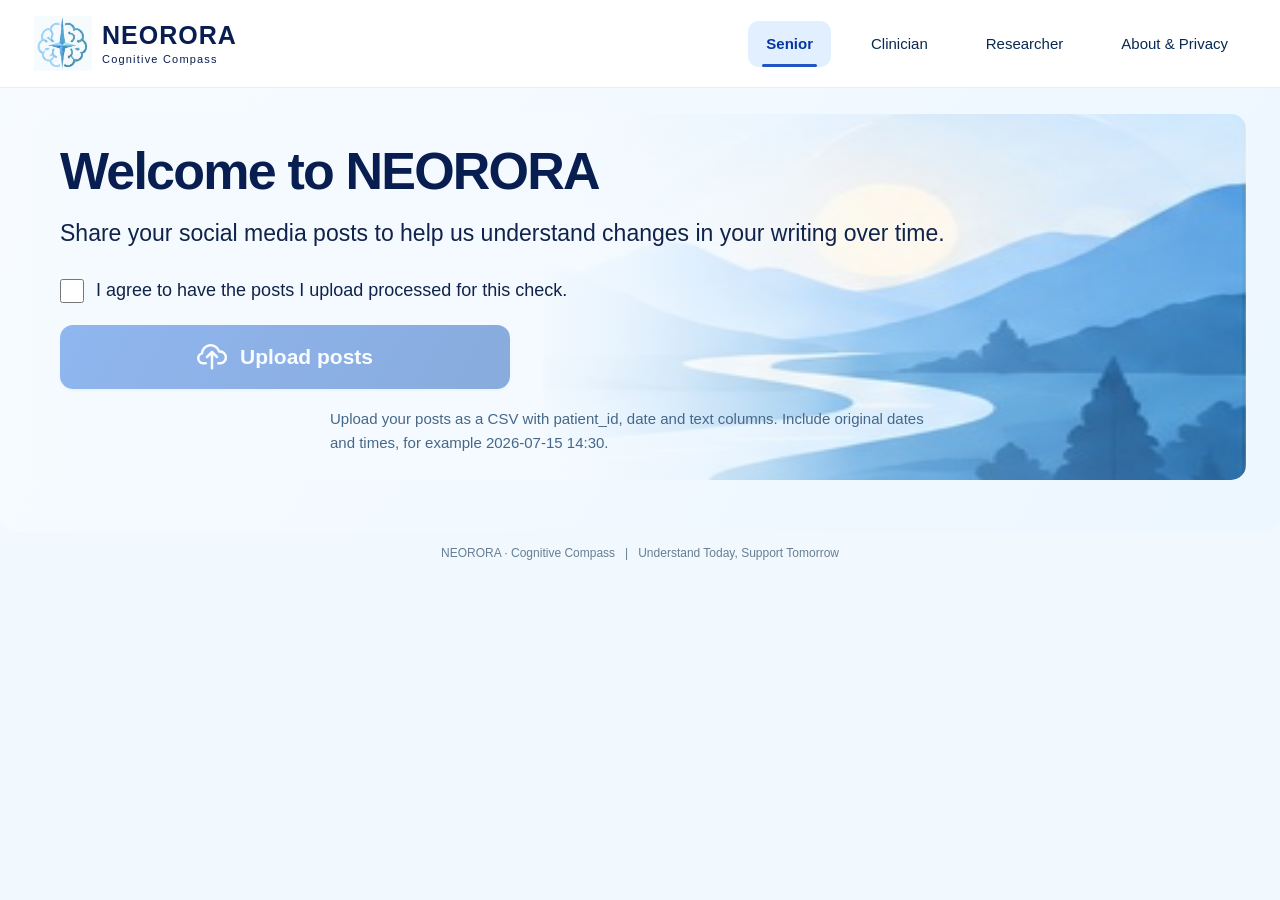
==== phase3_app/component/index.html @ 604cb985 "Add NEORORA interface and model integration" ====
<!DOCTYPE html>
<html lang="en"><head><meta charset="UTF-8"><meta name="viewport" content="width=device-width, initial-scale=1.0"><title>NEORORA · Cognitive Compass</title><style>/* Edit the colours here. No React, no build step, no external fonts. */
:root{--navy:#081e51;--blue:#1460d5;--blue-dark:#1556b1;--pale:#e9f3ff;--border:#e2ecf6;--ink:#10234a;--green:#70cdbf;--yellow:#ffd363;--red:#ff585c;--landscape:none}
*{box-sizing:border-box}html{min-height:100%;background:#e6f1f8}body{margin:0;font-family:Arial,Helvetica,sans-serif;color:var(--ink);background:radial-gradient(ellipse at 50% 0%,#f7fcff 0%,#e9f3fa 75%);padding:18px;min-height:100vh}button,input,select{font:inherit}button,a,select,input{touch-action:manipulation}button{cursor:pointer}button:disabled{cursor:not-allowed;opacity:.48}button:focus-visible,a:focus-visible,select:focus-visible,input:focus-visible,summary:focus-visible{outline:3px solid #0d60cf;outline-offset:4px}button,a{-webkit-tap-highlight-color:transparent}a{color:var(--blue)}[hidden]{display:none!important}
.app-window{max-width:1180px;margin:0 auto;border:1px solid #cbdce8;border-radius:18px;overflow:hidden;box-shadow:0 5px 20px #315c7c16;background:linear-gradient(120deg,#f7fbff,#edf7ff)}
.windowbar{height:29px;background:linear-gradient(#e9eff3,#e4ebf0);display:flex;align-items:center;gap:8px;padding:0 19px;border-bottom:1px solid #dce5ed}.windowbar span{width:12px;height:12px;border-radius:100%;background:#ff6059}.windowbar span:nth-child(2){background:#ffc13d}.windowbar span:nth-child(3){background:#34ba57}
.topbar{display:flex;align-items:center;justify-content:space-between;min-height:88px;background:#ffffffdd;padding:12px 34px;gap:26px}.brand{display:flex;align-items:center;gap:10px;flex-shrink:0;text-decoration:none;color:var(--navy)}.brand img{width:58px;height:60px;object-fit:contain}.brand-word{font-size:25px;font-weight:700;letter-spacing:1px;line-height:1.1}.brand-sub{font-size:11px;letter-spacing:1.2px;white-space:nowrap;margin-top:3px}.navigation{display:flex;align-items:center;gap:22px}.nav-button{border:0;background:transparent;border-radius:11px;color:#072952;padding:14px 18px;font-size:15px;position:relative;white-space:nowrap;min-height:46px}.nav-button.active{background:#e2efff;font-weight:700;color:#0636a1}.nav-button.active:after{content:"";height:3px;position:absolute;bottom:0;left:14px;right:14px;background:#2254c8;border-radius:3px}
.page{padding:26px 34px 32px}.panel{background:#ffffffdd;border:1px solid var(--border);border-radius:15px;box-shadow:0 2px 9px #234c7210}.panel h2{font-size:20px;margin:0 0 18px;letter-spacing:-.4px}h1{color:var(--navy);font-size:clamp(36px,4.3vw,52px);line-height:1.12;letter-spacing:-1.8px;margin:0 0 16px;font-weight:750}p{line-height:1.5;margin:0}.icon{width:24px;height:24px;display:inline-block;fill:none;stroke:currentColor;stroke-width:2;stroke-linecap:round;stroke-linejoin:round;flex:none}.icon.fill{fill:currentColor;stroke:0}.primary{border:0;border-radius:13px;background:linear-gradient(120deg,#246ee0,#1557b8);color:white;font-size:21px;font-weight:600;min-height:64px;padding:16px 26px;display:inline-flex;align-items:center;justify-content:center;gap:13px;box-shadow:0 2px 3px #0b52ab12}.primary:hover:not(:disabled){filter:brightness(1.07)}.primary .icon{width:30px;height:30px}.soft-button{border:1px solid #cbdff5;background:#edf5ff;color:#174576;border-radius:9px;min-height:40px;padding:10px 14px;cursor:pointer}.helper{color:#5b7294;font-size:13px;line-height:1.5}.pill{background:#deedff;color:#073b87;display:inline-flex;align-items:center;gap:12px;font-weight:700;border-radius:14px;font-size:16px;padding:10px 18px}.pill .icon{width:26px;height:26px}.demo-note{margin-top:19px;font-size:12px;color:#5b7294;line-height:1.5}.footer{max-width:1180px;margin:14px auto 0;color:#677e94;font-size:12px;text-align:center}
/* Senior: same composition as the reference, with three example cards. */
.senior-hero{position:relative;background-color:#f2f9ff;border-radius:15px;overflow:hidden;padding:28px 26px 25px;min-height:330px;background-image:linear-gradient(90deg,#f5faff 0%,#f5faffee 24%,#f5faff6b 48%,#f5faff00 70%),var(--landscape);background-size:cover;background-position:center,right center}.senior-hero h1{position:relative;z-index:1;max-width:920px}.senior-sub{font-size:23px;position:relative;z-index:1;margin-bottom:28px}.consent{display:flex;align-items:center;gap:12px;font-size:18px;position:relative;z-index:1;margin-bottom:22px;max-width:650px;cursor:pointer}.consent input{height:24px;width:24px;accent-color:#1263dc;margin:0;flex-shrink:0}.upload-primary{min-width:450px;position:relative;z-index:1}.result-examples{display:grid;grid-template-columns:repeat(3,1fr);gap:16px;margin-top:26px}.example-card{padding:20px 24px 26px;min-height:180px}.example-label{font-size:14px;color:#34649b;margin-bottom:25px}.example-body{display:flex;align-items:center;gap:17px;font-size:18px;line-height:1.45}.status-dot{width:42px;height:42px;border-radius:50%;background:var(--green);flex:none;box-shadow:inset 0 0 7px #ffffff30}.status-dot.yellow{background:var(--yellow)}.status-dot.red{background:var(--red)}
.practice-controls{margin-top:24px;border:1px solid #dae8f6;border-radius:12px;background:#ffffff95;padding:13px 18px}.practice-controls summary{cursor:pointer;color:#2e5c8b;font-size:14px;min-height:24px}.control-row{display:flex;gap:16px;align-items:end;flex-wrap:wrap;margin-top:17px}.control-row label{display:flex;flex-direction:column;gap:8px;font-size:14px;flex:1;min-width:150px}select{height:45px;border:1px solid #cfdded;border-radius:10px;padding:0 34px 0 14px;color:var(--ink);background:#fff;min-width:180px}.result-message{margin-top:18px;border-radius:13px;padding:20px;font-size:21px;display:flex;align-items:center;gap:15px;border:1px solid #c7e9dd;background:#edf9f4}.result-message.moderate{background:#fff8df;border-color:#efd477}.result-message.high{background:#fff0f0;border-color:#fac4c4}.upload-feedback{margin-top:18px}.upload-feedback .panel{padding:20px}.message-box{padding:13px 16px;border-radius:10px;background:#e6f1ff;color:#174b84;margin-bottom:12px;font-size:15px}.message-box.error{color:#9f233b;background:#fff0f1}.post-preview{width:100%;border-collapse:collapse;font-size:14px}.post-preview th,.post-preview td{padding:10px;border:1px solid var(--border);text-align:left;vertical-align:top}.post-preview th{background:#e8f3ff}
/* Clinician: risk and chart above reasons, alert and report. */
.clinician-toolbar{display:flex;justify-content:space-between;align-items:center;gap:20px;margin-bottom:19px}.patient-picker{display:flex;align-items:center;gap:14px;font-size:15px}.patient-picker select{min-width:230px}.clinical-grid{display:grid;grid-template-columns:.82fr 1.28fr;gap:20px}.risk-panel{padding:22px}.risk-box{padding:22px 24px;border-radius:14px;background:linear-gradient(120deg,#ffecec,#fff2f2);margin-top:20px;min-height:180px;display:flex;flex-direction:column;justify-content:center}.risk-name{display:flex;align-items:center;gap:18px;color:#ac1335;font-size:51px;font-weight:700;letter-spacing:-1px}.risk-name .status-dot{width:55px;height:55px}.risk-score{font-size:23px;margin-top:13px;color:#271d37}.risk-score strong{font-size:29px;color:#101a42}.risk-box.low{background:#eaf8f1}.risk-box.low .risk-name{color:#176f51}.risk-box.low .status-dot{background:var(--green)}.risk-box.moderate{background:#fff7db}.risk-box.moderate .risk-name{color:#886400}.risk-box.moderate .status-dot{background:var(--yellow)}.chart-panel{padding:20px 22px 10px}.chart-panel h2{margin-bottom:5px}.trend-chart{display:block;width:100%;height:auto;min-height:220px;max-height:290px}.clinical-bottom{display:grid;grid-template-columns:.82fr 1.28fr;gap:20px;margin-top:20px}.reasons-panel{padding:22px}.reasons-panel h2{margin-bottom:18px}.reason-list{list-style:none;margin:0;padding:0;display:grid;gap:10px;font-size:18px}.reason-list li{display:flex;align-items:center;gap:13px}.reason-number{background:#e0efff;border-radius:50%;color:#174882;width:28px;height:28px;display:inline-flex;align-items:center;justify-content:center;flex:none}.clinical-actions{display:flex;flex-direction:column;gap:10px;padding:8px;background:white;border-radius:15px;border:1px solid var(--border);align-self:stretch;justify-content:center}.alert-banner{display:flex;align-items:center;gap:15px;background:linear-gradient(90deg,#ffe7e9,#fff0f2);color:#ab1233;border-radius:12px;font-size:21px;font-weight:700;padding:18px 22px;min-height:78px}.alert-banner .icon{width:37px;height:37px}.alert-banner.low{background:#e9f8f0;color:#176c4b}.alert-banner.moderate{background:#fff6d7;color:#826000}.clinical-actions .primary{width:100%;font-size:21px}
/* Researcher */
.research-top{margin-bottom:18px}.metric-grid{display:grid;grid-template-columns:repeat(4,1fr);gap:13px;margin-bottom:18px}.metric{padding:14px 24px 15px;min-height:90px}.metric-label{font-size:16px;color:#214c7e}.metric-value{font-size:28px;font-weight:700;color:#06225b;margin-top:4px}.research-panels{display:grid;grid-template-columns:1fr 1fr;gap:18px}.matrix-panel,.importance-panel{padding:18px 22px}.matrix-panel h2,.importance-panel h2{font-size:17px;margin-bottom:18px}.matrix{border-collapse:collapse;width:100%;font-size:15px;table-layout:fixed}.matrix th{font-size:12px;font-weight:400;text-align:center;line-height:1.4;padding:8px 5px}.matrix td{height:44px;text-align:center;border:1px solid #dce8f4;background:#e1efff}.matrix td.dark{background:#2a68bf;color:#fff}.importance-list{display:grid;gap:15px;margin-top:27px}.importance-row{display:grid;grid-template-columns:110px 1fr 35px;align-items:center;gap:12px;font-size:14px}.bar-track{height:24px}.bar{height:100%;border-radius:3px;background:linear-gradient(90deg,#3185ef,#6baeff)}.importance-row:nth-child(2) .bar{background:linear-gradient(90deg,#62a4ee,#8dbef2)}.importance-row:nth-child(3) .bar{background:#add3f7}.research-table-panel{padding:18px 22px;margin-top:18px;overflow-x:auto}.research-table-panel h2{font-size:17px;margin-bottom:12px}.results-table{border-collapse:collapse;width:100%;font-size:14px;min-width:560px}.results-table th,.results-table td{padding:11px 13px;border:1px solid #d9e7f5;text-align:left}.results-table th{background:#e7f1fc;font-size:13px;font-weight:500}.results-table tbody tr:nth-child(even){background:#f6faff}.sparkline{width:150px;height:24px;display:block}
/* About */
.about-hero{position:relative;min-height:228px;padding:18px 0 20px;background-image:linear-gradient(90deg,#f3faff 0%,#f3faffee 40%,#f3faff22 75%),var(--landscape);background-size:cover;background-position:center,right center;border-radius:12px}.about-hero h1{margin:0 0 14px}.about-hero p{font-size:21px;max-width:920px;position:relative}.screening-banner{position:relative;display:inline-block;margin-top:22px;background:#dfeeffb8;border-radius:13px;padding:18px 28px;color:#06358c;font-size:26px;font-weight:700}.privacy-panel{padding:28px 35px 32px;position:relative;margin-top:16px}.privacy-title{display:flex;align-items:center;gap:20px;font-size:24px;font-weight:700;color:#073572;margin-bottom:26px}.privacy-title .icon{color:#3e96ed;width:34px;height:38px}.privacy-list{list-style:none;margin:0;padding:0;display:grid;gap:24px}.privacy-list li{display:flex;gap:24px;align-items:center;font-size:18px}.privacy-list .icon{color:#3d94ed;width:31px;height:31px}.brand-assets{margin-top:20px}.brand-assets .brand-preview{display:flex;align-items:center;justify-content:center;gap:30px;flex-wrap:wrap;padding:20px}.brand-assets img{width:260px;max-width:100%;height:auto;border-radius:10px}.asset-links{display:flex;flex-direction:column;gap:12px}.asset-links button{width:100%}.about-footnote{margin-top:17px;font-size:13px;color:#5b7294;line-height:1.6}
@media(min-width:1500px){body{padding-top:34px}.app-window{max-width:1250px}.page{padding:30px 40px 36px}}
@media(max-width:900px){body{padding:10px}.topbar{padding:14px 22px;gap:12px;flex-wrap:wrap}.navigation{gap:8px;justify-content:space-between;flex:1}.nav-button{padding:12px 10px;font-size:14px}.brand-word{font-size:22px}.brand img{width:48px;height:50px}.brand-sub{font-size:9px}.page{padding:22px}.senior-hero{padding:22px;min-height:290px}.senior-sub{font-size:19px}.upload-primary{min-width:360px}.example-card{padding:18px 16px;min-height:166px}.example-body{font-size:16px;gap:12px}.status-dot{width:35px;height:35px}.risk-name{font-size:40px}.risk-name .status-dot{width:42px;height:42px}.risk-score{font-size:18px}.risk-score strong{font-size:23px}.risk-box{padding:20px 17px}.clinical-grid,.clinical-bottom{gap:14px}.risk-panel,.reasons-panel{padding:18px}.alert-banner{font-size:18px;padding:14px}.clinical-actions .primary{font-size:18px}.reason-list{font-size:16px}.pill{font-size:14px;padding:10px 13px}.importance-row{grid-template-columns:90px 1fr 26px;gap:7px;font-size:12px}}
@media(max-width:650px){body{padding:8px}.app-window{border-radius:14px}.windowbar{height:24px;padding-left:14px}.windowbar span{height:10px;width:10px}.topbar{padding:15px 15px 12px;display:block}.brand{margin-bottom:15px}.brand img{width:46px;height:49px}.brand-word{font-size:23px}.navigation{gap:3px;display:flex;width:100%}.nav-button{font-size:12px;padding:11px 7px;flex:1}.nav-button:last-child{flex:1.35}.page{padding:18px 15px 22px}h1{font-size:34px;letter-spacing:-1px}.senior-hero{padding:20px 15px;min-height:340px;background-position:65% center;background-image:linear-gradient(90deg,#f5fafff8,#f5faff99),var(--landscape)}.senior-sub{font-size:18px;margin-bottom:25px}.consent{font-size:16px;align-items:flex-start;line-height:1.5}.consent input{margin-top:2px}.upload-primary{width:100%;min-width:0;font-size:19px}.result-examples{grid-template-columns:1fr;gap:12px;margin-top:17px}.example-card{min-height:115px;padding:17px 20px}.example-label{margin-bottom:14px}.example-body{font-size:17px}.status-dot{height:36px;width:36px}.clinician-toolbar{align-items:stretch;flex-direction:column;gap:13px}.patient-picker{justify-content:space-between}.patient-picker select{min-width:0;flex:1;max-width:240px}.clinical-grid,.clinical-bottom{grid-template-columns:1fr;gap:14px}.risk-box{min-height:140px;margin-top:10px}.risk-name{font-size:43px}.chart-panel{padding:18px 15px}.risk-panel h2{margin-bottom:0}.trend-chart{min-height:190px}.clinical-bottom{margin-top:14px}.clinical-actions .primary{font-size:19px}.alert-banner{font-size:18px}.metric-grid{grid-template-columns:repeat(2,1fr);gap:10px}.metric{padding:13px 17px;min-height:83px}.metric-label{font-size:14px}.metric-value{font-size:27px}.research-panels{grid-template-columns:1fr;gap:14px}.matrix-panel,.importance-panel{padding:18px}.research-top .pill{font-size:12px;gap:8px}.research-table-panel{padding:16px}.about-hero{padding:10px 0 18px;min-height:270px;background-position:65% center;background-image:linear-gradient(90deg,#f3faffed,#f3faff70),var(--landscape)}.about-hero p{font-size:18px}.screening-banner{font-size:21px;padding:17px 18px}.privacy-panel{padding:22px 18px}.privacy-title{font-size:22px;gap:14px}.privacy-list{gap:22px}.privacy-list li{font-size:16px;align-items:flex-start;gap:16px}.privacy-list .icon{width:26px;height:28px}.control-row{display:grid;grid-template-columns:1fr}.control-row label{min-width:0}.brand-assets img{width:240px}.demo-note{font-size:11px}}

/* Revision: four pages flush with the top, plus real dataset connection. */
body{padding:0;background:#f1f8fe}.app-window{max-width:1280px;border:0;border-radius:0 0 16px 16px;box-shadow:none}.windowbar{display:none}.topbar{position:sticky;top:0;z-index:10;background:#fff;border-bottom:1px solid #e6eff8}.data-connection{padding:22px;margin-bottom:22px}.data-connection h2{margin-bottom:10px}.connection-grid{display:grid;grid-template-columns:1fr 1fr;gap:18px;margin:20px 0 14px}.connection-grid label{display:flex;flex-direction:column;gap:10px;font-size:16px;font-weight:600}.connection-grid input{font-size:14px;max-width:100%;padding:13px;border:1px solid #d7e6f5;background:#f4f9ff;border-radius:10px;min-width:0}.connection-status{margin:15px 0;padding:13px;background:#e6f1ff;border-radius:10px;font-size:14px;line-height:1.5}.connection-actions{display:flex;flex-wrap:wrap;gap:12px;margin-top:16px}#dataset-preview{overflow-x:auto}.dataset-info{font-size:14px;margin-bottom:10px;color:#315b86}#senior-result{margin-top:20px}.footer{padding:0 12px 12px}@media(min-width:1500px){body{padding:0}}@media(max-width:650px){body{padding:0}.app-window{border-radius:0}.connection-grid{grid-template-columns:1fr}.data-connection{padding:18px}.topbar{padding-top:14px}}

.phase1-panel{padding:24px;margin:20px 0}.phase1-panel h2{margin-bottom:12px}.phase1-cards{display:grid;grid-template-columns:repeat(3,1fr);gap:14px;margin-top:18px}.phase1-cards .metric{min-height:95px;background:#f4f9ff;border-radius:12px}.phase1-cards .metric-value{font-size:26px}.phase1-figures{display:grid;grid-template-columns:1fr 1fr;gap:18px;padding-top:16px}.phase1-figures img{width:100%;height:auto;border:1px solid #e2ecf6;border-radius:12px}.phase1-target{margin-top:16px;padding:13px;background:#fff7df;color:#715718;border-radius:10px;font-size:14px}.phase1-meta{margin:18px 0;color:#476886;font-size:14px;line-height:1.6}.phase1-table{margin:16px 0;overflow-x:auto}.phase1-empty{margin:18px 0;padding:17px;border:1px dashed #bcd5ed;border-radius:12px;color:#527495}.research-top{margin-top:22px}.pending-box{color:#526e8a!important;background:#eaf2fa!important}.pending-box .risk-name{font-size:28px!important;color:#526e8a!important}.pending-box .status-dot{background:#97adc3!important}.phase1-note{margin-top:12px;font-size:13px;color:#627c94;line-height:1.6}@media(max-width:650px){.phase1-panel{padding:18px}.phase1-cards{grid-template-columns:repeat(2,1fr)}.phase1-figures{grid-template-columns:1fr}}

/* Patient-centred review and upload receipt */
[hidden]{display:none!important}.review-heading{margin:0 0 25px}.review-heading h1{font-size:30px;margin:0 0 8px}.review-heading p,.upload-help{color:#466788;line-height:1.6}.upload-help{font-size:15px;max-width:620px;margin:18px auto 0}.upload-receipt{padding:28px;margin:24px 0}.example-details{margin:30px 0}.example-details>summary,.measurement-details>summary{cursor:pointer;font-size:18px;font-weight:600;padding:15px 0;color:#163c68}.patient-summary{display:grid;grid-template-columns:repeat(4,1fr);gap:20px;background:#edf5fd;border-radius:14px;padding:22px;margin:20px 0 12px}.patient-summary h3{font-size:24px;margin:4px 0}.patient-summary strong{display:block;font-size:21px;margin-top:7px}.eyebrow{font-size:14px;color:#47698a}.review-section{padding:24px 0;border-top:1px solid #e0eaf3;margin-top:24px}.change-grid{display:grid;grid-template-columns:repeat(2,1fr);gap:14px;margin-top:18px}.change-card{background:#f1f7fc;border:1px solid #dfebf6;border-radius:12px;padding:20px}.change-card strong{display:block;font-size:22px;margin:10px 0;color:#173d68}.change-card small{color:#516b84;line-height:1.5}.assessment-status{background:#f2f6fa;border-left:4px solid #89a6c1;border-radius:8px;padding:18px 22px;margin:20px 0}.assessment-status h3{margin:0 0 8px;font-size:18px}.assessment-status p{margin:0;line-height:1.6;color:#466078}.measurement-details{margin-top:22px}.phase1-panel{padding:28px!important}@media(max-width:700px){.patient-summary,.change-grid{grid-template-columns:1fr 1fr}.patient-summary{padding:16px}.phase1-panel{padding:18px!important}}@media(max-width:430px){.change-grid{grid-template-columns:1fr}}

.about-logo{max-width:250px;width:60%;height:auto;mix-blend-mode:multiply}

.evaluation-image{width:100%;max-width:1050px;height:auto;display:block;margin:18px auto}.phase1-panel+.phase1-panel{margin-top:24px}.medium{background:#fff7df;color:#755000}.score-meter{height:16px;border-radius:8px;background:#e1eaf3;overflow:hidden;margin:16px 0}.score-meter>span{display:block;height:100%;background:#347bd5}

.senior-assessment{padding:28px;margin:24px 0}.senior-assessment h2{margin-bottom:20px}.senior-assessment .helper{margin-top:18px}

.privacy-statement{font-size:18px;line-height:1.8;color:#294d70;margin:24px 0 28px;max-width:950px}
</style></head>
<body>
<div class="app-window">
 <div class="windowbar" aria-hidden="true"><span></span><span></span><span></span></div>
 <header class="topbar">
  <a href="#senior" class="brand" aria-label="NEORORA home"><img id="brand-mark" alt="NEORORA brain and compass logo"><div><div class="brand-word">NEORORA</div><div class="brand-sub">Cognitive Compass</div></div></a>
  <nav class="navigation" aria-label="Main navigation">
   <button class="nav-button active" data-page="senior" aria-current="page">Senior</button>
   <button class="nav-button" data-page="clinician">Clinician</button>
   <button class="nav-button" data-page="researcher">Researcher</button>
   <button class="nav-button" data-page="about">About &amp; Privacy</button>
  </nav>
 </header>
 <main>
  <section class="page" id="page-senior" aria-label="Senior page">
   <div class="senior-hero">
    <h1>Welcome to NEORORA</h1>
    <p class="senior-sub">Share your social media posts to help us understand changes in your writing over time.</p>
    <label class="consent"><input type="checkbox" id="consent"><span>I agree to have the posts I upload processed for this check.</span></label>
    <button class="primary upload-primary" id="upload-button" disabled><span data-icon="upload"></span>Upload posts</button>
    <input type="file" id="posts-file" accept=".csv,text/csv" hidden aria-label="Choose posts CSV file">
    <p class="upload-help">Upload your posts as a CSV with patient_id, date and text columns. Include original dates and times, for example 2026-07-15 14:30.</p>
   </div>
   <article id="upload-receipt" class="panel upload-receipt" hidden aria-live="polite"></article>
   <div id="upload-feedback" class="upload-feedback" aria-live="polite"></div>
   <div id="senior-result" aria-live="polite"></div>
  </section>
  <section class="page" id="page-clinician" aria-label="Clinician page" hidden>
   <div class="review-heading"><h1>Patient review</h1><p>Review one patient’s writing history and changes over time.</p></div>
   <div class="clinician-toolbar"><div class="pill"><span data-icon="flask"></span><span id="results-source">Patient records</span></div><label class="patient-picker">Patient:<select id="patient-select"><option value="">Select a patient</option></select></label></div>

   <div id="assessment-section" hidden><div class="clinical-grid">
    <article class="panel risk-panel"><h2>Screening assessment</h2><div class="risk-box" id="risk-box"><div class="risk-name"><span class="status-dot red" aria-hidden="true"></span><span id="risk-level">Unavailable</span></div><div class="risk-score"><span id="score-label">Model score:</span> <strong id="risk-score">—</strong></div></div></article>
    <article class="panel chart-panel"><h2 id="trend-title">Assessment summary</h2><div id="trend-chart"></div></article>
   </div>
   <div class="clinical-bottom">
    <article class="panel reasons-panel"><h2>Assessment explanation</h2><ol class="reason-list" id="reasons"></ol></article>
    <div class="clinical-actions"><div class="alert-banner" id="alert-banner" role="status"><span data-icon="alert"></span><span id="alert-text">Review screening result</span></div><button class="primary" id="download-pdf" hidden><span data-icon="download"></span>Download PDF report</button></div>
   </div>
   </div>
   <article class="panel phase1-panel" id="phase1-clinical"><h2>Patient summary</h2><div id="phase1-patient-details"></div></article>
   <p class="demo-note"><span id="clinical-note">Screening support, not a diagnosis.</span></p>
  </section>
  <section class="page" id="page-researcher" aria-label="Researcher page" hidden>
   <div class="review-heading"><h1>Research overview</h1><p>Final model evaluation across 42 held-out patients.</p></div>
   <div class="metric-grid" id="metric-grid"></div>
   <article class="panel phase1-panel"><h2>Test performance</h2><p class="helper">Linear SVM · 15 selected features · Classification threshold 0.67. Target: Normal versus MCI/Dementia.</p><img class="evaluation-image" id="test-evaluation" alt="Final test confusion matrix and ROC curve"><p class="helper">19 true positives, 11 false negatives, 7 true negatives and 5 false positives.</p></article>
   <article class="panel phase1-panel"><h2>Features used by the model</h2><img class="evaluation-image" id="feature-evaluation" alt="Permutation importance of the final model’s features"><p class="helper">Permutation importance was measured on the training patients. It describes the model overall, not one patient's explanation.</p></article>
   <article class="panel phase1-panel"><h2>Available patient assessments</h2><p id="table-source" class="helper"></p><table class="results-table"><thead><tr><th>Patient</th><th>Predicted class</th><th>Model score / band</th><th>Record</th></tr></thead><tbody id="prediction-table"></tbody></table></article>
   <p class="demo-note">Results are based on 42 held-out patients. The small test set limits confidence in these estimates. Score bands do not describe disease severity.</p>
  </section>
  <section class="page" id="page-about" aria-label="About and Privacy page" hidden>
   <div class="about-hero"><img id="full-logo" class="about-logo" alt="NEORORA logo"><h1>About &amp; Privacy</h1><p>NEORORA helps reviewers notice changes in posts over time.</p><div class="screening-banner">Screening tool, not a diagnosis.</div></div>
   <article class="panel privacy-panel"><div class="privacy-title"><span data-icon="shield"></span>Protecting patient identity</div><p class="privacy-statement">Before analysis, personal names in the research dataset were removed and replaced with coded patient IDs on a local machine. Identifiable data was not uploaded to Google Drive or other cloud storage during this preparation, helping protect patient privacy.</p><ul class="privacy-list"><li><span data-icon="people"></span><span>Use only posts you have permission to share.</span></li><li><span data-icon="person"></span><span>Patient records use coded identifiers instead of names.</span></li><li><span data-icon="document"></span><span>Automated masking may miss identifying information. Review files before sharing.</span></li></ul></article>
   <p class="about-footnote">Uploads are processed in the current session and are not saved to a database. Account-based access controls are not available in this prototype. Results support review by a clinician and do not provide a diagnosis.</p>
  </section>
 </main>
</div><footer class="footer">NEORORA · Cognitive Compass &nbsp; | &nbsp; Understand Today, Support Tomorrow</footer>
<script id="app-data" type="application/json">{"results": [{"patient_id": "P002", "date": "", "risk_score": 74.7, "risk_level": "High", "predicted_label": 1, "reason_1": "shorter posting history", "reason_2": "less shared content", "reason_3": "fewer repeated phrases"}, {"patient_id": "P009", "date": "", "risk_score": 68.4, "risk_level": "High", "predicted_label": 1, "reason_1": "less varied vocabulary", "reason_2": "pronoun use increasing over time", "reason_3": "more pronouns"}, {"patient_id": "P014", "date": "", "risk_score": 50.0, "risk_level": "Medium", "predicted_label": 0, "reason_1": "longer words", "reason_2": "vague words decreasing over time", "reason_3": "less varied vocabulary"}, {"patient_id": "P019", "date": "", "risk_score": 58.2, "risk_level": "Medium", "predicted_label": 0, "reason_1": "repetition increasing over time", "reason_2": "less shared content", "reason_3": "more pronouns"}, {"patient_id": "P023", "date": "", "risk_score": 53.0, "risk_level": "Medium", "predicted_label": 0, "reason_1": "less varied vocabulary", "reason_2": "fewer repeated phrases", "reason_3": "more pronouns"}, {"patient_id": "P027", "date": "", "risk_score": 78.1, "risk_level": "High", "predicted_label": 1, "reason_1": "shorter posting history", "reason_2": "more posting at night", "reason_3": "fewer repeated phrases"}, {"patient_id": "P028", "date": "", "risk_score": 77.1, "risk_level": "High", "predicted_label": 1, "reason_1": "more posting at night", "reason_2": "pronoun use increasing over time", "reason_3": "shorter posting history"}, {"patient_id": "P030", "date": "", "risk_score": 80.2, "risk_level": "High", "predicted_label": 1, "reason_1": "less varied vocabulary", "reason_2": "less varied vocabulary", "reason_3": "less shared content"}, {"patient_id": "P036", "date": "", "risk_score": 65.4, "risk_level": "Medium", "predicted_label": 0, "reason_1": "fewer repeated phrases", "reason_2": "pronoun use increasing over time", "reason_3": "repetition increasing over time"}, {"patient_id": "P038", "date": "", "risk_score": 18.9, "risk_level": "Low", "predicted_label": 0, "reason_1": "less varied vocabulary", "reason_2": "less varied vocabulary", "reason_3": "repetition increasing over time"}, {"patient_id": "P046", "date": "", "risk_score": 60.4, "risk_level": "Medium", "predicted_label": 0, "reason_1": "more posting at night", "reason_2": "less varied vocabulary", "reason_3": "less varied vocabulary"}, {"patient_id": "P048", "date": "", "risk_score": 35.3, "risk_level": "Low", "predicted_label": 0, "reason_1": "less varied vocabulary", "reason_2": "less varied vocabulary", "reason_3": "fewer repeated phrases"}, {"patient_id": "P049", "date": "", "risk_score": 42.7, "risk_level": "Low", "predicted_label": 0, "reason_1": "less varied vocabulary", "reason_2": "less varied vocabulary", "reason_3": "longer, run-on sentences"}, {"patient_id": "P054", "date": "", "risk_score": 36.7, "risk_level": "Low", "predicted_label": 0, "reason_1": "vague words decreasing over time", "reason_2": "fewer posts", "reason_3": "fewer own posts"}, {"patient_id": "P062", "date": "", "risk_score": 76.0, "risk_level": "High", "predicted_label": 1, "reason_1": "less varied vocabulary", "reason_2": "less varied vocabulary", "reason_3": "fewer repeated phrases"}, {"patient_id": "P068", "date": "", "risk_score": 78.8, "risk_level": "High", "predicted_label": 1, "reason_1": "shorter posting history", "reason_2": "less varied vocabulary", "reason_3": "fewer posts"}, {"patient_id": "P069", "date": "", "risk_score": 62.4, "risk_level": "Medium", "predicted_label": 0, "reason_1": "shorter posting history", "reason_2": "fewer posts", "reason_3": "more posting at night"}, {"patient_id": "P070", "date": "", "risk_score": 88.1, "risk_level": "High", "predicted_label": 1, "reason_1": "longer, run-on sentences", "reason_2": "less varied vocabulary", "reason_3": "fewer repeated phrases"}, {"patient_id": "P073", "date": "", "risk_score": 67.5, "risk_level": "High", "predicted_label": 1, "reason_1": "less varied vocabulary", "reason_2": "repetition increasing over time", "reason_3": "shorter posting history"}, {"patient_id": "P078", "date": "", "risk_score": 73.7, "risk_level": "High", "predicted_label": 1, "reason_1": "fewer repeated phrases", "reason_2": "more posting at night", "reason_3": "less shared content"}, {"patient_id": "P080", "date": "", "risk_score": 57.0, "risk_level": "Medium", "predicted_label": 0, "reason_1": "fewer repeated phrases", "reason_2": "more posting at night", "reason_3": "repetition increasing over time"}, {"patient_id": "P086", "date": "", "risk_score": 80.3, "risk_level": "High", "predicted_label": 1, "reason_1": "shorter posting history", "reason_2": "fewer repeated phrases", "reason_3": "more posting at night"}, {"patient_id": "P087", "date": "", "risk_score": 83.1, "risk_level": "High", "predicted_label": 1, "reason_1": "less varied vocabulary", "reason_2": "less varied vocabulary", "reason_3": "fewer repeated phrases"}, {"patient_id": "P093", "date": "", "risk_score": 79.8, "risk_level": "High", "predicted_label": 1, "reason_1": "longer, run-on sentences", "reason_2": "fewer repeated phrases", "reason_3": "more posting at night"}, {"patient_id": "P113", "date": "", "risk_score": 78.1, "risk_level": "High", "predicted_label": 1, "reason_1": "less varied vocabulary", "reason_2": "less varied vocabulary", "reason_3": "shorter posting history"}, {"patient_id": "P123", "date": "", "risk_score": 67.2, "risk_level": "High", "predicted_label": 1, "reason_1": "longer, run-on sentences", "reason_2": "less shared content", "reason_3": "longer words"}, {"patient_id": "P127", "date": "", "risk_score": 77.6, "risk_level": "High", "predicted_label": 1, "reason_1": "more posting at night", "reason_2": "fewer repeated phrases", "reason_3": "shorter posting history"}, {"patient_id": "P128", "date": "", "risk_score": 21.9, "risk_level": "Low", "predicted_label": 0, "reason_1": "less varied vocabulary", "reason_2": "less varied vocabulary", "reason_3": "less shared content"}, {"patient_id": "P139", "date": "", "risk_score": 65.0, "risk_level": "Medium", "predicted_label": 0, "reason_1": "fewer repeated phrases", "reason_2": "more posting at night", "reason_3": "pronoun use increasing over time"}, {"patient_id": "P154", "date": "", "risk_score": 65.8, "risk_level": "Medium", "predicted_label": 0, "reason_1": "shorter posting history", "reason_2": "less varied vocabulary", "reason_3": "less varied vocabulary"}, {"patient_id": "P155", "date": "", "risk_score": 53.9, "risk_level": "Medium", "predicted_label": 0, "reason_1": "fewer repeated phrases", "reason_2": "vague words decreasing over time", "reason_3": "pronoun use increasing over time"}, {"patient_id": "P156", "date": "", "risk_score": 55.0, "risk_level": "Medium", "predicted_label": 0, "reason_1": "longer words", "reason_2": "fewer repeated phrases", "reason_3": "longer, run-on sentences"}, {"patient_id": "P166", "date": "", "risk_score": 64.9, "risk_level": "Medium", "predicted_label": 0, "reason_1": "fewer repeated phrases", "reason_2": "more posting at night", "reason_3": "less shared content"}, {"patient_id": "P170", "date": "", "risk_score": 83.6, "risk_level": "High", "predicted_label": 1, "reason_1": "fewer repeated phrases", "reason_2": "less shared content", "reason_3": "less varied vocabulary"}, {"patient_id": "P174", "date": "", "risk_score": 85.4, "risk_level": "High", "predicted_label": 1, "reason_1": "fewer repeated phrases", "reason_2": "less shared content", "reason_3": "less varied vocabulary"}, {"patient_id": "P176", "date": "", "risk_score": 78.3, "risk_level": "High", "predicted_label": 1, "reason_1": "shorter posting history", "reason_2": "fewer repeated phrases", "reason_3": "fewer posts"}, {"patient_id": "P195", "date": "", "risk_score": 86.4, "risk_level": "High", "predicted_label": 1, "reason_1": "shorter posting history", "reason_2": "fewer repeated phrases", "reason_3": "pronoun use increasing over time"}, {"patient_id": "P203", "date": "", "risk_score": 78.7, "risk_level": "High", "predicted_label": 1, "reason_1": "shorter posting history", "reason_2": "fewer repeated phrases", "reason_3": "pronoun use increasing over time"}, {"patient_id": "P206", "date": "", "risk_score": 92.7, "risk_level": "High", "predicted_label": 1, "reason_1": "shorter posting history", "reason_2": "fewer repeated phrases", "reason_3": "less varied vocabulary"}, {"patient_id": "P210", "date": "", "risk_score": 81.8, "risk_level": "High", "predicted_label": 1, "reason_1": "fewer repeated phrases", "reason_2": "shorter posting history", "reason_3": "longer, run-on sentences"}, {"patient_id": "P213", "date": "", "risk_score": 92.3, "risk_level": "High", "predicted_label": 1, "reason_1": "shorter posting history", "reason_2": "fewer repeated phrases", "reason_3": "less varied vocabulary"}, {"patient_id": "P217", "date": "", "risk_score": 58.8, "risk_level": "Medium", "predicted_label": 0, "reason_1": "shorter posting history", "reason_2": "less varied vocabulary", "reason_3": "less varied vocabulary"}], "isPlaceholder": false, "activePage": "senior", "selectedId": "P002", "dataset": null, "notice": "", "connected": false, "phase1": {"patient_ids": ["P001", "P002", "P003", "P004", "P005", "P006", "P007", "P008", "P009", "P010", "P011", "P012", "P013", "P014", "P015", "P016", "P017", "P018", "P019", "P020", "P021", "P022", "P023", "P024", "P025", "P026", "P027", "P028", "P029", "P030", "P031", "P032", "P033", "P034", "P035", "P036", "P037", "P038", "P039", "P040", "P041", "P042", "P043", "P044", "P045", "P046", "P047", "P048", "P049", "P050", "P051", "P052", "P053", "P054", "P055", "P056", "P057", "P058", "P059", "P060", "P061", "P062", "P063", "P064", "P065", "P066", "P067", "P068", "P069", "P070", "P071", "P072", "P073", "P074", "P075", "P076", "P077", "P078", "P079", "P080", "P081", "P082", "P083", "P084", "P085", "P086", "P087", "P088", "P089", "P090", "P091", "P092", "P093", "P094", "P095", "P096", "P097", "P099", "P100", "P101", "P102", "P104", "P105", "P106", "P107", "P108", "P109", "P110", "P111", "P112", "P113", "P114", "P115", "P116", "P117", "P118", "P119", "P120", "P121", "P122", "P123", "P124", "P125", "P126", "P127", "P128", "P130", "P131", "P132", "P133", "P134", "P135", "P136", "P137", "P138", "P139", "P140", "P141", "P143", "P144", "P150", "P151", "P152", "P153", "P154", "P155", "P156", "P157", "P158", "P159", "P160", "P161", "P162", "P163", "P164", "P165", "P166", "P167", "P168", "P169", "P170", "P171", "P172", "P174", "P175", "P176", "P177", "P178", "P179", "P180", "P181", "P182", "P183", "P184", "P185", "P186", "P187", "P188", "P189", "P190", "P191", "P192", "P194", "P195", "P196", "P197", "P198", "P199", "P200", "P201", "P202", "P203", "P204", "P206", "P207", "P208", "P209", "P210", "P211", "P212", "P213", "P215", "P216", "P217", "P218", "P219", "P220", "P221", "P222"], "patients": [{"patient": "P001", "features": {"own_posts": 251.0, "avg_words_per_post": 31.44223107569721, "avg_word_length": 4.48903983907084, "avg_sentence_length": 10.289439374185138, "mattr": 0.8568863955119214, "hapax_ratio": 0.7129487179487181, "pronoun_ratio": 0.024455144450076, "filler_ratio": 0.0079827673593512, "repetition_rate": 0.0723727260829734, "n_posts": 351.0, "night_post_ratio": 0.1965811965811965, "emoji_per_post": 0.6068376068376068, "elongation_per_post": 0.8603988603988604, "english_share": 0.0, "copied_share": 0.282051282051282, "active_months": 61.46517739816032, "posts_per_month": 5.710550507749867, "mattr_change": -0.0196614307228766, "avg_words_per_post_change": -2.354158730158733, "avg_sentence_length_change": 0.4667757997408088, "pronoun_ratio_change": 0.003413895734797, "filler_ratio_change": -0.0007338544938975, "repetition_rate_change": 0.0105292912985716}, "metadata": {"group": "MCI", "moca": 16.0, "split": "train", "label": 1.0}, "monthly": [], "post_count": null, "change_supported": true}, {"patient": "P002", "features": {"own_posts": 456.0, "avg_words_per_post": 8.605263157894736, "avg_word_length": 4.7584623935072345, "avg_sentence_length": 4.844444444444444, "mattr": 0.8951432258064517, "hapax_ratio": 0.7761538461538462, "pronoun_ratio": 0.018348623853211, "filler_ratio": 0.0068807339449541, "repetition_rate": 0.0256632064590542, "n_posts": 482.0, "night_post_ratio": 0.1493775933609958, "emoji_per_post": 0.1867219917012448, "elongation_per_post": 0.2365145228215767, "english_share": 0.0082987551867219, "copied_share": 0.0539419087136929, "active_months": 1.6754270696452036, "posts_per_month": 287.6878431372549, "mattr_change": 0.0247231314369592, "avg_words_per_post_change": 0.9122807017543852, "avg_sentence_length_change": 0.0591700068432885, "pronoun_ratio_change": -0.0060396579194441, "filler_ratio_change": -0.0083983131473015, "repetition_rate_change": 0.0032771016776036}, "metadata": {"group": "MCI", "moca": 13.0, "split": "test", "label": 1.0}, "monthly": [], "post_count": null, "change_supported": true}, {"patient": "P003", "features": {"own_posts": 88.0, "avg_words_per_post": 28.522727272727277, "avg_word_length": 4.204015741260883, "avg_sentence_length": 8.807017543859649, "mattr": 0.8793010971149939, "hapax_ratio": 0.7140000000000001, "pronoun_ratio": 0.0354581673306772, "filler_ratio": 0.0051792828685258, "repetition_rate": 0.0578034682080924, "n_posts": 115.0, "night_post_ratio": 0.1565217391304348, "emoji_per_post": 0.5739130434782609, "elongation_per_post": 0.5478260869565217, "english_share": 0.0347826086956521, "copied_share": 0.2347826086956521, "active_months": 2.135348226018397, "posts_per_month": 53.855384615384615, "mattr_change": 0.0207029409149512, "avg_words_per_post_change": -5.545454545454547, "avg_sentence_length_change": -0.0439773404889685, "pronoun_ratio_change": -0.0018889318337252, "filler_ratio_change": 0.0018209892567402, "repetition_rate_change": 0.0050921821364432}, "metadata": {"group": "Normal", "moca": 20.0, "split": "train", "label": 0.0}, "monthly": [], "post_count": null, "change_supported": true}, {"patient": "P004", "features": {"own_posts": 290.0, "avg_words_per_post": 23.424137931034483, "avg_word_length": 4.564350179506049, "avg_sentence_length": 12.328493647912886, "mattr": 0.8686417556346383, "hapax_ratio": 0.7208955223880599, "pronoun_ratio": 0.0220815545414397, "filler_ratio": 0.0067716767260415, "repetition_rate": 0.0625864985391357, "n_posts": 354.0, "night_post_ratio": 0.2005649717514124, "emoji_per_post": 0.2344632768361582, "elongation_per_post": 0.7203389830508474, "english_share": 0.0169491525423728, "copied_share": 0.1807909604519774, "active_months": 145.56504599211564, "posts_per_month": 2.4319025050778604, "mattr_change": -0.0243131234048388, "avg_words_per_post_change": -0.5448275862068961, "avg_sentence_length_change": -2.042213983050848, "pronoun_ratio_change": 0.0016915118028701, "filler_ratio_change": -0.0045538434969689, "repetition_rate_change": 0.0442766660877074}, "metadata": {"group": "Normal", "moca": 20.0, "split": "train", "label": 0.0}, "monthly": [], "post_count": null, "change_supported": true}, {"patient": "P005", "features": {"own_posts": 213.0, "avg_words_per_post": 16.624413145539908, "avg_word_length": 4.796615520579259, "avg_sentence_length": 7.301030927835051, "mattr": 0.8788087056128294, "hapax_ratio": 0.7257142857142858, "pronoun_ratio": 0.0220276757977972, "filler_ratio": 0.002259248799774, "repetition_rate": 0.0300480769230769, "n_posts": 231.0, "night_post_ratio": 0.1125541125541125, "emoji_per_post": 0.0519480519480519, "elongation_per_post": 0.4545454545454545, "english_share": 0.0779220779220779, "copied_share": 0.0779220779220779, "active_months": 126.01839684625492, "posts_per_month": 1.833065693430657, "mattr_change": 0.0358309423324502, "avg_words_per_post_change": 2.1444189737259745, "avg_sentence_length_change": -0.5310372102620535, "pronoun_ratio_change": 0.0105578677703752, "filler_ratio_change": 0.0042260961436872, "repetition_rate_change": -0.0068467385036811}, "metadata": {"group": "Normal", "moca": 22.0, "split": "train", "label": 0.0}, "monthly": [], "post_count": null, "change_supported": true}, {"patient": "P006", "features": {"own_posts": 200.0, "avg_words_per_post": 19.175, "avg_word_length": 4.348372555167904, "avg_sentence_length": 9.986979166666666, "mattr": 0.8967142102482831, "hapax_ratio": 0.7581578947368423, "pronoun_ratio": 0.0315514993481095, "filler_ratio": 0.0065189048239895, "repetition_rate": 0.0349381017881705, "n_posts": 285.0, "night_post_ratio": 0.231578947368421, "emoji_per_post": 0.4175438596491228, "elongation_per_post": 0.4421052631578947, "english_share": 0.0140350877192982, "copied_share": 0.2982456140350877, "active_months": 2.890932982917214, "posts_per_month": 98.58409090909092, "mattr_change": 0.0268605490668344, "avg_words_per_post_change": 6.43, "avg_sentence_length_change": 3.348958333333334, "pronoun_ratio_change": -0.0006909300943291, "filler_ratio_change": 0.002580143973153, "repetition_rate_change": -0.0121917758560774}, "metadata": {"group": "Normal", "moca": 19.0, "split": "train", "label": 0.0}, "monthly": [], "post_count": null, "change_supported": true}, {"patient": "P007", "features": {"own_posts": 171.0, "avg_words_per_post": 15.12280701754386, "avg_word_length": 4.569195770580411, "avg_sentence_length": 11.292576419213974, "mattr": 0.8895151754040206, "hapax_ratio": 0.762, "pronoun_ratio": 0.0286156225831399, "filler_ratio": 0.0042536736272235, "repetition_rate": 0.0385093167701863, "n_posts": 203.0, "night_post_ratio": 0.0492610837438423, "emoji_per_post": 0.3251231527093596, "elongation_per_post": 0.5467980295566502, "english_share": 0.0246305418719211, "copied_share": 0.1576354679802955, "active_months": 5.650459921156373, "posts_per_month": 35.926279069767446, "mattr_change": -0.0283507752508644, "avg_words_per_post_change": 3.0746922024623817, "avg_sentence_length_change": 1.9357448107448096, "pronoun_ratio_change": -0.0062244028542935, "filler_ratio_change": 0.0045518139480843, "repetition_rate_change": 0.0556664447338682}, "metadata": {"group": "Normal", "moca": 20.0, "split": "train", "label": 0.0}, "monthly": [], "post_count": null, "change_supported": true}, {"patient": "P008", "features": {"own_posts": 134.0, "avg_words_per_post": 36.88805970149254, "avg_word_length": 4.276924706347188, "avg_sentence_length": 10.676025917926566, "mattr": 0.8528442991418063, "hapax_ratio": 0.6946938775510204, "pronoun_ratio": 0.0198260165891159, "filler_ratio": 0.0036415132510621, "repetition_rate": 0.0688292784362653, "n_posts": 202.0, "night_post_ratio": 0.3910891089108911, "emoji_per_post": 1.1732673267326732, "elongation_per_post": 1.5148514851485149, "english_share": 0.0049504950495049, "copied_share": 0.3366336633663366, "active_months": 3.4822601839684624, "posts_per_month": 58.00830188679245, "mattr_change": 0.0671498905908095, "avg_words_per_post_change": 4.104477611940297, "avg_sentence_length_change": -1.749847908745247, "pronoun_ratio_change": 0.0002223533789666, "filler_ratio_change": -0.0004064435841525, "repetition_rate_change": -0.0900962636702081}, "metadata": {"group": "MCI", "moca": 14.0, "split": "train", "label": 1.0}, "monthly": [], "post_count": null, "change_supported": true}, {"patient": "P009", "features": {"own_posts": 290.0, "avg_words_per_post": 17.46896551724138, "avg_word_length": 4.498773964311923, "avg_sentence_length": 8.903339191564148, "mattr": 0.8667729718955551, "hapax_ratio": 0.6576000000000001, "pronoun_ratio": 0.0442163442558231, "filler_ratio": 0.0059218318199763, "repetition_rate": 0.0538107202680067, "n_posts": 340.0, "night_post_ratio": 0.1823529411764705, "emoji_per_post": 0.4323529411764706, "elongation_per_post": 0.6470588235294118, "english_share": 0.1029411764705882, "copied_share": 0.1470588235294117, "active_months": 97.17477003942182, "posts_per_month": 3.498850574712644, "mattr_change": -0.0260776176049787, "avg_words_per_post_change": -1.5862068965517224, "avg_sentence_length_change": -0.5269154720711811, "pronoun_ratio_change": 0.0103528670919763, "filler_ratio_change": 0.0021212382458849, "repetition_rate_change": 0.014848701575707}, "metadata": {"group": "Dementia", "moca": 12.0, "split": "test", "label": 1.0}, "monthly": [], "post_count": null, "change_supported": true}, {"patient": "P010", "features": {"own_posts": 283.0, "avg_words_per_post": 27.848056537102472, "avg_word_length": 4.660458591533128, "avg_sentence_length": 10.678861788617889, "mattr": 0.8750434116445353, "hapax_ratio": 0.7033333333333334, "pronoun_ratio": 0.0213170917396269, "filler_ratio": 0.0021570866641289, "repetition_rate": 0.0440905501447749, "n_posts": 373.0, "night_post_ratio": 0.3860589812332439, "emoji_per_post": 0.2493297587131367, "elongation_per_post": 0.774798927613941, "english_share": 0.0107238605898123, "copied_share": 0.2386058981233244, "active_months": 166.26149802890933, "posts_per_month": 2.24345386287295, "mattr_change": -0.0074058824092025, "avg_words_per_post_change": -10.253471181700132, "avg_sentence_length_change": -0.1567637148373908, "pronoun_ratio_change": 8.767545409494107e-05, "filler_ratio_change": -0.0015557233764196, "repetition_rate_change": 0.0223117273637769}, "metadata": {"group": "MCI", "moca": 18.0, "split": "train", "label": 1.0}, "monthly": [], "post_count": null, "change_supported": true}, {"patient": "P011", "features": {"own_posts": 146.0, "avg_words_per_post": 26.45205479452055, "avg_word_length": 4.415594694134076, "avg_sentence_length": 8.757369614512472, "mattr": 0.8736690270128509, "hapax_ratio": 0.7097368421052631, "pronoun_ratio": 0.0233039875712066, "filler_ratio": 0.0033661315380631, "repetition_rate": 0.053821313240043, "n_posts": 185.0, "night_post_ratio": 0.1297297297297297, "emoji_per_post": 0.0054054054054054, "elongation_per_post": 0.6810810810810811, "english_share": 0.0702702702702702, "copied_share": 0.1945945945945946, "active_months": 191.29434954007883, "posts_per_month": 0.9670959986261378, "mattr_change": -0.0369888414448481, "avg_words_per_post_change": 2.931506849315067, "avg_sentence_length_change": 0.8514130568925093, "pronoun_ratio_change": 0.0015651094123926, "filler_ratio_change": 0.00326203450235, "repetition_rate_change": 0.0305006372222052}, "metadata": {"group": "Normal", "moca": 20.0, "split": "train", "label": 0.0}, "monthly": [], "post_count": null, "change_supported": true}, {"patient": "P012", "features": {"own_posts": 305.0, "avg_words_per_post": 15.6327868852459, "avg_word_length": 4.470871765639027, "avg_sentence_length": 6.870317002881844, "mattr": 0.9268743377834288, "hapax_ratio": 0.8068085106382981, "pronoun_ratio": 0.042994966442953, "filler_ratio": 0.0155201342281879, "repetition_rate": 0.0143401299574277, "n_posts": 414.0, "night_post_ratio": 0.3381642512077294, "emoji_per_post": 0.3067632850241545, "elongation_per_post": 0.2536231884057971, "english_share": 0.0410628019323671, "copied_share": 0.2632850241545894, "active_months": 11.957950065703022, "posts_per_month": 34.621318681318684, "mattr_change": -0.0154392015923249, "avg_words_per_post_change": 5.445089439284484, "avg_sentence_length_change": 0.7070809382728553, "pronoun_ratio_change": -0.008390730030028, "filler_ratio_change": -0.003954199879481, "repetition_rate_change": 0.0083116611533307}, "metadata": {"group": "MCI", "moca": 18.0, "split": "train", "label": 1.0}, "monthly": [], "post_count": null, "change_supported": true}, {"patient": "P013", "features": {"own_posts": 415.0, "avg_words_per_post": 24.09638554216868, "avg_word_length": 4.425621508203828, "avg_sentence_length": 11.918951132300355, "mattr": 0.7996382273138378, "hapax_ratio": 0.5666, "pronoun_ratio": 0.0221, "filler_ratio": 0.0031, "repetition_rate": 0.1654668753260302, "n_posts": 445.0, "night_post_ratio": 0.0516853932584269, "emoji_per_post": 2.060674157303371, "elongation_per_post": 1.2247191011235956, "english_share": 0.0022471910112359, "copied_share": 0.0674157303370786, "active_months": 60.08541392904073, "posts_per_month": 7.406123564789503, "mattr_change": 0.0134984383363142, "avg_words_per_post_change": -0.0293803418803406, "avg_sentence_length_change": 3.4942646717698924, "pronoun_ratio_change": -0.0002795609057773, "filler_ratio_change": 0.0001888406118435, "repetition_rate_change": -0.0202009893423819}, "metadata": {"group": "MCI", "moca": 15.0, "split": "train", "label": 1.0}, "monthly": [], "post_count": null, "change_supported": true}, {"patient": "P014", "features": {"own_posts": 604.0, "avg_words_per_post": 19.600993377483444, "avg_word_length": 4.70923934929736, "avg_sentence_length": 8.164827586206897, "mattr": 0.8624800678541138, "hapax_ratio": 0.6965254237288137, "pronoun_ratio": 0.0221302474871188, "filler_ratio": 0.0080243263789171, "repetition_rate": 0.0607921673342234, "n_posts": 722.0, "night_post_ratio": 0.0346260387811634, "emoji_per_post": 0.3795013850415512, "elongation_per_post": 0.4390581717451524, "english_share": 0.0110803324099723, "copied_share": 0.1620498614958448, "active_months": 77.8580814717477, "posts_per_month": 9.27328270042194, "mattr_change": 0.0449611826148849, "avg_words_per_post_change": -1.016556291390728, "avg_sentence_length_change": -2.1589711627799604, "pronoun_ratio_change": -0.0079800283965596, "filler_ratio_change": -0.0065144796580898, "repetition_rate_change": -0.0559985201414758}, "metadata": {"group": "MCI", "moca": 12.0, "split": "test", "label": 1.0}, "monthly": [], "post_count": null, "change_supported": true}, {"patient": "P015", "features": {"own_posts": 282.0, "avg_words_per_post": 16.921985815602838, "avg_word_length": 4.673880043419648, "avg_sentence_length": 9.738775510204082, "mattr": 0.9096887571458816, "hapax_ratio": 0.7821276595744681, "pronoun_ratio": 0.0243084660519698, "filler_ratio": 0.0037720033528918, "repetition_rate": 0.0247216035634743, "n_posts": 315.0, "night_post_ratio": 0.1777777777777777, "emoji_per_post": 0.365079365079365, "elongation_per_post": 0.3968253968253968, "english_share": 0.0031746031746031, "copied_share": 0.1047619047619047, "active_months": 59.92115637319316, "posts_per_month": 5.256907894736843, "mattr_change": 0.0156814516425978, "avg_words_per_post_change": -2.453900709219859, "avg_sentence_length_change": -1.4122448979591835, "pronoun_ratio_change": -0.0006696018253006, "filler_ratio_change": 0.0030778375039532, "repetition_rate_change": -0.0279818989496408}, "metadata": {"group": "MCI", "moca": 14.0, "split": "train", "label": 1.0}, "monthly": [], "post_count": null, "change_supported": true}, {"patient": "P016", "features": {"own_posts": 282.0, "avg_words_per_post": 24.418439716312054, "avg_word_length": 4.539796532203382, "avg_sentence_length": 10.008720930232558, "mattr": 0.8582448442299255, "hapax_ratio": 0.6835294117647058, "pronoun_ratio": 0.0129247749056055, "filler_ratio": 0.0024687772291606, "repetition_rate": 0.0392186553603876, "n_posts": 517.0, "night_post_ratio": 0.1470019342359768, "emoji_per_post": 2.061895551257253, "elongation_per_post": 0.97678916827853, "english_share": 0.0038684719535783, "copied_share": 0.4545454545454545, "active_months": 11.892247043363994, "posts_per_month": 43.47370165745856, "mattr_change": 0.0069237124876923, "avg_words_per_post_change": 7.858156028368793, "avg_sentence_length_change": 0.4952336665891668, "pronoun_ratio_change": 0.0007988857686878, "filler_ratio_change": 0.0018678771972714, "repetition_rate_change": -0.0113598271394661}, "metadata": {"group": "MCI", "moca": 16.0, "split": "train", "label": 1.0}, "monthly": [], "post_count": null, "change_supported": true}, {"patient": "P017", "features": {"own_posts": 611.0, "avg_words_per_post": 34.49754500818331, "avg_word_length": 4.636992550095517, "avg_sentence_length": 15.54424778761062, "mattr": 0.8997137286604214, "hapax_ratio": 0.7658571428571428, "pronoun_ratio": 0.025429357624063, "filler_ratio": 0.0064522250687921, "repetition_rate": 0.0222797674304978, "n_posts": 735.0, "night_post_ratio": 0.0585034013605442, "emoji_per_post": 0.3047619047619048, "elongation_per_post": 0.5414965986394558, "english_share": 0.0272108843537414, "copied_share": 0.1687074829931972, "active_months": 87.45072273324573, "posts_per_month": 8.40473328324568, "mattr_change": 0.0003973700821744, "avg_words_per_post_change": 5.202967963141543, "avg_sentence_length_change": 2.9924724981774258, "pronoun_ratio_change": 0.0019761223992748, "filler_ratio_change": 0.0018633801902138, "repetition_rate_change": -0.0047358988272729}, "metadata": {"group": "Normal", "moca": 19.0, "split": "train", "label": 0.0}, "monthly": [], "post_count": null, "change_supported": true}, {"patient": "P018", "features": {"own_posts": 148.0, "avg_words_per_post": 10.18918918918919, "avg_word_length": 4.433216923202192, "avg_sentence_length": 7.895287958115183, "mattr": 0.8586154900616859, "hapax_ratio": 0.6426666666666668, "pronoun_ratio": 0.0145888594164456, "filler_ratio": 0.0013262599469496, "repetition_rate": 0.0117647058823529, "n_posts": 170.0, "night_post_ratio": 0.1705882352941176, "emoji_per_post": 0.5529411764705883, "elongation_per_post": 0.3352941176470588, "english_share": 0.0, "copied_share": 0.1294117647058823, "active_months": 77.66097240473061, "posts_per_month": 2.1890016920473774, "mattr_change": 0.0279806215389943, "avg_words_per_post_change": -4.162162162162161, "avg_sentence_length_change": -1.9973521624007056, "pronoun_ratio_change": -0.0048531571218795, "filler_ratio_change": 0.0005653450807635, "repetition_rate_change": -0.0191846522781774}, "metadata": {"group": "Dementia", "moca": 12.0, "split": "train", "label": 1.0}, "monthly": [], "post_count": null, "change_supported": true}, {"patient": "P019", "features": {"own_posts": 458.0, "avg_words_per_post": 18.624454148471617, "avg_word_length": 4.516163866996126, "avg_sentence_length": 9.3224043715847, "mattr": 0.8852140077821011, "hapax_ratio": 0.708235294117647, "pronoun_ratio": 0.0418522860492379, "filler_ratio": 0.014654161781946, "repetition_rate": 0.0875867195242814, "n_posts": 515.0, "night_post_ratio": 0.1514563106796116, "emoji_per_post": 0.4271844660194174, "elongation_per_post": 0.3087378640776699, "english_share": 0.062135922330097, "copied_share": 0.1106796116504854, "active_months": 71.6819973718791, "posts_per_month": 7.184509624197983, "mattr_change": -0.034599168178237, "avg_words_per_post_change": -1.668122270742355, "avg_sentence_length_change": -1.100093661594924, "pronoun_ratio_change": -0.0054064880500683, "filler_ratio_change": 0.0053090976715326, "repetition_rate_change": 0.0552421842000908}, "metadata": {"group": "Normal", "moca": 21.0, "split": "test", "label": 0.0}, "monthly": [], "post_count": null, "change_supported": true}, {"patient": "P020", "features": {"own_posts": 496.0, "avg_words_per_post": 17.620967741935484, "avg_word_length": 4.536729823246803, "avg_sentence_length": 10.33096926713948, "mattr": 0.9079369462662524, "hapax_ratio": 0.7804597701149426, "pronoun_ratio": 0.0406178489702517, "filler_ratio": 0.0113272311212814, "repetition_rate": 0.0215914604560892, "n_posts": 664.0, "night_post_ratio": 0.1174698795180722, "emoji_per_post": 0.3358433734939759, "elongation_per_post": 0.3253012048192771, "english_share": 0.0376506024096385, "copied_share": 0.2515060240963855, "active_months": 150.98554533508542, "posts_per_month": 4.397771975630984, "mattr_change": -0.0039159107898948, "avg_words_per_post_change": -5.693548387096776, "avg_sentence_length_change": -3.191683433936955, "pronoun_ratio_change": -0.0285830055643304, "filler_ratio_change": -0.0072853328102793, "repetition_rate_change": 0.0036208087483434}, "metadata": {"group": "MCI", "moca": 17.0, "split": "train", "label": 1.0}, "monthly": [], "post_count": null, "change_supported": true}, {"patient": "P021", "features": {"own_posts": 104.0, "avg_words_per_post": 12.259615384615383, "avg_word_length": 4.255149940573952, "avg_sentence_length": 10.991379310344827, "mattr": 0.8884176182707992, "hapax_ratio": 0.7266666666666666, "pronoun_ratio": 0.0352941176470588, "filler_ratio": 0.0078431372549019, "repetition_rate": 0.0196413321947053, "n_posts": 114.0, "night_post_ratio": 0.2017543859649122, "emoji_per_post": 0.5, "elongation_per_post": 0.2807017543859649, "english_share": 0.0087719298245614, "copied_share": 0.087719298245614, "active_months": 112.97634691195796, "posts_per_month": 1.009060773480663, "mattr_change": 0.0003646568745202, "avg_words_per_post_change": -2.7115384615384617, "avg_sentence_length_change": -2.810883140053523, "pronoun_ratio_change": -0.0063895614743072, "filler_ratio_change": 0.0017561952590201, "repetition_rate_change": -0.0003995974425763}, "metadata": {"group": "Normal", "moca": 20.0, "split": "train", "label": 0.0}, "monthly": [], "post_count": null, "change_supported": true}, {"patient": "P022", "features": {"own_posts": 295.0, "avg_words_per_post": 21.233898305084747, "avg_word_length": 4.629293521364653, "avg_sentence_length": 12.553106212424847, "mattr": 0.8845792437650845, "hapax_ratio": 0.7396774193548388, "pronoun_ratio": 0.0239463601532567, "filler_ratio": 0.0047892720306513, "repetition_rate": 0.0380298207404925, "n_posts": 413.0, "night_post_ratio": 0.2300242130750605, "emoji_per_post": 0.5181598062953995, "elongation_per_post": 0.5399515738498789, "english_share": 0.072639225181598, "copied_share": 0.2857142857142857, "active_months": 80.32194480946123, "posts_per_month": 5.141807770961146, "mattr_change": 0.0342803649736507, "avg_words_per_post_change": 1.1713090641662092, "avg_sentence_length_change": 2.142279435457885, "pronoun_ratio_change": 0.0074638661267355, "filler_ratio_change": 0.0016206097643728, "repetition_rate_change": -0.0148722264329403}, "metadata": {"group": "Normal", "moca": 20.0, "split": "train", "label": 0.0}, "monthly": [], "post_count": null, "change_supported": true}, {"patient": "P023", "features": {"own_posts": 559.0, "avg_words_per_post": 27.81932021466905, "avg_word_length": 4.368375596086218, "avg_sentence_length": 8.736516853932585, "mattr": 0.8777589988388595, "hapax_ratio": 0.6718709677419354, "pronoun_ratio": 0.0486142370265577, "filler_ratio": 0.008616809208411, "repetition_rate": 0.0325506937033084, "n_posts": 715.0, "night_post_ratio": 0.2013986013986014, "emoji_per_post": 0.6, "elongation_per_post": 0.8825174825174825, "english_share": 0.1384615384615384, "copied_share": 0.2167832167832167, "active_months": 129.2706964520368, "posts_per_month": 5.531029224904701, "mattr_change": 0.0204790573182687, "avg_words_per_post_change": 1.2707757296466973, "avg_sentence_length_change": -1.209691407787206, "pronoun_ratio_change": -0.0119189077147876, "filler_ratio_change": -0.0035131898246935, "repetition_rate_change": -0.0048636653062002}, "metadata": {"group": "Normal", "moca": 21.0, "split": "test", "label": 0.0}, "monthly": [], "post_count": null, "change_supported": true}, {"patient": "P024", "features": {"own_posts": 37.0, "avg_words_per_post": 13.891891891891891, "avg_word_length": 4.597968467309313, "avg_sentence_length": 11.422222222222222, "mattr": 0.7270967741935485, "hapax_ratio": 0.562, "pronoun_ratio": 0.0155642023346303, "filler_ratio": 0.0038910505836575, "repetition_rate": 0.0461215932914046, "n_posts": 39.0, "night_post_ratio": 0.0256410256410256, "emoji_per_post": 0.6153846153846154, "elongation_per_post": 0.2307692307692307, "english_share": 0.0, "copied_share": 0.0512820512820512, "active_months": 96.78055190538764, "posts_per_month": 0.4029735234215886, "mattr_change": 0.1083318023882742, "avg_words_per_post_change": 13.853801169590644, "avg_sentence_length_change": 8.655870445344128, "pronoun_ratio_change": 0.0096604215456674, "filler_ratio_change": 0.0051020408163265, "repetition_rate_change": 0.0589812332439678}, "metadata": {"group": "Dementia", "moca": 7.0, "split": "train", "label": 1.0}, "monthly": [], "post_count": null, "change_supported": true}, {"patient": "P025", "features": {"own_posts": 129.0, "avg_words_per_post": 28.96124031007752, "avg_word_length": 4.533187244221381, "avg_sentence_length": 16.678571428571427, "mattr": 0.8897260645511256, "hapax_ratio": 0.7178378378378377, "pronoun_ratio": 0.017933618843683, "filler_ratio": 0.0016059957173447, "repetition_rate": 0.041031327973385, "n_posts": 160.0, "night_post_ratio": 0.1, "emoji_per_post": 0.1125, "elongation_per_post": 0.69375, "english_share": 0.025, "copied_share": 0.19375, "active_months": 135.61103810775296, "posts_per_month": 1.17984496124031, "mattr_change": 0.0090110065278318, "avg_words_per_post_change": 17.16442307692308, "avg_sentence_length_change": 8.089635854341735, "pronoun_ratio_change": -0.0102475685234305, "filler_ratio_change": -0.0022559050145257, "repetition_rate_change": 0.0279578346225084}, "metadata": {"group": "Normal", "moca": 22.0, "split": "train", "label": 0.0}, "monthly": [], "post_count": null, "change_supported": true}, {"patient": "P026", "features": {"own_posts": 430.0, "avg_words_per_post": 24.29069767441861, "avg_word_length": 4.290320536916407, "avg_sentence_length": 7.877073906485672, "mattr": 0.7581916121585225, "hapax_ratio": 0.4802884615384615, "pronoun_ratio": 0.023743417903303, "filler_ratio": 0.0066060315940641, "repetition_rate": 0.21927109335996, "n_posts": 535.0, "night_post_ratio": 0.3738317757009345, "emoji_per_post": 1.2710280373831775, "elongation_per_post": 0.7588785046728972, "english_share": 0.0074766355140186, "copied_share": 0.1962616822429906, "active_months": 63.63337713534823, "posts_per_month": 8.407537429013939, "mattr_change": -0.031075936564462, "avg_words_per_post_change": 0.1906976744186046, "avg_sentence_length_change": -1.6686971235194583, "pronoun_ratio_change": -0.0040160465872256, "filler_ratio_change": 0.0012885124729752, "repetition_rate_change": 0.04972821938472}, "metadata": {"group": "Normal", "moca": 21.0, "split": "train", "label": 0.0}, "monthly": [], "post_count": null, "change_supported": true}, {"patient": "P027", "features": {"own_posts": 46.0, "avg_words_per_post": 35.15217391304348, "avg_word_length": 4.495319452179002, "avg_sentence_length": 12.936, "mattr": 0.8760204081632652, "hapax_ratio": 0.73875, "pronoun_ratio": 0.0185528756957328, "filler_ratio": 0.0018552875695732, "repetition_rate": 0.0330999363462762, "n_posts": 74.0, "night_post_ratio": 0.3108108108108108, "emoji_per_post": 1.662162162162162, "elongation_per_post": 2.0405405405405403, "english_share": 0.0135135135135135, "copied_share": 0.3783783783783784, "active_months": 11.957950065703022, "posts_per_month": 6.188351648351649, "mattr_change": -0.0038121262689472, "avg_words_per_post_change": 3.434782608695656, "avg_sentence_length_change": 1.8860143442622943, "pronoun_ratio_change": 0.0031420982898643, "filler_ratio_change": 0.0010581004490026, "repetition_rate_change": -0.0237582256885205}, "metadata": {"group": "MCI", "moca": 18.0, "split": "test", "label": 1.0}, "monthly": [], "post_count": null, "change_supported": true}, {"patient": "P028", "features": {"own_posts": 94.0, "avg_words_per_post": 18.074468085106385, "avg_word_length": 4.354065154772437, "avg_sentence_length": 10.359756097560975, "mattr": 0.8909090909090909, "hapax_ratio": 0.761875, "pronoun_ratio": 0.0476751030017657, "filler_ratio": 0.0070629782224838, "repetition_rate": 0.0348909657320872, "n_posts": 121.0, "night_post_ratio": 0.4710743801652892, "emoji_per_post": 0.6033057851239669, "elongation_per_post": 0.5619834710743802, "english_share": 0.0743801652892562, "copied_share": 0.2231404958677686, "active_months": 63.89618922470434, "posts_per_month": 1.8936966580976864, "mattr_change": -0.0570264022691208, "avg_words_per_post_change": 1.0, "avg_sentence_length_change": 2.359101123595506, "pronoun_ratio_change": 0.0150312440195368, "filler_ratio_change": 0.0043211879661294, "repetition_rate_change": 0.0278869973611167}, "metadata": {"group": "MCI", "moca": 18.0, "split": "test", "label": 1.0}, "monthly": [], "post_count": null, "change_supported": true}, {"patient": "P029", "features": {"own_posts": 391.0, "avg_words_per_post": 26.168797953964194, "avg_word_length": 4.464176513092209, "avg_sentence_length": 11.432402234636871, "mattr": 0.9024000785623096, "hapax_ratio": 0.7672549019607844, "pronoun_ratio": 0.0296129788897576, "filler_ratio": 0.0050820953870211, "repetition_rate": 0.0236764556447515, "n_posts": 663.0, "night_post_ratio": 0.0965309200603318, "emoji_per_post": 0.6772247360482655, "elongation_per_post": 1.107088989441931, "english_share": 0.0316742081447963, "copied_share": 0.4072398190045249, "active_months": 140.7358738501971, "posts_per_month": 4.710952380952381, "mattr_change": 0.0172477263393304, "avg_words_per_post_change": -1.504709576138147, "avg_sentence_length_change": 1.6915511710948383, "pronoun_ratio_change": -0.0037288524402133, "filler_ratio_change": 0.0033959970178356, "repetition_rate_change": -0.0094839754757839}, "metadata": {"group": "Normal", "moca": 22.0, "split": "train", "label": 0.0}, "monthly": [], "post_count": null, "change_supported": true}, {"patient": "P030", "features": {"own_posts": 840.0, "avg_words_per_post": 3.667857142857143, "avg_word_length": 4.859922612056828, "avg_sentence_length": 2.1002044989775053, "mattr": 0.6860554089709762, "hapax_ratio": 0.4863333333333333, "pronoun_ratio": 0.0051931191171697, "filler_ratio": 0.0035702693930542, "repetition_rate": 0.0187416331994645, "n_posts": 844.0, "night_post_ratio": 0.3151658767772511, "emoji_per_post": 0.4146919431279621, "elongation_per_post": 0.0687203791469194, "english_share": 0.0011848341232227, "copied_share": 0.0047393364928909, "active_months": 169.34954007884363, "posts_per_month": 4.983774975751698, "mattr_change": -0.0287699206654573, "avg_words_per_post_change": 0.9690476190476196, "avg_sentence_length_change": 0.2897547866980181, "pronoun_ratio_change": 0.0038889613196736, "filler_ratio_change": -0.0016206864608564, "repetition_rate_change": -0.0015023375185733}, "metadata": {"group": "Normal", "moca": 19.0, "split": "test", "label": 0.0}, "monthly": [], "post_count": null, "change_supported": true}, {"patient": "P031", "features": {"own_posts": 269.0, "avg_words_per_post": 12.137546468401489, "avg_word_length": 4.434677856681135, "avg_sentence_length": 8.081683168316832, "mattr": 0.8594029850746269, "hapax_ratio": 0.6893750000000001, "pronoun_ratio": 0.0202143950995405, "filler_ratio": 0.0085758039816232, "repetition_rate": 0.041388518024032, "n_posts": 322.0, "night_post_ratio": 0.1118012422360248, "emoji_per_post": 0.3478260869565217, "elongation_per_post": 0.3229813664596273, "english_share": 0.0, "copied_share": 0.1614906832298136, "active_months": 100.9855453350854, "posts_per_month": 3.18857514638907, "mattr_change": 0.0189626052611234, "avg_words_per_post_change": 4.006467661691541, "avg_sentence_length_change": 0.1714932126696826, "pronoun_ratio_change": 0.0055875350886543, "filler_ratio_change": 0.0058478515778887, "repetition_rate_change": 0.0036174487946987}, "metadata": {"group": "Normal", "moca": 20.0, "split": "train", "label": 0.0}, "monthly": [], "post_count": null, "change_supported": true}, {"patient": "P032", "features": {"own_posts": 96.0, "avg_words_per_post": 22.77083333333333, "avg_word_length": 4.277370484537381, "avg_sentence_length": 6.984025559105431, "mattr": 0.8826953673373888, "hapax_ratio": 0.7538095238095238, "pronoun_ratio": 0.0224153705397987, "filler_ratio": 0.0054894784995425, "repetition_rate": 0.0425837320574162, "n_posts": 105.0, "night_post_ratio": 0.0761904761904762, "emoji_per_post": 0.1238095238095238, "elongation_per_post": 1.2952380952380953, "english_share": 0.019047619047619, "copied_share": 0.0857142857142857, "active_months": 113.3377135348226, "posts_per_month": 0.9264347826086956, "mattr_change": -0.0138300561681721, "avg_words_per_post_change": 0.958333333333332, "avg_sentence_length_change": -0.197203826342899, "pronoun_ratio_change": -2.8472850299800928e-05, "filler_ratio_change": -0.0057230429102602, "repetition_rate_change": 0.0048264033949735}, "metadata": {"group": "Normal", "moca": 19.0, "split": "train", "label": 0.0}, "monthly": [], "post_count": null, "change_supported": true}, {"patient": "P033", "features": {"own_posts": 302.0, "avg_words_per_post": 16.334437086092716, "avg_word_length": 4.4851117966402025, "avg_sentence_length": 8.40374787052811, "mattr": 0.8813390663390661, "hapax_ratio": 0.7408163265306124, "pronoun_ratio": 0.0300020271639975, "filler_ratio": 0.0077032231907561, "repetition_rate": 0.0371410062621464, "n_posts": 379.0, "night_post_ratio": 0.0844327176781002, "emoji_per_post": 0.5857519788918206, "elongation_per_post": 0.7229551451187335, "english_share": 0.0052770448548812, "copied_share": 0.2031662269129287, "active_months": 109.85545335085412, "posts_per_month": 3.449988038277512, "mattr_change": 0.0186073977063376, "avg_words_per_post_change": 1.7152317880794712, "avg_sentence_length_change": 0.166934152071267, "pronoun_ratio_change": 0.0017195079095385, "filler_ratio_change": 0.0016281920178702, "repetition_rate_change": -0.0128319834155632}, "metadata": {"group": "MCI", "moca": 18.0, "split": "train", "label": 1.0}, "monthly": [], "post_count": null, "change_supported": true}, {"patient": "P034", "features": {"own_posts": 336.0, "avg_words_per_post": 34.776785714285715, "avg_word_length": 4.454754250135201, "avg_sentence_length": 9.288553259141494, "mattr": 0.8419233413544173, "hapax_ratio": 0.6245689655172413, "pronoun_ratio": 0.031578947368421, "filler_ratio": 0.0116388532306375, "repetition_rate": 0.1527887919640497, "n_posts": 391.0, "night_post_ratio": 0.1662404092071611, "emoji_per_post": 0.1355498721227621, "elongation_per_post": 1.9411764705882355, "english_share": 0.0051150895140664, "copied_share": 0.1406649616368286, "active_months": 72.53613666228647, "posts_per_month": 5.390416666666667, "mattr_change": -0.0165476592632158, "avg_words_per_post_change": 6.68452380952381, "avg_sentence_length_change": -1.5409266409266404, "pronoun_ratio_change": 0.0009565184891425, "filler_ratio_change": -0.0015669646917561, "repetition_rate_change": 0.0726860006822087}, "metadata": {"group": "MCI", "moca": 17.0, "split": "train", "label": 1.0}, "monthly": [], "post_count": null, "change_supported": true}, {"patient": "P035", "features": {"own_posts": 168.0, "avg_words_per_post": 16.55952380952381, "avg_word_length": 4.546011336252832, "avg_sentence_length": 11.448559670781894, "mattr": 0.8669959751189169, "hapax_ratio": 0.6925925925925925, "pronoun_ratio": 0.026959022286125, "filler_ratio": 0.0061107117181883, "repetition_rate": 0.053557765876052, "n_posts": 206.0, "night_post_ratio": 0.1116504854368932, "emoji_per_post": 0.8592233009708737, "elongation_per_post": 0.4223300970873786, "english_share": 0.0097087378640776, "copied_share": 0.1844660194174757, "active_months": 87.81208935611038, "posts_per_month": 2.3459184436962217, "mattr_change": 0.0652733758214185, "avg_words_per_post_change": -1.5476190476190457, "avg_sentence_length_change": -1.3528455284552834, "pronoun_ratio_change": -0.027014652014652, "filler_ratio_change": 0.0084976298211592, "repetition_rate_change": -0.0713604972699915}, "metadata": {"group": "Normal", "moca": 21.0, "split": "train", "label": 0.0}, "monthly": [], "post_count": null, "change_supported": true}, {"patient": "P036", "features": {"own_posts": 89.0, "avg_words_per_post": 17.179775280898877, "avg_word_length": 4.45721994344087, "avg_sentence_length": 8.401098901098901, "mattr": 0.8962972972972972, "hapax_ratio": 0.7633333333333333, "pronoun_ratio": 0.0202746893394375, "filler_ratio": 0.0065402223675604, "repetition_rate": 0.0201388888888888, "n_posts": 115.0, "night_post_ratio": 0.1913043478260869, "emoji_per_post": 0.7565217391304347, "elongation_per_post": 0.4608695652173913, "english_share": 0.0347826086956521, "copied_share": 0.2260869565217391, "active_months": 89.61892247043363, "posts_per_month": 1.2832111436950149, "mattr_change": -0.0184398011473739, "avg_words_per_post_change": 13.390909090909092, "avg_sentence_length_change": 3.902679127725857, "pronoun_ratio_change": 0.0133593466498681, "filler_ratio_change": 0.0031028423014038, "repetition_rate_change": 0.0248749894058818}, "metadata": {"group": "Normal", "moca": 20.0, "split": "test", "label": 0.0}, "monthly": [], "post_count": null, "change_supported": true}, {"patient": "P037", "features": {"own_posts": 53.0, "avg_words_per_post": 30.452830188679247, "avg_word_length": 4.518109242406271, "avg_sentence_length": 10.832214765100671, "mattr": 0.8822619808306711, "hapax_ratio": 0.74875, "pronoun_ratio": 0.0315985130111524, "filler_ratio": 0.0074349442379182, "repetition_rate": 0.0230621396540679, "n_posts": 70.0, "night_post_ratio": 0.0857142857142857, "emoji_per_post": 0.5857142857142857, "elongation_per_post": 0.6714285714285714, "english_share": 0.0571428571428571, "copied_share": 0.2428571428571428, "active_months": 65.01314060446781, "posts_per_month": 1.0767054067710964, "mattr_change": 0.0176577722508437, "avg_words_per_post_change": -9.303418803418804, "avg_sentence_length_change": -0.4331872946330772, "pronoun_ratio_change": -0.0279790801848073, "filler_ratio_change": -0.0055442200802082, "repetition_rate_change": -0.0169783464566929}, "metadata": {"group": "Normal", "moca": 19.0, "split": "train", "label": 0.0}, "monthly": [], "post_count": null, "change_supported": true}, {"patient": "P038", "features": {"own_posts": 289.0, "avg_words_per_post": 32.622837370242216, "avg_word_length": 4.39262471196414, "avg_sentence_length": 5.532863849765258, "mattr": 0.807224650815652, "hapax_ratio": 0.5493617021276596, "pronoun_ratio": 0.0142129826050063, "filler_ratio": 0.0043487484089944, "repetition_rate": 0.1954261954261954, "n_posts": 394.0, "night_post_ratio": 0.1395939086294416, "emoji_per_post": 0.0532994923857868, "elongation_per_post": 0.5710659898477157, "english_share": 0.0025380710659898, "copied_share": 0.266497461928934, "active_months": 181.5703022339028, "posts_per_month": 2.169958386104577, "mattr_change": 0.0042644962239822, "avg_words_per_post_change": 2.750047892720304, "avg_sentence_length_change": 0.1022038974098649, "pronoun_ratio_change": 0.0025271953538422, "filler_ratio_change": -0.0006100857560781, "repetition_rate_change": 0.0131951030799181}, "metadata": {"group": "Normal", "moca": 21.0, "split": "test", "label": 0.0}, "monthly": [], "post_count": null, "change_supported": true}, {"patient": "P039", "features": {"own_posts": 130.0, "avg_words_per_post": 26.253846153846155, "avg_word_length": 4.568575267898357, "avg_sentence_length": 14.711206896551724, "mattr": 0.8916290130796671, "hapax_ratio": 0.7373529411764705, "pronoun_ratio": 0.0213888075007324, "filler_ratio": 0.0084969235276882, "repetition_rate": 0.0560462991166615, "n_posts": 162.0, "night_post_ratio": 0.0617283950617283, "emoji_per_post": 0.4691358024691358, "elongation_per_post": 0.808641975308642, "english_share": 0.0123456790123456, "copied_share": 0.1975308641975308, "active_months": 122.24047306176084, "posts_per_month": 1.3252566514377857, "mattr_change": 0.0221448313985626, "avg_words_per_post_change": 4.661538461538463, "avg_sentence_length_change": 4.924485981308413, "pronoun_ratio_change": -0.0008746396048719, "filler_ratio_change": 0.0049764812975262, "repetition_rate_change": -0.0042899867867957}, "metadata": {"group": "Normal", "moca": 22.0, "split": "train", "label": 0.0}, "monthly": [], "post_count": null, "change_supported": true}, {"patient": "P040", "features": {"own_posts": 441.0, "avg_words_per_post": 17.798185941043084, "avg_word_length": 4.059276455532173, "avg_sentence_length": 11.054929577464788, "mattr": 0.8298820512820513, "hapax_ratio": 0.5912820512820514, "pronoun_ratio": 0.0308319531150465, "filler_ratio": 0.0068798573066632, "repetition_rate": 0.0391468682505399, "n_posts": 458.0, "night_post_ratio": 0.4126637554585153, "emoji_per_post": 0.1222707423580786, "elongation_per_post": 0.0655021834061135, "english_share": 0.0021834061135371, "copied_share": 0.037117903930131, "active_months": 11.957950065703022, "posts_per_month": 38.30087912087912, "mattr_change": -0.0183814474646279, "avg_words_per_post_change": 1.9827848621966275, "avg_sentence_length_change": -2.660912907898936, "pronoun_ratio_change": 0.0061287520006587, "filler_ratio_change": 0.0022676955694431, "repetition_rate_change": 0.0076494976948859}, "metadata": {"group": "Dementia", "moca": 12.0, "split": "train", "label": 1.0}, "monthly": [], "post_count": null, "change_supported": true}, {"patient": "P041", "features": {"own_posts": 127.0, "avg_words_per_post": 39.4251968503937, "avg_word_length": 4.970102261668607, "avg_sentence_length": 23.84285714285714, "mattr": 0.8738039532069383, "hapax_ratio": 0.6706, "pronoun_ratio": 0.0223686838426203, "filler_ratio": 0.0013980427401637, "repetition_rate": 0.042827868852459, "n_posts": 152.0, "night_post_ratio": 0.0657894736842105, "emoji_per_post": 0.0723684210526315, "elongation_per_post": 0.5789473684210527, "english_share": 0.0986842105263157, "copied_share": 0.1578947368421052, "active_months": 114.98028909329828, "posts_per_month": 1.3219657142857144, "mattr_change": 0.0259545701573832, "avg_words_per_post_change": 6.5448908730158735, "avg_sentence_length_change": 10.396647015475311, "pronoun_ratio_change": -0.0161822632677344, "filler_ratio_change": -0.0022700376269596, "repetition_rate_change": -0.0051444653918937}, "metadata": {"group": "MCI", "moca": 15.0, "split": "train", "label": 1.0}, "monthly": [], "post_count": null, "change_supported": true}, {"patient": "P042", "features": {"own_posts": 233.0, "avg_words_per_post": 18.394849785407725, "avg_word_length": 4.3294174354473975, "avg_sentence_length": 14.145214521452145, "mattr": 0.7998725513334908, "hapax_ratio": 0.5676190476190476, "pronoun_ratio": 0.0209986000933271, "filler_ratio": 0.0060662622491833, "repetition_rate": 0.1411300271403898, "n_posts": 253.0, "night_post_ratio": 0.3280632411067193, "emoji_per_post": 0.217391304347826, "elongation_per_post": 0.300395256916996, "english_share": 0.0079051383399209, "copied_share": 0.0790513833992094, "active_months": 90.60446780551904, "posts_per_month": 2.7923567802755622, "mattr_change": -0.0085122611454936, "avg_words_per_post_change": 5.249926318891836, "avg_sentence_length_change": 1.6505928853754934, "pronoun_ratio_change": -0.0063095007059518, "filler_ratio_change": -0.0008688638714651, "repetition_rate_change": -0.006457420944001}, "metadata": {"group": "Dementia", "moca": 10.0, "split": "train", "label": 1.0}, "monthly": [], "post_count": null, "change_supported": true}, {"patient": "P043", "features": {"own_posts": 37.0, "avg_words_per_post": 11.243243243243244, "avg_word_length": 4.408351442693549, "avg_sentence_length": 9.674418604651162, "mattr": 0.8916621253405995, "hapax_ratio": 0.7424999999999999, "pronoun_ratio": 0.0240384615384615, "filler_ratio": 0.0, "repetition_rate": 0.0026385224274406, "n_posts": 44.0, "night_post_ratio": 0.1136363636363636, "emoji_per_post": 0.3181818181818182, "elongation_per_post": 0.3636363636363636, "english_share": 0.0454545454545454, "copied_share": 0.1590909090909091, "active_months": 122.76609724047306, "posts_per_month": 0.3584051378110784, "mattr_change": 0.0017871135237195, "avg_words_per_post_change": 6.315789473684211, "avg_sentence_length_change": 5.5064935064935066, "pronoun_ratio_change": 0.0155228758169934, "filler_ratio_change": 0.0, "repetition_rate_change": 0.0039525691699604}, "metadata": {"group": "Dementia", "moca": 12.0, "split": "train", "label": 1.0}, "monthly": [], "post_count": null, "change_supported": true}, {"patient": "P044", "features": {"own_posts": 90.0, "avg_words_per_post": 27.83333333333333, "avg_word_length": 4.4231191145531605, "avg_sentence_length": 9.823529411764708, "mattr": 0.888542345276873, "hapax_ratio": 0.7432000000000001, "pronoun_ratio": 0.035129740518962, "filler_ratio": 0.0079840319361277, "repetition_rate": 0.0509316770186335, "n_posts": 122.0, "night_post_ratio": 0.2540983606557377, "emoji_per_post": 0.3934426229508196, "elongation_per_post": 0.5245901639344263, "english_share": 0.040983606557377, "copied_share": 0.2622950819672131, "active_months": 11.957950065703022, "posts_per_month": 10.202417582417583, "mattr_change": -0.0030171774678621, "avg_words_per_post_change": -6.066666666666666, "avg_sentence_length_change": 2.1987096774193557, "pronoun_ratio_change": 0.0190610557607004, "filler_ratio_change": 0.003377149182904, "repetition_rate_change": 0.007469654528478}, "metadata": {"group": "MCI", "moca": 17.0, "split": "train", "label": 1.0}, "monthly": [], "post_count": null, "change_supported": true}, {"patient": "P045", "features": {"own_posts": 35.0, "avg_words_per_post": 46.57142857142857, "avg_word_length": 4.837663988249349, "avg_sentence_length": 4.465753424657534, "mattr": 0.8634282099936749, "hapax_ratio": 0.67875, "pronoun_ratio": 0.0386503067484662, "filler_ratio": 0.0067484662576687, "repetition_rate": 0.0206896551724137, "n_posts": 36.0, "night_post_ratio": 0.0, "emoji_per_post": 0.1111111111111111, "elongation_per_post": 1.3888888888888888, "english_share": 0.0, "copied_share": 0.0277777777777777, "active_months": 68.5939553219448, "posts_per_month": 0.5248275862068966, "mattr_change": 0.0166522582574883, "avg_words_per_post_change": 2.026143790849673, "avg_sentence_length_change": -0.3611430647211966, "pronoun_ratio_change": -0.0346512835373952, "filler_ratio_change": 0.0030096114371271, "repetition_rate_change": 0.0167505824713178}, "metadata": {"group": "MCI", "moca": 18.0, "split": "train", "label": 1.0}, "monthly": [], "post_count": null, "change_supported": true}, {"patient": "P046", "features": {"own_posts": 203.0, "avg_words_per_post": 15.89655172413793, "avg_word_length": 4.341934810843755, "avg_sentence_length": 8.816939890710383, "mattr": 0.8508810572687224, "hapax_ratio": 0.683125, "pronoun_ratio": 0.0223117446544778, "filler_ratio": 0.0099163309575457, "repetition_rate": 0.0694444444444444, "n_posts": 244.0, "night_post_ratio": 0.25, "emoji_per_post": 0.9549180327868853, "elongation_per_post": 0.5286885245901639, "english_share": 0.0040983606557377, "copied_share": 0.1680327868852459, "active_months": 105.58475689881736, "posts_per_month": 2.310939639079029, "mattr_change": -0.0388471312976086, "avg_words_per_post_change": 4.700640652300523, "avg_sentence_length_change": 1.6399544473747296, "pronoun_ratio_change": 0.0107880847314974, "filler_ratio_change": 0.0121276478592947, "repetition_rate_change": 0.0229849732300276}, "metadata": {"group": "MCI", "moca": 14.0, "split": "test", "label": 1.0}, "monthly": [], "post_count": null, "change_supported": true}, {"patient": "P047", "features": {"own_posts": 202.0, "avg_words_per_post": 17.905940594059405, "avg_word_length": 4.554686905781477, "avg_sentence_length": 10.131652661064424, "mattr": 0.868693946188341, "hapax_ratio": 0.7122222222222221, "pronoun_ratio": 0.0317943046723804, "filler_ratio": 0.0135471385125794, "repetition_rate": 0.0456808199121522, "n_posts": 229.0, "night_post_ratio": 0.3231441048034934, "emoji_per_post": 0.2751091703056768, "elongation_per_post": 0.5589519650655022, "english_share": 0.0262008733624454, "copied_share": 0.1135371179039301, "active_months": 183.40998685939556, "posts_per_month": 1.2485688697832706, "mattr_change": 0.0201505671177697, "avg_words_per_post_change": 10.207920792079207, "avg_sentence_length_change": 4.378382640509683, "pronoun_ratio_change": -0.005885990098944, "filler_ratio_change": -0.0041931065328599, "repetition_rate_change": -0.0161720662868667}, "metadata": {"group": "MCI", "moca": 18.0, "split": "train", "label": 1.0}, "monthly": [], "post_count": null, "change_supported": true}, {"patient": "P048", "features": {"own_posts": 211.0, "avg_words_per_post": 37.35545023696682, "avg_word_length": 4.503038027951672, "avg_sentence_length": 9.46218487394958, "mattr": 0.8294012511170689, "hapax_ratio": 0.6783333333333333, "pronoun_ratio": 0.0243592996701344, "filler_ratio": 0.0026642984014209, "repetition_rate": 0.0372832746708382, "n_posts": 389.0, "night_post_ratio": 0.0411311053984575, "emoji_per_post": 1.0282776349614395, "elongation_per_post": 1.3778920308483291, "english_share": 0.0, "copied_share": 0.4575835475578406, "active_months": 183.73850197109067, "posts_per_month": 2.1171392812444125, "mattr_change": 0.0425972775189441, "avg_words_per_post_change": 24.025606469002696, "avg_sentence_length_change": -0.0811109817165469, "pronoun_ratio_change": -0.0098405461717858, "filler_ratio_change": 0.0034496387545905, "repetition_rate_change": 0.0135534190243174}, "metadata": {"group": "MCI", "moca": 14.0, "split": "test", "label": 1.0}, "monthly": [], "post_count": null, "change_supported": true}, {"patient": "P049", "features": {"own_posts": 312.0, "avg_words_per_post": 24.455128205128204, "avg_word_length": 4.413787523396754, "avg_sentence_length": 14.182156133828997, "mattr": 0.8248331354702546, "hapax_ratio": 0.604078947368421, "pronoun_ratio": 0.0167758846657929, "filler_ratio": 0.0035386631716906, "repetition_rate": 0.1427985788466794, "n_posts": 349.0, "night_post_ratio": 0.1805157593123209, "emoji_per_post": 0.1117478510028653, "elongation_per_post": 0.7106017191977078, "english_share": 0.0, "copied_share": 0.1060171919770773, "active_months": 159.46123521681997, "posts_per_month": 2.1886196950968277, "mattr_change": 0.0193165326401862, "avg_words_per_post_change": -0.282051282051281, "avg_sentence_length_change": -0.9022845447505254, "pronoun_ratio_change": -0.0008550378902579, "filler_ratio_change": -0.0038911644779167, "repetition_rate_change": -0.0521245579089674}, "metadata": {"group": "Normal", "moca": 19.0, "split": "test", "label": 0.0}, "monthly": [], "post_count": null, "change_supported": true}, {"patient": "P050", "features": {"own_posts": 351.0, "avg_words_per_post": 14.290598290598291, "avg_word_length": 4.452665545657493, "avg_sentence_length": 11.886255924170616, "mattr": 0.911532111938796, "hapax_ratio": 0.7806000000000001, "pronoun_ratio": 0.0430622009569378, "filler_ratio": 0.0205342902711323, "repetition_rate": 0.0143622722400857, "n_posts": 419.0, "night_post_ratio": 0.0739856801909307, "emoji_per_post": 0.4606205250596659, "elongation_per_post": 0.4033412887828162, "english_share": 0.0071599045346062, "copied_share": 0.1599045346062052, "active_months": 11.925098554533507, "posts_per_month": 35.13597796143251, "mattr_change": 0.004267043032094, "avg_words_per_post_change": -2.8962662337662337, "avg_sentence_length_change": -3.4756984309223125, "pronoun_ratio_change": -0.0027085970504354, "filler_ratio_change": -0.0092025194832924, "repetition_rate_change": 0.0009146171434945}, "metadata": {"group": "Dementia", "moca": 12.0, "split": "train", "label": 1.0}, "monthly": [], "post_count": null, "change_supported": true}, {"patient": "P051", "features": {"own_posts": 131.0, "avg_words_per_post": 51.74045801526717, "avg_word_length": 4.416980279249052, "avg_sentence_length": 32.12322274881517, "mattr": 0.8916837568732353, "hapax_ratio": 0.756268656716418, "pronoun_ratio": 0.0140159339038064, "filler_ratio": 0.0004426084390675, "repetition_rate": 0.0454340303896494, "n_posts": 139.0, "night_post_ratio": 0.0503597122302158, "emoji_per_post": 0.0215827338129496, "elongation_per_post": 0.6906474820143885, "english_share": 0.0071942446043165, "copied_share": 0.0575539568345323, "active_months": 57.58869908015768, "posts_per_month": 2.4136679977181976, "mattr_change": -0.0145571924910449, "avg_words_per_post_change": -4.759673659673666, "avg_sentence_length_change": -5.214311431143113, "pronoun_ratio_change": -0.0021737081329679, "filler_ratio_change": -0.000852514919011, "repetition_rate_change": 0.02165465458876}, "metadata": {"group": "MCI", "moca": 14.0, "split": "train", "label": 1.0}, "monthly": [], "post_count": null, "change_supported": true}, {"patient": "P052", "features": {"own_posts": 392.0, "avg_words_per_post": 29.068877551020407, "avg_word_length": 4.458593771705674, "avg_sentence_length": 17.639318885448915, "mattr": 0.8956601445443327, "hapax_ratio": 0.7601769911504423, "pronoun_ratio": 0.028872312417727, "filler_ratio": 0.011671785870996, "repetition_rate": 0.0252658365900209, "n_posts": 441.0, "night_post_ratio": 0.0861678004535147, "emoji_per_post": 0.3378684807256236, "elongation_per_post": 0.4149659863945578, "english_share": 0.0294784580498866, "copied_share": 0.1111111111111111, "active_months": 164.5860709592641, "posts_per_month": 2.679449101796408, "mattr_change": 0.0106629976773936, "avg_words_per_post_change": -8.045918367346939, "avg_sentence_length_change": -4.555080521472394, "pronoun_ratio_change": -0.0038416101822833, "filler_ratio_change": 0.0009674377713861, "repetition_rate_change": -0.0078233023902698}, "metadata": {"group": "Normal", "moca": 21.0, "split": "train", "label": 0.0}, "monthly": [], "post_count": null, "change_supported": true}, {"patient": "P053", "features": {"own_posts": 308.0, "avg_words_per_post": 22.448051948051948, "avg_word_length": 4.493353687269586, "avg_sentence_length": 13.19465648854962, "mattr": 0.8952308812818646, "hapax_ratio": 0.7346376811594204, "pronoun_ratio": 0.0350014463407578, "filler_ratio": 0.0047729245010124, "repetition_rate": 0.0213442325158946, "n_posts": 404.0, "night_post_ratio": 0.0717821782178217, "emoji_per_post": 0.5420792079207921, "elongation_per_post": 0.698019801980198, "english_share": 0.0792079207920792, "copied_share": 0.2376237623762376, "active_months": 97.70039421813404, "posts_per_month": 4.135090786819099, "mattr_change": -0.000472800080008, "avg_words_per_post_change": 4.220779220779221, "avg_sentence_length_change": 1.2749197080291967, "pronoun_ratio_change": 0.0237123417843343, "filler_ratio_change": -0.0070342274658545, "repetition_rate_change": -0.0051585570923264}, "metadata": {"group": "Normal", "moca": 19.0, "split": "train", "label": 0.0}, "monthly": [], "post_count": null, "change_supported": true}, {"patient": "P054", "features": {"own_posts": 119.0, "avg_words_per_post": 28.310924369747895, "avg_word_length": 4.542774676552408, "avg_sentence_length": 10.973941368078176, "mattr": 0.8828614457831326, "hapax_ratio": 0.7136363636363636, "pronoun_ratio": 0.0249332146037399, "filler_ratio": 0.0053428317008014, "repetition_rate": 0.0504615384615384, "n_posts": 191.0, "night_post_ratio": 0.0366492146596858, "emoji_per_post": 0.2460732984293193, "elongation_per_post": 0.6649214659685864, "english_share": 0.0680628272251308, "copied_share": 0.3769633507853403, "active_months": 162.35216819973718, "posts_per_month": 1.176454876568191, "mattr_change": -0.0055517841702628, "avg_words_per_post_change": -10.879943502824856, "avg_sentence_length_change": 0.1925348140313758, "pronoun_ratio_change": -0.0114069481170785, "filler_ratio_change": -0.001654417798851, "repetition_rate_change": -0.0004558807636002}, "metadata": {"group": "MCI", "moca": 18.0, "split": "test", "label": 1.0}, "monthly": [], "post_count": null, "change_supported": true}, {"patient": "P055", "features": {"own_posts": 330.0, "avg_words_per_post": 39.1030303030303, "avg_word_length": 4.952256744957234, "avg_sentence_length": 4.333109469442579, "mattr": 0.8507304550758459, "hapax_ratio": 0.6092248062015504, "pronoun_ratio": 0.0332455052696838, "filler_ratio": 0.0037972721636701, "repetition_rate": 0.0202004135517735, "n_posts": 334.0, "night_post_ratio": 0.0419161676646706, "emoji_per_post": 0.0329341317365269, "elongation_per_post": 1.2964071856287425, "english_share": 0.0, "copied_share": 0.0119760479041916, "active_months": 80.55190538764784, "posts_per_month": 4.146394779771615, "mattr_change": -0.0224209786937449, "avg_words_per_post_change": 7.454545454545453, "avg_sentence_length_change": 1.4264076453845234, "pronoun_ratio_change": 0.0050220752304498, "filler_ratio_change": 0.0019284569127734, "repetition_rate_change": 0.0059666685603281}, "metadata": {"group": "MCI", "moca": 14.0, "split": "train", "label": 1.0}, "monthly": [], "post_count": null, "change_supported": true}, {"patient": "P056", "features": {"own_posts": 289.0, "avg_words_per_post": 14.176470588235292, "avg_word_length": 4.5014020004994215, "avg_sentence_length": 12.121301775147929, "mattr": 0.8719664031620554, "hapax_ratio": 0.7072499999999999, "pronoun_ratio": 0.0283134000488162, "filler_ratio": 0.0051257017329753, "repetition_rate": 0.0517331932773109, "n_posts": 314.0, "night_post_ratio": 0.054140127388535, "emoji_per_post": 0.3152866242038216, "elongation_per_post": 0.1273885350318471, "english_share": 0.0254777070063694, "copied_share": 0.0796178343949044, "active_months": 122.70039421813402, "posts_per_month": 2.5590789825970552, "mattr_change": -0.0287309895874223, "avg_words_per_post_change": 2.9815134099616856, "avg_sentence_length_change": 2.203488372093023, "pronoun_ratio_change": 0.0006918511080469, "filler_ratio_change": -0.0045846891830562, "repetition_rate_change": 0.0447419022509376}, "metadata": {"group": "Normal", "moca": 21.0, "split": "train", "label": 0.0}, "monthly": [], "post_count": null, "change_supported": true}, {"patient": "P057", "features": {"own_posts": 84.0, "avg_words_per_post": 28.48809523809524, "avg_word_length": 4.809828728455937, "avg_sentence_length": 20.10924369747899, "mattr": 0.8698805460750855, "hapax_ratio": 0.6678260869565217, "pronoun_ratio": 0.0221479314667781, "filler_ratio": 0.0004178854993731, "repetition_rate": 0.0389779125162408, "n_posts": 88.0, "night_post_ratio": 0.3863636363636363, "emoji_per_post": 0.0681818181818181, "elongation_per_post": 0.3409090909090909, "english_share": 0.0454545454545454, "copied_share": 0.0454545454545454, "active_months": 127.365308804205, "posts_per_month": 0.6909259736909983, "mattr_change": -0.027043702971802, "avg_words_per_post_change": -1.5476190476190474, "avg_sentence_length_change": 1.277777777777775, "pronoun_ratio_change": -0.0079961916905035, "filler_ratio_change": -0.000813669650122, "repetition_rate_change": -0.0446143380381945}, "metadata": {"group": "MCI", "moca": 16.0, "split": "train", "label": 1.0}, "monthly": [], "post_count": null, "change_supported": true}, {"patient": "P058", "features": {"own_posts": 228.0, "avg_words_per_post": 31.464912280701757, "avg_word_length": 4.35955431065769, "avg_sentence_length": 9.616621983914207, "mattr": 0.8648421052631579, "hapax_ratio": 0.7056338028169015, "pronoun_ratio": 0.0405631446891552, "filler_ratio": 0.0150543629774184, "repetition_rate": 0.0623380362798733, "n_posts": 296.0, "night_post_ratio": 0.3682432432432432, "emoji_per_post": 1.2702702702702702, "elongation_per_post": 1.1587837837837838, "english_share": 0.0202702702702702, "copied_share": 0.2297297297297297, "active_months": 11.957950065703022, "posts_per_month": 24.753406593406595, "mattr_change": -0.0223658434661252, "avg_words_per_post_change": -5.421052631578945, "avg_sentence_length_change": 0.8319970765576468, "pronoun_ratio_change": 0.0101303820003432, "filler_ratio_change": 0.0020513522418763, "repetition_rate_change": 0.0352705375987527}, "metadata": {"group": "MCI", "moca": 17.0, "split": "train", "label": 1.0}, "monthly": [], "post_count": null, "change_supported": true}, {"patient": "P059", "features": {"own_posts": 11.0, "avg_words_per_post": 24.363636363636363, "avg_word_length": 4.420196811444378, "avg_sentence_length": 5.955555555555556, "mattr": 0.8935159817351599, "hapax_ratio": 0.775, "pronoun_ratio": 0.0261194029850746, "filler_ratio": 0.0149253731343283, "repetition_rate": 0.0194552529182879, "n_posts": 13.0, "night_post_ratio": 0.0769230769230769, "emoji_per_post": 0.3076923076923077, "elongation_per_post": 0.3076923076923077, "english_share": 0.0, "copied_share": 0.1538461538461538, "active_months": 59.00131406044678, "posts_per_month": 0.2203340757238307, "mattr_change": 0.0530882352941175, "avg_words_per_post_change": 14.23333333333333, "avg_sentence_length_change": 11.63701923076923, "pronoun_ratio_change": -0.0494301530446108, "filler_ratio_change": 0.0216216216216216, "repetition_rate_change": 0.0095258558945709}, "metadata": {"group": "Normal", "moca": 19.0, "split": "train", "label": 0.0}, "monthly": [], "post_count": null, "change_supported": true}, {"patient": "P060", "features": {"own_posts": 61.0, "avg_words_per_post": 23.524590163934427, "avg_word_length": 4.729520081983269, "avg_sentence_length": 10.551470588235292, "mattr": 0.9234776334776336, "hapax_ratio": 0.8171428571428571, "pronoun_ratio": 0.0202090592334494, "filler_ratio": 0.0041811846689895, "repetition_rate": 0.0109170305676855, "n_posts": 73.0, "night_post_ratio": 0.0136986301369863, "emoji_per_post": 0.3561643835616438, "elongation_per_post": 0.8356164383561644, "english_share": 0.0136986301369863, "copied_share": 0.1643835616438356, "active_months": 75.42706964520367, "posts_per_month": 0.967822299651568, "mattr_change": 0.0127759963353183, "avg_words_per_post_change": 1.8193548387096747, "avg_sentence_length_change": -1.3394736842105264, "pronoun_ratio_change": -0.000833908106444, "filler_ratio_change": -0.0004617668720262, "repetition_rate_change": -0.0085450464238343}, "metadata": {"group": "MCI", "moca": 16.0, "split": "train", "label": 1.0}, "monthly": [], "post_count": null, "change_supported": true}, {"patient": "P061", "features": {"own_posts": 74.0, "avg_words_per_post": 16.66216216216216, "avg_word_length": 4.553214389340673, "avg_sentence_length": 11.108108108108109, "mattr": 0.9070945945945946, "hapax_ratio": 0.7575, "pronoun_ratio": 0.0194647201946472, "filler_ratio": 0.008110300081103, "repetition_rate": 0.0138050043140638, "n_posts": 93.0, "night_post_ratio": 0.0967741935483871, "emoji_per_post": 0.6989247311827957, "elongation_per_post": 0.4301075268817204, "english_share": 0.053763440860215, "copied_share": 0.2043010752688172, "active_months": 62.3850197109067, "posts_per_month": 1.490742496050553, "mattr_change": 0.0615561476402527, "avg_words_per_post_change": 0.2972972972972982, "avg_sentence_length_change": 1.6056062581486312, "pronoun_ratio_change": -0.0100804647907336, "filler_ratio_change": -0.0066334773525031, "repetition_rate_change": -0.0140683165073409}, "metadata": {"group": "MCI", "moca": 17.0, "split": "train", "label": 1.0}, "monthly": [], "post_count": null, "change_supported": true}, {"patient": "P062", "features": {"own_posts": 361.0, "avg_words_per_post": 16.1994459833795, "avg_word_length": 4.640624081749641, "avg_sentence_length": 9.508943089430897, "mattr": 0.8457734092084841, "hapax_ratio": 0.6370689655172413, "pronoun_ratio": 0.036422708618331, "filler_ratio": 0.0041039671682626, "repetition_rate": 0.0342628029888828, "n_posts": 416.0, "night_post_ratio": 0.1947115384615384, "emoji_per_post": 0.1610576923076923, "elongation_per_post": 0.3677884615384615, "english_share": 0.0697115384615384, "copied_share": 0.1322115384615384, "active_months": 79.33639947437582, "posts_per_month": 5.243494824016563, "mattr_change": -0.0303109861415619, "avg_words_per_post_change": -1.2975138121546976, "avg_sentence_length_change": 0.4990761977573896, "pronoun_ratio_change": -0.0099522189017316, "filler_ratio_change": 0.0003063987083467, "repetition_rate_change": -0.0074828318829957}, "metadata": {"group": "MCI", "moca": 15.0, "split": "test", "label": 1.0}, "monthly": [], "post_count": null, "change_supported": true}, {"patient": "P063", "features": {"own_posts": 301.0, "avg_words_per_post": 21.056478405315616, "avg_word_length": 4.433598980343425, "avg_sentence_length": 14.306997742663658, "mattr": 0.899214501510574, "hapax_ratio": 0.7784126984126984, "pronoun_ratio": 0.0239823288103502, "filler_ratio": 0.0118333859261596, "repetition_rate": 0.0258406493291369, "n_posts": 348.0, "night_post_ratio": 0.1752873563218391, "emoji_per_post": 0.8764367816091954, "elongation_per_post": 0.7959770114942529, "english_share": 0.0114942528735632, "copied_share": 0.132183908045977, "active_months": 111.13666228646515, "posts_per_month": 3.13127992905705, "mattr_change": -0.0043260265171523, "avg_words_per_post_change": 3.4215894039735097, "avg_sentence_length_change": 3.262362301101591, "pronoun_ratio_change": -0.0059925359579738, "filler_ratio_change": -0.0048763697207137, "repetition_rate_change": -0.0012771320029036}, "metadata": {"group": "Dementia", "moca": 12.0, "split": "train", "label": 1.0}, "monthly": [], "post_count": null, "change_supported": true}, {"patient": "P064", "features": {"own_posts": 60.0, "avg_words_per_post": 6.133333333333334, "avg_word_length": 4.546715273031063, "avg_sentence_length": 4.433734939759036, "mattr": 0.861755485893417, "hapax_ratio": 0.6966666666666667, "pronoun_ratio": 0.0190217391304347, "filler_ratio": 0.0027173913043478, "repetition_rate": 0.0227272727272727, "n_posts": 66.0, "night_post_ratio": 0.0454545454545454, "emoji_per_post": 0.1969696969696969, "elongation_per_post": 0.1515151515151515, "english_share": 0.0, "copied_share": 0.0909090909090909, "active_months": 110.5124835742444, "posts_per_month": 0.597217598097503, "mattr_change": -0.0646731034482755, "avg_words_per_post_change": 0.666666666666667, "avg_sentence_length_change": 0.3751451800232281, "pronoun_ratio_change": -0.0184263538333925, "filler_ratio_change": 0.0051546391752577, "repetition_rate_change": -0.0355691056910569}, "metadata": {"group": "Dementia", "moca": 10.0, "split": "train", "label": 1.0}, "monthly": [], "post_count": null, "change_supported": true}, {"patient": "P065", "features": {"own_posts": 384.0, "avg_words_per_post": 15.338541666666666, "avg_word_length": 4.578471510719843, "avg_sentence_length": 9.932546374367622, "mattr": 0.826200992980654, "hapax_ratio": 0.6332758620689655, "pronoun_ratio": 0.0290322580645161, "filler_ratio": 0.0035653650254668, "repetition_rate": 0.0308754086451144, "n_posts": 410.0, "night_post_ratio": 0.1536585365853658, "emoji_per_post": 0.2926829268292683, "elongation_per_post": 0.3073170731707317, "english_share": 0.0463414634146341, "copied_share": 0.0634146341463414, "active_months": 83.86990801576871, "posts_per_month": 4.888523305914611, "mattr_change": -0.0242779581188801, "avg_words_per_post_change": 0.5416666666666661, "avg_sentence_length_change": -0.7570629849383845, "pronoun_ratio_change": -0.0067998635805986, "filler_ratio_change": 0.0049690201781456, "repetition_rate_change": 0.0162749519719705}, "metadata": {"group": "MCI", "moca": 17.0, "split": "train", "label": 1.0}, "monthly": [], "post_count": null, "change_supported": true}, {"patient": "P066", "features": {"own_posts": 171.0, "avg_words_per_post": 17.333333333333332, "avg_word_length": 4.512506806010053, "avg_sentence_length": 11.269961977186313, "mattr": 0.8467855917667239, "hapax_ratio": 0.6693103448275863, "pronoun_ratio": 0.0155195681511471, "filler_ratio": 0.0026990553306342, "repetition_rate": 0.0390261367704976, "n_posts": 197.0, "night_post_ratio": 0.2893401015228426, "emoji_per_post": 1.3045685279187818, "elongation_per_post": 0.7969543147208121, "english_share": 0.015228426395939, "copied_share": 0.1319796954314721, "active_months": 76.70827858081472, "posts_per_month": 2.56817130620985, "mattr_change": -0.0491019600626208, "avg_words_per_post_change": 4.943638850889194, "avg_sentence_length_change": 0.1785250737463126, "pronoun_ratio_change": 0.0008082222648473, "filler_ratio_change": 0.0033204154336931, "repetition_rate_change": 0.0278028971121411}, "metadata": {"group": "MCI", "moca": 18.0, "split": "train", "label": 1.0}, "monthly": [], "post_count": null, "change_supported": true}, {"patient": "P067", "features": {"own_posts": 282.0, "avg_words_per_post": 33.8758865248227, "avg_word_length": 4.641101784238443, "avg_sentence_length": 9.71820956256358, "mattr": 0.8866056397306397, "hapax_ratio": 0.7346315789473685, "pronoun_ratio": 0.0255417146446142, "filler_ratio": 0.0090024076206427, "repetition_rate": 0.0491856326178405, "n_posts": 383.0, "night_post_ratio": 0.1357702349869451, "emoji_per_post": 0.6214099216710183, "elongation_per_post": 1.216710182767624, "english_share": 0.0261096605744125, "copied_share": 0.2637075718015665, "active_months": 124.67148488830486, "posts_per_month": 3.0720737812911727, "mattr_change": 0.013062381842045, "avg_words_per_post_change": 12.361702127659573, "avg_sentence_length_change": 1.2506151585135417, "pronoun_ratio_change": 0.0081171357270587, "filler_ratio_change": 0.0108952711893301, "repetition_rate_change": -0.0178302197550909}, "metadata": {"group": "Normal", "moca": 19.0, "split": "train", "label": 0.0}, "monthly": [], "post_count": null, "change_supported": true}, {"patient": "P068", "features": {"own_posts": 6.0, "avg_words_per_post": 4.166666666666667, "avg_word_length": 4.294444444444444, "avg_sentence_length": 4.166666666666667, "mattr": 0.8, "hapax_ratio": 0.68, "pronoun_ratio": 0.0, "filler_ratio": 0.0, "repetition_rate": 0.0526315789473684, "n_posts": 7.0, "night_post_ratio": 0.1428571428571428, "emoji_per_post": 0.0, "elongation_per_post": 0.0, "english_share": 0.0, "copied_share": 0.1428571428571428, "active_months": 1.0, "posts_per_month": 7.0, "mattr_change": 0.0, "avg_words_per_post_change": 0.0, "avg_sentence_length_change": 0.0, "pronoun_ratio_change": 0.0, "filler_ratio_change": 0.0, "repetition_rate_change": 0.0}, "metadata": {"group": "Normal", "moca": 21.0, "split": "test", "label": 0.0}, "monthly": [], "post_count": null, "change_supported": false}, {"patient": "P069", "features": {"own_posts": 88.0, "avg_words_per_post": 35.51136363636363, "avg_word_length": 4.464315223254533, "avg_sentence_length": 12.703252032520323, "mattr": 0.8623797139141742, "hapax_ratio": 0.7045161290322581, "pronoun_ratio": 0.02368, "filler_ratio": 0.00224, "repetition_rate": 0.0675008231807705, "n_posts": 124.0, "night_post_ratio": 0.1935483870967742, "emoji_per_post": 0.4677419354838709, "elongation_per_post": 1.064516129032258, "english_share": 0.0161290322580645, "copied_share": 0.2903225806451613, "active_months": 56.01182654402102, "posts_per_month": 2.213818181818182, "mattr_change": 0.0389029804094209, "avg_words_per_post_change": 6.29545454545454, "avg_sentence_length_change": -3.493333333333334, "pronoun_ratio_change": -0.014552328768933, "filler_ratio_change": 0.0028250896696589, "repetition_rate_change": -0.0489403759194633}, "metadata": {"group": "MCI", "moca": 16.0, "split": "test", "label": 1.0}, "monthly": [], "post_count": null, "change_supported": true}, {"patient": "P070", "features": {"own_posts": 312.0, "avg_words_per_post": 30.01602564102564, "avg_word_length": 4.704460044964034, "avg_sentence_length": 25.31081081081081, "mattr": 0.867434521253757, "hapax_ratio": 0.6068817204301075, "pronoun_ratio": 0.0197544046983449, "filler_ratio": 0.0032034169781099, "repetition_rate": 0.010272837733348, "n_posts": 342.0, "night_post_ratio": 0.0760233918128654, "emoji_per_post": 0.1637426900584795, "elongation_per_post": 0.2280701754385964, "english_share": 0.0087719298245614, "copied_share": 0.087719298245614, "active_months": 130.32194480946123, "posts_per_month": 2.624270229392488, "mattr_change": 0.0490314332801622, "avg_words_per_post_change": -0.9294871794871788, "avg_sentence_length_change": -4.084533904521582, "pronoun_ratio_change": 0.0025343798399219, "filler_ratio_change": 0.0035170194178521, "repetition_rate_change": -0.0007757294419737}, "metadata": {"group": "Dementia", "moca": 13.0, "split": "test", "label": 1.0}, "monthly": [], "post_count": null, "change_supported": true}, {"patient": "P071", "features": {"own_posts": 255.0, "avg_words_per_post": 16.976470588235294, "avg_word_length": 4.534402653119368, "avg_sentence_length": 8.816700610997964, "mattr": 0.8702429906542057, "hapax_ratio": 0.7204651162790697, "pronoun_ratio": 0.0219450219450219, "filler_ratio": 0.0046200046200046, "repetition_rate": 0.0390279823269514, "n_posts": 342.0, "night_post_ratio": 0.0730994152046783, "emoji_per_post": 0.7339181286549707, "elongation_per_post": 0.8333333333333334, "english_share": 0.0146198830409356, "copied_share": 0.2514619883040935, "active_months": 11.957950065703022, "posts_per_month": 28.60021978021978, "mattr_change": 0.0090879958898737, "avg_words_per_post_change": -6.745017224409448, "avg_sentence_length_change": -0.2455995882655699, "pronoun_ratio_change": -0.0021611137955867, "filler_ratio_change": 0.0018702586281486, "repetition_rate_change": -0.0041344300396471}, "metadata": {"group": "MCI", "moca": 15.0, "split": "train", "label": 1.0}, "monthly": [], "post_count": null, "change_supported": true}, {"patient": "P072", "features": {"own_posts": 12.0, "avg_words_per_post": 28.25, "avg_word_length": 4.448623881132463, "avg_sentence_length": 17.842105263157894, "mattr": 0.9364827586206896, "hapax_ratio": 0.84, "pronoun_ratio": 0.0324483775811209, "filler_ratio": 0.0088495575221238, "repetition_rate": 0.0244648318042813, "n_posts": 13.0, "night_post_ratio": 0.0, "emoji_per_post": 1.3846153846153846, "elongation_per_post": 1.1538461538461535, "english_share": 0.0, "copied_share": 0.0769230769230769, "active_months": 11.103810775295663, "posts_per_month": 1.1707692307692308, "mattr_change": -0.0300083160083162, "avg_words_per_post_change": 3.1666666666666643, "avg_sentence_length_change": 12.23809523809524, "pronoun_ratio_change": 0.0259427374301676, "filler_ratio_change": 0.0167597765363128, "repetition_rate_change": 0.0216950679378425}, "metadata": {"group": "MCI", "moca": 15.0, "split": "train", "label": 1.0}, "monthly": [], "post_count": null, "change_supported": true}, {"patient": "P073", "features": {"own_posts": 91.0, "avg_words_per_post": 15.703296703296704, "avg_word_length": 4.430220373923719, "avg_sentence_length": 1.6463133640552996, "mattr": 0.835304347826087, "hapax_ratio": 0.615, "pronoun_ratio": 0.0377886634009797, "filler_ratio": 0.0062981105668299, "repetition_rate": 0.0822122571001494, "n_posts": 105.0, "night_post_ratio": 0.0761904761904762, "emoji_per_post": 0.2285714285714285, "elongation_per_post": 0.6, "english_share": 0.0285714285714285, "copied_share": 0.1333333333333333, "active_months": 56.57030223390276, "posts_per_month": 1.8560975609756096, "mattr_change": -0.0108782561462343, "avg_words_per_post_change": 5.787439613526569, "avg_sentence_length_change": -0.4495605745605746, "pronoun_ratio_change": -0.0124305060584461, "filler_ratio_change": 0.0018083698197739, "repetition_rate_change": 0.0830235382028768}, "metadata": {"group": "MCI", "moca": 14.0, "split": "test", "label": 1.0}, "monthly": [], "post_count": null, "change_supported": true}, {"patient": "P074", "features": {"own_posts": 224.0, "avg_words_per_post": 22.40625, "avg_word_length": 4.407425490538469, "avg_sentence_length": 10.348453608247423, "mattr": 0.8419959758551309, "hapax_ratio": 0.639, "pronoun_ratio": 0.028890217174736, "filler_ratio": 0.0117553297469615, "repetition_rate": 0.0800834202294056, "n_posts": 268.0, "night_post_ratio": 0.1119402985074626, "emoji_per_post": 0.5410447761194029, "elongation_per_post": 0.5970149253731343, "english_share": 0.0149253731343283, "copied_share": 0.1604477611940298, "active_months": 135.67674113009198, "posts_per_month": 1.9752832929782085, "mattr_change": -0.0367893415351796, "avg_words_per_post_change": 7.116071428571431, "avg_sentence_length_change": -0.2630509424707448, "pronoun_ratio_change": 0.0048951030724631, "filler_ratio_change": 0.0072074487667598, "repetition_rate_change": 0.0189483153593964}, "metadata": {"group": "MCI", "moca": 18.0, "split": "train", "label": 1.0}, "monthly": [], "post_count": null, "change_supported": true}, {"patient": "P075", "features": {"own_posts": 39.0, "avg_words_per_post": 15.794871794871796, "avg_word_length": 4.511260507496351, "avg_sentence_length": 8.213333333333333, "mattr": 0.874426807760141, "hapax_ratio": 0.75, "pronoun_ratio": 0.0162337662337662, "filler_ratio": 0.0, "repetition_rate": 0.0277296360485268, "n_posts": 51.0, "night_post_ratio": 0.3333333333333333, "emoji_per_post": 0.8235294117647058, "elongation_per_post": 1.0784313725490196, "english_share": 0.0, "copied_share": 0.2352941176470588, "active_months": 11.136662286465176, "posts_per_month": 4.579469026548673, "mattr_change": -0.0246636500754149, "avg_words_per_post_change": -7.378947368421052, "avg_sentence_length_change": -1.463203463203464, "pronoun_ratio_change": 0.0070509430636347, "filler_ratio_change": 0.0, "repetition_rate_change": -0.0088400445163901}, "metadata": {"group": "Normal", "moca": 19.0, "split": "train", "label": 0.0}, "monthly": [], "post_count": null, "change_supported": true}, {"patient": "P076", "features": {"own_posts": 9.0, "avg_words_per_post": 26.0, "avg_word_length": 4.786427592247367, "avg_sentence_length": 23.4, "mattr": 0.8945945945945946, "hapax_ratio": 0.795, "pronoun_ratio": 0.0213675213675213, "filler_ratio": 0.0042735042735042, "repetition_rate": 0.0177777777777777, "n_posts": 9.0, "night_post_ratio": 0.3333333333333333, "emoji_per_post": 0.0, "elongation_per_post": 0.1111111111111111, "english_share": 0.0, "copied_share": 0.0, "active_months": 11.530880420499342, "posts_per_month": 0.7805128205128206, "mattr_change": 0.0, "avg_words_per_post_change": 0.0, "avg_sentence_length_change": 0.0, "pronoun_ratio_change": 0.0, "filler_ratio_change": 0.0, "repetition_rate_change": 0.0}, "metadata": {"group": "MCI", "moca": 16.0, "split": "train", "label": 1.0}, "monthly": [], "post_count": null, "change_supported": false}, {"patient": "P077", "features": {"own_posts": 185.0, "avg_words_per_post": 21.308108108108108, "avg_word_length": 4.438562422931749, "avg_sentence_length": 10.71195652173913, "mattr": 0.8711944515797586, "hapax_ratio": 0.7274358974358975, "pronoun_ratio": 0.0271435819381024, "filler_ratio": 0.008878741755454, "repetition_rate": 0.0354005855735959, "n_posts": 264.0, "night_post_ratio": 0.0871212121212121, "emoji_per_post": 0.7386363636363636, "elongation_per_post": 0.7689393939393939, "english_share": 0.0265151515151515, "copied_share": 0.2992424242424242, "active_months": 73.22601839684626, "posts_per_month": 3.6052759084791375, "mattr_change": -0.0040369471211648, "avg_words_per_post_change": 2.299438990182331, "avg_sentence_length_change": -2.281951693166647, "pronoun_ratio_change": 0.0054216419298441, "filler_ratio_change": -0.0066584830562065, "repetition_rate_change": -0.0102862149698878}, "metadata": {"group": "MCI", "moca": 16.0, "split": "train", "label": 1.0}, "monthly": [], "post_count": null, "change_supported": true}, {"patient": "P078", "features": {"own_posts": 190.0, "avg_words_per_post": 12.852631578947369, "avg_word_length": 4.437155155830716, "avg_sentence_length": 8.690391459074734, "mattr": 0.8883827831174259, "hapax_ratio": 0.7525000000000001, "pronoun_ratio": 0.0225225225225225, "filler_ratio": 0.0045045045045045, "repetition_rate": 0.0133214920071047, "n_posts": 207.0, "night_post_ratio": 0.323671497584541, "emoji_per_post": 0.6231884057971014, "elongation_per_post": 0.782608695652174, "english_share": 0.0048309178743961, "copied_share": 0.0772946859903381, "active_months": 80.45335085413929, "posts_per_month": 2.572919559003675, "mattr_change": 0.0592466153127917, "avg_words_per_post_change": 1.094736842105263, "avg_sentence_length_change": 5.635864841373316, "pronoun_ratio_change": -0.0011013770909533, "filler_ratio_change": 0.003718071656037, "repetition_rate_change": -0.0083530144517899}, "metadata": {"group": "MCI", "moca": 14.0, "split": "test", "label": 1.0}, "monthly": [], "post_count": null, "change_supported": true}, {"patient": "P079", "features": {"own_posts": 269.0, "avg_words_per_post": 13.234200743494425, "avg_word_length": 4.522403318363199, "avg_sentence_length": 9.726775956284152, "mattr": 0.908618627171746, "hapax_ratio": 0.7879999999999999, "pronoun_ratio": 0.0410112359550561, "filler_ratio": 0.0106741573033707, "repetition_rate": 0.0176238225463385, "n_posts": 310.0, "night_post_ratio": 0.0709677419354838, "emoji_per_post": 0.4709677419354838, "elongation_per_post": 0.3193548387096774, "english_share": 0.0193548387096774, "copied_share": 0.132258064516129, "active_months": 73.25886990801577, "posts_per_month": 4.231569506726458, "mattr_change": 0.0167145203503897, "avg_words_per_post_change": -0.5296296296296301, "avg_sentence_length_change": -0.7425088877602839, "pronoun_ratio_change": -0.0087783684534368, "filler_ratio_change": -0.0052715671594435, "repetition_rate_change": 0.0054954189448795}, "metadata": {"group": "MCI", "moca": 16.0, "split": "train", "label": 1.0}, "monthly": [], "post_count": null, "change_supported": true}, {"patient": "P080", "features": {"own_posts": 184.0, "avg_words_per_post": 23.505434782608692, "avg_word_length": 4.451690931333559, "avg_sentence_length": 9.829545454545457, "mattr": 0.8939055191768008, "hapax_ratio": 0.7846511627906977, "pronoun_ratio": 0.0305202312138728, "filler_ratio": 0.0050867052023121, "repetition_rate": 0.0313933832407631, "n_posts": 256.0, "night_post_ratio": 0.19140625, "emoji_per_post": 0.7109375, "elongation_per_post": 0.74609375, "english_share": 0.046875, "copied_share": 0.28125, "active_months": 90.9658344283837, "posts_per_month": 2.814243409172987, "mattr_change": -0.0254879415748162, "avg_words_per_post_change": 14.706521739130435, "avg_sentence_length_change": 2.4875632558538463, "pronoun_ratio_change": 0.001387139425527, "filler_ratio_change": 0.0005729179753074, "repetition_rate_change": 0.0138011520589305}, "metadata": {"group": "Dementia", "moca": 13.0, "split": "test", "label": 1.0}, "monthly": [], "post_count": null, "change_supported": true}, {"patient": "P081", "features": {"own_posts": 267.0, "avg_words_per_post": 18.08988764044944, "avg_word_length": 4.56242528787683, "avg_sentence_length": 10.568927789934357, "mattr": 0.9026898138464756, "hapax_ratio": 0.7616666666666667, "pronoun_ratio": 0.0322981366459627, "filler_ratio": 0.0024844720496894, "repetition_rate": 0.0330922638614946, "n_posts": 308.0, "night_post_ratio": 0.1331168831168831, "emoji_per_post": 0.3766233766233766, "elongation_per_post": 0.237012987012987, "english_share": 0.0584415584415584, "copied_share": 0.1331168831168831, "active_months": 122.53613666228648, "posts_per_month": 2.513544235924933, "mattr_change": -0.0153406233713166, "avg_words_per_post_change": -2.637414431601393, "avg_sentence_length_change": -1.878717044757817, "pronoun_ratio_change": -0.0154829079501944, "filler_ratio_change": -0.0004868773964842, "repetition_rate_change": 0.0097328935062406}, "metadata": {"group": "Normal", "moca": 21.0, "split": "train", "label": 0.0}, "monthly": [], "post_count": null, "change_supported": true}, {"patient": "P082", "features": {"own_posts": 93.0, "avg_words_per_post": 33.053763440860216, "avg_word_length": 4.45957761072483, "avg_sentence_length": 9.98051948051948, "mattr": 0.9002710743801653, "hapax_ratio": 0.7486666666666665, "pronoun_ratio": 0.0256994144437215, "filler_ratio": 0.0032530904359141, "repetition_rate": 0.0228111372022811, "n_posts": 145.0, "night_post_ratio": 0.0758620689655172, "emoji_per_post": 0.3172413793103448, "elongation_per_post": 0.9793103448275862, "english_share": 0.0, "copied_share": 0.3586206896551724, "active_months": 93.46254927726676, "posts_per_month": 1.5514235500878737, "mattr_change": 0.0197345265675379, "avg_words_per_post_change": 3.719703977798336, "avg_sentence_length_change": 0.94917113088961, "pronoun_ratio_change": 0.0141859713576215, "filler_ratio_change": 0.0034833486410177, "repetition_rate_change": -0.0058487149289669}, "metadata": {"group": "Normal", "moca": 19.0, "split": "train", "label": 0.0}, "monthly": [], "post_count": null, "change_supported": true}, {"patient": "P083", "features": {"own_posts": 206.0, "avg_words_per_post": 26.966019417475728, "avg_word_length": 5.704946740355707, "avg_sentence_length": 8.391238670694865, "mattr": 0.8781111514711223, "hapax_ratio": 0.7179999999999997, "pronoun_ratio": 0.023042304230423, "filler_ratio": 0.0097209720972097, "repetition_rate": 0.0988969900916059, "n_posts": 217.0, "night_post_ratio": 0.1152073732718894, "emoji_per_post": 0.1428571428571428, "elongation_per_post": 1.032258064516129, "english_share": 0.0138248847926267, "copied_share": 0.0506912442396313, "active_months": 70.33508541392904, "posts_per_month": 3.085231200373657, "mattr_change": 0.0698497770560118, "avg_words_per_post_change": 4.961165048543691, "avg_sentence_length_change": 2.15506731129532, "pronoun_ratio_change": -0.0100852033918202, "filler_ratio_change": 0.0047322434975774, "repetition_rate_change": -0.1198209002394298}, "metadata": {"group": "Normal", "moca": 22.0, "split": "train", "label": 0.0}, "monthly": [], "post_count": null, "change_supported": true}, {"patient": "P084", "features": {"own_posts": 88.0, "avg_words_per_post": 10.590909090909092, "avg_word_length": 4.336746802120064, "avg_sentence_length": 8.247787610619469, "mattr": 0.7048924122310306, "hapax_ratio": 0.4577777777777778, "pronoun_ratio": 0.0461373390557939, "filler_ratio": 0.0085836909871244, "repetition_rate": 0.1315165876777251, "n_posts": 101.0, "night_post_ratio": 0.1881188118811881, "emoji_per_post": 0.693069306930693, "elongation_per_post": 0.2673267326732673, "english_share": 0.0, "copied_share": 0.1287128712871287, "active_months": 84.5597897503285, "posts_per_month": 1.1944211344211346, "mattr_change": 0.0804150591350929, "avg_words_per_post_change": -4.0, "avg_sentence_length_change": -1.8127364438839857, "pronoun_ratio_change": -0.0598151013313468, "filler_ratio_change": 0.0033617939755123, "repetition_rate_change": -0.1829634847951156}, "metadata": {"group": "MCI", "moca": 14.0, "split": "train", "label": 1.0}, "monthly": [], "post_count": null, "change_supported": true}, {"patient": "P085", "features": {"own_posts": 106.0, "avg_words_per_post": 45.471698113207545, "avg_word_length": 4.529537197834491, "avg_sentence_length": 28.5207100591716, "mattr": 0.9281869629008592, "hapax_ratio": 0.8150000000000001, "pronoun_ratio": 0.0323651452282157, "filler_ratio": 0.0026970954356846, "repetition_rate": 0.0148493848112006, "n_posts": 153.0, "night_post_ratio": 0.130718954248366, "emoji_per_post": 0.3137254901960784, "elongation_per_post": 0.3790849673202614, "english_share": 0.0130718954248366, "copied_share": 0.3071895424836601, "active_months": 78.84362680683311, "posts_per_month": 1.94055, "mattr_change": 0.0020773100033563, "avg_words_per_post_change": 16.33962264150943, "avg_sentence_length_change": 18.351455479452056, "pronoun_ratio_change": -0.0025847723672746, "filler_ratio_change": -0.0005727135359483, "repetition_rate_change": -0.0082809857003405}, "metadata": {"group": "MCI", "moca": 18.0, "split": "train", "label": 1.0}, "monthly": [], "post_count": null, "change_supported": true}, {"patient": "P086", "features": {"own_posts": 32.0, "avg_words_per_post": 32.25, "avg_word_length": 4.541058183556334, "avg_sentence_length": 9.214285714285714, "mattr": 0.8869989827060021, "hapax_ratio": 0.7540000000000001, "pronoun_ratio": 0.0319767441860465, "filler_ratio": 0.0116279069767441, "repetition_rate": 0.021, "n_posts": 41.0, "night_post_ratio": 0.2682926829268293, "emoji_per_post": 0.2682926829268293, "elongation_per_post": 1.0975609756097562, "english_share": 0.0, "copied_share": 0.2195121951219512, "active_months": 11.366622864651774, "posts_per_month": 3.6070520231213874, "mattr_change": -0.002685830054251, "avg_words_per_post_change": -29.5, "avg_sentence_length_change": 4.371717171717171, "pronoun_ratio_change": 0.0149316109422492, "filler_ratio_change": 0.0085486322188449, "repetition_rate_change": -0.0182394598155467}, "metadata": {"group": "MCI", "moca": 16.0, "split": "test", "label": 1.0}, "monthly": [], "post_count": null, "change_supported": true}, {"patient": "P087", "features": {"own_posts": 225.0, "avg_words_per_post": 10.515555555555556, "avg_word_length": 4.473887908599015, "avg_sentence_length": 6.309333333333333, "mattr": 0.7443590850237376, "hapax_ratio": 0.5917391304347825, "pronoun_ratio": 0.0253592561284869, "filler_ratio": 0.0050718512256973, "repetition_rate": 0.0219523587108827, "n_posts": 280.0, "night_post_ratio": 0.0035714285714285, "emoji_per_post": 0.4464285714285714, "elongation_per_post": 0.4821428571428571, "english_share": 0.0107142857142857, "copied_share": 0.1964285714285714, "active_months": 61.990801576872535, "posts_per_month": 4.51679915209327, "mattr_change": -0.1229647333384883, "avg_words_per_post_change": -1.4268331226295832, "avg_sentence_length_change": 1.0738372093023258, "pronoun_ratio_change": 0.026992590381845, "filler_ratio_change": -0.0044466318091291, "repetition_rate_change": -0.0259912126075403}, "metadata": {"group": "Dementia", "moca": 7.0, "split": "test", "label": 1.0}, "monthly": [], "post_count": null, "change_supported": true}, {"patient": "P088", "features": {"own_posts": 279.0, "avg_words_per_post": 12.75268817204301, "avg_word_length": 4.88559105105363, "avg_sentence_length": 7.276073619631902, "mattr": 0.8852322599031063, "hapax_ratio": 0.722, "pronoun_ratio": 0.0154581225407532, "filler_ratio": 0.0025295109612141, "repetition_rate": 0.0228728270814272, "n_posts": 428.0, "night_post_ratio": 0.0373831775700934, "emoji_per_post": 0.7219626168224299, "elongation_per_post": 0.3317757009345794, "english_share": 0.0771028037383177, "copied_share": 0.3481308411214953, "active_months": 73.22601839684626, "posts_per_month": 5.844917003140422, "mattr_change": 0.0051591704820898, "avg_words_per_post_change": 2.059146968139773, "avg_sentence_length_change": 0.6031674208144793, "pronoun_ratio_change": 0.0024698147018417, "filler_ratio_change": -0.0021280312989583, "repetition_rate_change": 0.0013291516763517}, "metadata": {"group": "MCI", "moca": 16.0, "split": "train", "label": 1.0}, "monthly": [], "post_count": null, "change_supported": true}, {"patient": "P089", "features": {"own_posts": 8.0, "avg_words_per_post": 18.125, "avg_word_length": 4.226950618957261, "avg_sentence_length": 14.5, "mattr": 0.9283333333333336, "hapax_ratio": 0.84, "pronoun_ratio": 0.0482758620689655, "filler_ratio": 0.0, "repetition_rate": 0.0072992700729927, "n_posts": 10.0, "night_post_ratio": 0.1, "emoji_per_post": 0.5, "elongation_per_post": 0.2, "english_share": 0.1, "copied_share": 0.2, "active_months": 62.680683311432325, "posts_per_month": 0.1595387840670859, "mattr_change": 0.0, "avg_words_per_post_change": 0.0, "avg_sentence_length_change": 0.0, "pronoun_ratio_change": 0.0, "filler_ratio_change": 0.0, "repetition_rate_change": 0.0}, "metadata": {"group": "MCI", "moca": 15.0, "split": "train", "label": 1.0}, "monthly": [], "post_count": null, "change_supported": false}, {"patient": "P090", "features": {"own_posts": 224.0, "avg_words_per_post": 14.915178571428571, "avg_word_length": 4.536719152757515, "avg_sentence_length": 10.572784810126585, "mattr": 0.9112393681652492, "hapax_ratio": 0.803030303030303, "pronoun_ratio": 0.0218497455851541, "filler_ratio": 0.0023944926668662, "repetition_rate": 0.0141161373115174, "n_posts": 263.0, "night_post_ratio": 0.338403041825095, "emoji_per_post": 0.3992395437262357, "elongation_per_post": 0.4980988593155893, "english_share": 0.0038022813688212, "copied_share": 0.1482889733840304, "active_months": 84.09986859395532, "posts_per_month": 3.127234375, "mattr_change": 0.0134691620822159, "avg_words_per_post_change": 2.8125000000000018, "avg_sentence_length_change": 0.3899274778404518, "pronoun_ratio_change": -0.0023451024743976, "filler_ratio_change": 0.0007524141611504, "repetition_rate_change": 0.0036000758698831}, "metadata": {"group": "MCI", "moca": 14.0, "split": "train", "label": 1.0}, "monthly": [], "post_count": null, "change_supported": true}, {"patient": "P091", "features": {"own_posts": 29.0, "avg_words_per_post": 16.82758620689655, "avg_word_length": 4.215603523945909, "avg_sentence_length": 11.902439024390244, "mattr": 0.8872437357630979, "hapax_ratio": 0.72, "pronoun_ratio": 0.026639344262295, "filler_ratio": 0.0143442622950819, "repetition_rate": 0.0326797385620915, "n_posts": 37.0, "night_post_ratio": 0.4054054054054054, "emoji_per_post": 0.7567567567567568, "elongation_per_post": 0.6216216216216216, "english_share": 0.0, "copied_share": 0.2162162162162162, "active_months": 11.399474375821288, "posts_per_month": 3.2457636887608072, "mattr_change": 0.0381863166953527, "avg_words_per_post_change": -5.166666666666666, "avg_sentence_length_change": 0.0748792270531399, "pronoun_ratio_change": 0.0272084504642644, "filler_ratio_change": 0.0242439730811823, "repetition_rate_change": 0.0129729729729729}, "metadata": {"group": "MCI", "moca": 19.0, "split": "train", "label": 1.0}, "monthly": [], "post_count": null, "change_supported": true}, {"patient": "P092", "features": {"own_posts": 235.0, "avg_words_per_post": 17.680851063829788, "avg_word_length": 4.45149821890023, "avg_sentence_length": 11.803977272727272, "mattr": 0.9070725767169996, "hapax_ratio": 0.7778048780487805, "pronoun_ratio": 0.0252707581227436, "filler_ratio": 0.0141997593261131, "repetition_rate": 0.0135204081632653, "n_posts": 274.0, "night_post_ratio": 0.145985401459854, "emoji_per_post": 0.3868613138686131, "elongation_per_post": 0.3795620437956204, "english_share": 0.0, "copied_share": 0.1423357664233576, "active_months": 59.23127463863337, "posts_per_month": 4.625934553521908, "mattr_change": -0.0033824813963085, "avg_words_per_post_change": 0.1473996812979834, "avg_sentence_length_change": -0.0694175384217992, "pronoun_ratio_change": -0.0028326806775262, "filler_ratio_change": -0.0026461524202331, "repetition_rate_change": 0.0033371419288883}, "metadata": {"group": "Dementia", "moca": 10.0, "split": "train", "label": 1.0}, "monthly": [], "post_count": null, "change_supported": true}, {"patient": "P093", "features": {"own_posts": 255.0, "avg_words_per_post": 35.23529411764706, "avg_word_length": 4.763050947194412, "avg_sentence_length": 21.392857142857142, "mattr": 0.9005975828111012, "hapax_ratio": 0.7217977528089888, "pronoun_ratio": 0.0238174735670562, "filler_ratio": 0.0024485253199777, "repetition_rate": 0.0184421534936998, "n_posts": 286.0, "night_post_ratio": 0.2832167832167832, "emoji_per_post": 0.0594405594405594, "elongation_per_post": 0.5594405594405595, "english_share": 0.0174825174825174, "copied_share": 0.1083916083916083, "active_months": 131.7017082785808, "posts_per_month": 2.1715739585931653, "mattr_change": -0.0046262326751578, "avg_words_per_post_change": 5.943343996062993, "avg_sentence_length_change": -2.8087566162132056, "pronoun_ratio_change": -0.0055832249373593, "filler_ratio_change": 1.308342068930251e-05, "repetition_rate_change": -0.0049909482801732}, "metadata": {"group": "Dementia", "moca": 10.0, "split": "test", "label": 1.0}, "monthly": [], "post_count": null, "change_supported": true}, {"patient": "P094", "features": {"own_posts": 428.0, "avg_words_per_post": 17.97429906542056, "avg_word_length": 4.980034614515468, "avg_sentence_length": 8.072402938090242, "mattr": 0.9001543694400836, "hapax_ratio": 0.7660526315789473, "pronoun_ratio": 0.0166385025347718, "filler_ratio": 0.0014298713115819, "repetition_rate": 0.0148657949070887, "n_posts": 461.0, "night_post_ratio": 0.0108459869848156, "emoji_per_post": 0.0347071583514099, "elongation_per_post": 0.4295010845986984, "english_share": 0.0021691973969631, "copied_share": 0.071583514099783, "active_months": 154.89487516425754, "posts_per_month": 2.976212089077413, "mattr_change": 0.019150713534486, "avg_words_per_post_change": 3.6775700934579447, "avg_sentence_length_change": 0.9925884096844788, "pronoun_ratio_change": -0.0029148156648033, "filler_ratio_change": 0.0004925304220011, "repetition_rate_change": 0.0045407230280116}, "metadata": {"group": "MCI", "moca": 17.0, "split": "train", "label": 1.0}, "monthly": [], "post_count": null, "change_supported": true}, {"patient": "P095", "features": {"own_posts": 36.0, "avg_words_per_post": 28.63888888888889, "avg_word_length": 4.690375283877923, "avg_sentence_length": 9.205357142857142, "mattr": 0.8439714867617107, "hapax_ratio": 0.667, "pronoun_ratio": 0.02909796314258, "filler_ratio": 0.0019398642095053, "repetition_rate": 0.0874371859296482, "n_posts": 56.0, "night_post_ratio": 0.4285714285714285, "emoji_per_post": 0.8571428571428571, "elongation_per_post": 1.1964285714285714, "english_share": 0.0178571428571428, "copied_share": 0.3571428571428571, "active_months": 11.892247043363994, "posts_per_month": 4.708950276243094, "mattr_change": -0.0858085330921152, "avg_words_per_post_change": -15.166666666666664, "avg_sentence_length_change": 6.995527728085867, "pronoun_ratio_change": -0.0001173575926315, "filler_ratio_change": 0.0052770448548812, "repetition_rate_change": 0.0062392408049844}, "metadata": {"group": "MCI", "moca": 17.0, "split": "train", "label": 1.0}, "monthly": [], "post_count": null, "change_supported": true}, {"patient": "P096", "features": {"own_posts": 316.0, "avg_words_per_post": 12.914556962025316, "avg_word_length": 4.5380389993352175, "avg_sentence_length": 8.852494577006508, "mattr": 0.8974454365079365, "hapax_ratio": 0.7555, "pronoun_ratio": 0.0320999754962019, "filler_ratio": 0.0102915951972555, "repetition_rate": 0.0294820717131474, "n_posts": 345.0, "night_post_ratio": 0.2260869565217391, "emoji_per_post": 1.6289855072463768, "elongation_per_post": 1.0318840579710145, "english_share": 0.0318840579710144, "copied_share": 0.0840579710144927, "active_months": 110.57818659658344, "posts_per_month": 3.119964349376114, "mattr_change": -0.0045861352843104, "avg_words_per_post_change": 1.259493670886075, "avg_sentence_length_change": 0.8249388292866549, "pronoun_ratio_change": -0.0046117474853986, "filler_ratio_change": -0.0059185216214784, "repetition_rate_change": 0.0144536951463904}, "metadata": {"group": "Normal", "moca": 19.0, "split": "train", "label": 0.0}, "monthly": [], "post_count": null, "change_supported": true}, {"patient": "P097", "features": {"own_posts": 318.0, "avg_words_per_post": 24.31132075471698, "avg_word_length": 4.608939837867527, "avg_sentence_length": 10.934936350777935, "mattr": 0.862918510804478, "hapax_ratio": 0.6641558441558442, "pronoun_ratio": 0.0314318975552968, "filler_ratio": 0.0090544560858879, "repetition_rate": 0.1096721974908943, "n_posts": 395.0, "night_post_ratio": 0.2151898734177215, "emoji_per_post": 0.2151898734177215, "elongation_per_post": 0.3670886075949367, "english_share": 0.040506329113924, "copied_share": 0.1949367088607595, "active_months": 10.939553219448094, "posts_per_month": 36.10750750750751, "mattr_change": 0.0058467511945169, "avg_words_per_post_change": -1.8176100628930807, "avg_sentence_length_change": 0.1416670675582505, "pronoun_ratio_change": 2.1714056701836737e-05, "filler_ratio_change": 0.0048228662420809, "repetition_rate_change": -0.027373246935139}, "metadata": {"group": "Normal", "moca": 21.0, "split": "train", "label": 0.0}, "monthly": [], "post_count": null, "change_supported": true}, {"patient": "P099", "features": {"own_posts": 35.0, "avg_words_per_post": 23.485714285714284, "avg_word_length": 4.412356377702215, "avg_sentence_length": 17.125, "mattr": 0.89627425614489, "hapax_ratio": 0.76, "pronoun_ratio": 0.0413625304136253, "filler_ratio": 0.0048661800486618, "repetition_rate": 0.0114358322744599, "n_posts": 36.0, "night_post_ratio": 0.0555555555555555, "emoji_per_post": 0.4166666666666667, "elongation_per_post": 0.3888888888888889, "english_share": 0.1111111111111111, "copied_share": 0.0277777777777777, "active_months": 179.82917214191852, "posts_per_month": 0.2001899890390939, "mattr_change": 0.0389283677289267, "avg_words_per_post_change": 7.921568627450981, "avg_sentence_length_change": 1.071428571428573, "pronoun_ratio_change": 0.0083518107908351, "filler_ratio_change": -0.0121212121212121, "repetition_rate_change": 0.0189873417721519}, "metadata": {"group": "Normal", "moca": 20.0, "split": "train", "label": 0.0}, "monthly": [], "post_count": null, "change_supported": true}, {"patient": "P100", "features": {"own_posts": 155.0, "avg_words_per_post": 24.580645161290324, "avg_word_length": 4.5838777909796, "avg_sentence_length": 11.687116564417176, "mattr": 0.8452486040946556, "hapax_ratio": 0.6539473684210527, "pronoun_ratio": 0.021522309711286, "filler_ratio": 0.0020997375328083, "repetition_rate": 0.0484268125854993, "n_posts": 182.0, "night_post_ratio": 0.0989010989010989, "emoji_per_post": 0.6098901098901099, "elongation_per_post": 0.9395604395604396, "english_share": 0.0164835164835164, "copied_share": 0.1483516483516483, "active_months": 58.90275952693823, "posts_per_month": 3.0898382598996097, "mattr_change": 0.0023525939500194, "avg_words_per_post_change": -5.4528804528804535, "avg_sentence_length_change": -3.1616937914406265, "pronoun_ratio_change": 0.0077304882343239, "filler_ratio_change": 0.0015049768430812, "repetition_rate_change": 0.0046088493301122}, "metadata": {"group": "Dementia", "moca": 12.0, "split": "train", "label": 1.0}, "monthly": [], "post_count": null, "change_supported": true}, {"patient": "P101", "features": {"own_posts": 177.0, "avg_words_per_post": 15.067796610169491, "avg_word_length": 4.741664970177945, "avg_sentence_length": 3.1901913875598087, "mattr": 0.6657142857142857, "hapax_ratio": 0.3426923076923076, "pronoun_ratio": 0.0528683914510686, "filler_ratio": 0.0014998125234345, "repetition_rate": 0.0293172690763052, "n_posts": 205.0, "night_post_ratio": 0.0634146341463414, "emoji_per_post": 0.1609756097560975, "elongation_per_post": 0.4829268292682926, "english_share": 0.0341463414634146, "copied_share": 0.1365853658536585, "active_months": 111.72798948751642, "posts_per_month": 1.8348132902087624, "mattr_change": 0.2124182790323845, "avg_words_per_post_change": 2.824182839632279, "avg_sentence_length_change": 3.008421779052901, "pronoun_ratio_change": -0.0189422638933221, "filler_ratio_change": -0.0003010224540032, "repetition_rate_change": 0.0497644200936838}, "metadata": {"group": "MCI", "moca": 15.0, "split": "train", "label": 1.0}, "monthly": [], "post_count": null, "change_supported": true}, {"patient": "P102", "features": {"own_posts": 253.0, "avg_words_per_post": 13.806324110671936, "avg_word_length": 4.479770691195872, "avg_sentence_length": 9.784313725490197, "mattr": 0.8718292682926829, "hapax_ratio": 0.7032352941176472, "pronoun_ratio": 0.0166046378471228, "filler_ratio": 0.0031491554537646, "repetition_rate": 0.0432098765432098, "n_posts": 338.0, "night_post_ratio": 0.1982248520710059, "emoji_per_post": 1.2544378698224852, "elongation_per_post": 0.5976331360946746, "english_share": 0.1627218934911242, "copied_share": 0.2514792899408284, "active_months": 11.957950065703022, "posts_per_month": 28.265714285714285, "mattr_change": -0.0493832507661644, "avg_words_per_post_change": 1.527246594175729, "avg_sentence_length_change": 0.0085978835978828, "pronoun_ratio_change": 0.0049201362043723, "filler_ratio_change": 0.0013492128769061, "repetition_rate_change": 0.063899523718614}, "metadata": {"group": "Dementia", "moca": 9.0, "split": "train", "label": 1.0}, "monthly": [], "post_count": null, "change_supported": true}, {"patient": "P104", "features": {"own_posts": 215.0, "avg_words_per_post": 12.344186046511629, "avg_word_length": 4.485010276295805, "avg_sentence_length": 8.31974921630094, "mattr": 0.8908176583493284, "hapax_ratio": 0.7365384615384615, "pronoun_ratio": 0.0282592313489073, "filler_ratio": 0.0033911077618688, "repetition_rate": 0.007380073800738, "n_posts": 251.0, "night_post_ratio": 0.2111553784860557, "emoji_per_post": 0.5577689243027888, "elongation_per_post": 0.1912350597609561, "english_share": 0.0398406374501992, "copied_share": 0.1354581673306772, "active_months": 57.32588699080157, "posts_per_month": 4.378475644699141, "mattr_change": 0.0003328999591531, "avg_words_per_post_change": -0.4683281412253386, "avg_sentence_length_change": -0.3947637392876792, "pronoun_ratio_change": 0.0030705999427457, "filler_ratio_change": 0.0008508617673387, "repetition_rate_change": -0.004685230024213}, "metadata": {"group": "Dementia", "moca": 10.0, "split": "train", "label": 1.0}, "monthly": [], "post_count": null, "change_supported": true}, {"patient": "P105", "features": {"own_posts": 290.0, "avg_words_per_post": 12.455172413793104, "avg_word_length": 4.5994807861565, "avg_sentence_length": 8.153498871331829, "mattr": 0.8612236879034522, "hapax_ratio": 0.6722222222222222, "pronoun_ratio": 0.0276854928017718, "filler_ratio": 0.0049833887043189, "repetition_rate": 0.071944611679711, "n_posts": 315.0, "night_post_ratio": 0.1269841269841269, "emoji_per_post": 0.2793650793650793, "elongation_per_post": 0.2857142857142857, "english_share": 0.0317460317460317, "copied_share": 0.0793650793650793, "active_months": 108.63994743758212, "posts_per_month": 2.899485938917448, "mattr_change": -0.0193469224226455, "avg_words_per_post_change": 0.6206896551724146, "avg_sentence_length_change": 0.3695120459826349, "pronoun_ratio_change": 0.0152410824481816, "filler_ratio_change": 0.0008596117757609, "repetition_rate_change": 0.0039312328067507}, "metadata": {"group": "Dementia", "moca": 11.0, "split": "train", "label": 1.0}, "monthly": [], "post_count": null, "change_supported": true}, {"patient": "P106", "features": {"own_posts": 17.0, "avg_words_per_post": 39.52941176470589, "avg_word_length": 4.600074611254798, "avg_sentence_length": 14.933333333333334, "mattr": 0.8678651685393259, "hapax_ratio": 0.6483333333333333, "pronoun_ratio": 0.0357142857142857, "filler_ratio": 0.0014880952380952, "repetition_rate": 0.0870229007633587, "n_posts": 17.0, "night_post_ratio": 0.0, "emoji_per_post": 0.0, "elongation_per_post": 1.588235294117647, "english_share": 0.1176470588235294, "copied_share": 0.0, "active_months": 92.77266754270696, "posts_per_month": 0.1832436260623229, "mattr_change": -0.006579201234806, "avg_words_per_post_change": 11.388888888888886, "avg_sentence_length_change": 4.071428571428569, "pronoun_ratio_change": -0.0088665582976208, "filler_ratio_change": 0.0024752475247524, "repetition_rate_change": -0.0534079844206426}, "metadata": {"group": "MCI", "moca": 16.0, "split": "train", "label": 1.0}, "monthly": [], "post_count": null, "change_supported": true}, {"patient": "P107", "features": {"own_posts": 54.0, "avg_words_per_post": 19.185185185185187, "avg_word_length": 4.519910571691135, "avg_sentence_length": 11.772727272727272, "mattr": 0.8898682877406281, "hapax_ratio": 0.757, "pronoun_ratio": 0.0279922779922779, "filler_ratio": 0.0019305019305019, "repetition_rate": 0.0336048879837067, "n_posts": 59.0, "night_post_ratio": 0.3389830508474576, "emoji_per_post": 0.5932203389830508, "elongation_per_post": 0.3220338983050847, "english_share": 0.0508474576271186, "copied_share": 0.0847457627118644, "active_months": 11.727989487516425, "posts_per_month": 5.030700280112045, "mattr_change": -0.035063089035371, "avg_words_per_post_change": -10.518518518518515, "avg_sentence_length_change": -8.097560975609756, "pronoun_ratio_change": 0.0353803997421018, "filler_ratio_change": 0.0011444229529335, "repetition_rate_change": 0.0589950071746402}, "metadata": {"group": "MCI", "moca": 15.0, "split": "train", "label": 1.0}, "monthly": [], "post_count": null, "change_supported": true}, {"patient": "P108", "features": {"own_posts": 7.0, "avg_words_per_post": 18.0, "avg_word_length": 4.013365524993431, "avg_sentence_length": 8.4, "mattr": 0.8966233766233767, "hapax_ratio": 0.58, "pronoun_ratio": 0.0873015873015873, "filler_ratio": 0.0317460317460317, "repetition_rate": 0.0168067226890756, "n_posts": 7.0, "night_post_ratio": 0.2857142857142857, "emoji_per_post": 0.2857142857142857, "elongation_per_post": 0.0, "english_share": 0.7142857142857143, "copied_share": 0.0, "active_months": 82.52299605781866, "posts_per_month": 0.0848248407643312, "mattr_change": 0.0, "avg_words_per_post_change": 0.0, "avg_sentence_length_change": 0.0, "pronoun_ratio_change": 0.0, "filler_ratio_change": 0.0, "repetition_rate_change": 0.0}, "metadata": {"group": "MCI", "moca": 14.0, "split": "train", "label": 1.0}, "monthly": [], "post_count": null, "change_supported": false}, {"patient": "P109", "features": {"own_posts": 706.0, "avg_words_per_post": 18.34560906515581, "avg_word_length": 4.6731366027827805, "avg_sentence_length": 16.4574332909784, "mattr": 0.9077268852204916, "hapax_ratio": 0.776279069767442, "pronoun_ratio": 0.0280265596046942, "filler_ratio": 0.0058678196417541, "repetition_rate": 0.0143720398497468, "n_posts": 752.0, "night_post_ratio": 0.101063829787234, "emoji_per_post": 0.0026595744680851, "elongation_per_post": 0.2978723404255319, "english_share": 0.0, "copied_share": 0.0611702127659574, "active_months": 78.48226018396846, "posts_per_month": 9.58178317287568, "mattr_change": 0.0013329184664473, "avg_words_per_post_change": 0.9348441926345608, "avg_sentence_length_change": -0.6264236165035975, "pronoun_ratio_change": 0.0039789936621227, "filler_ratio_change": 0.0012459631759424, "repetition_rate_change": 0.0011861016940466}, "metadata": {"group": "Normal", "moca": 19.0, "split": "train", "label": 0.0}, "monthly": [], "post_count": null, "change_supported": true}, {"patient": "P110", "features": {"own_posts": 179.0, "avg_words_per_post": 15.379888268156424, "avg_word_length": 4.356724458550013, "avg_sentence_length": 15.043715846994536, "mattr": 0.8927218934911243, "hapax_ratio": 0.7314814814814815, "pronoun_ratio": 0.020704685797312, "filler_ratio": 0.0069015619324373, "repetition_rate": 0.0155400155400155, "n_posts": 179.0, "night_post_ratio": 0.1005586592178771, "emoji_per_post": 0.0, "elongation_per_post": 0.0111731843575419, "english_share": 0.0, "copied_share": 0.0, "active_months": 83.24572930354796, "posts_per_month": 2.15026045777427, "mattr_change": 0.0008884454874716, "avg_words_per_post_change": 3.079650436953808, "avg_sentence_length_change": 3.344839942666031, "pronoun_ratio_change": 0.0007162750282613, "filler_ratio_change": 0.0066060626116177, "repetition_rate_change": -0.0035466544042109}, "metadata": {"group": "MCI", "moca": 14.0, "split": "train", "label": 1.0}, "monthly": [], "post_count": null, "change_supported": true}, {"patient": "P111", "features": {"own_posts": 5.0, "avg_words_per_post": 30.4, "avg_word_length": 4.685686296462158, "avg_sentence_length": 30.4, "mattr": 0.876116504854369, "hapax_ratio": 0.7, "pronoun_ratio": 0.0197368421052631, "filler_ratio": 0.0, "repetition_rate": 0.0068027210884353, "n_posts": 6.0, "night_post_ratio": 0.3333333333333333, "emoji_per_post": 0.0, "elongation_per_post": 0.0, "english_share": 0.0, "copied_share": 0.1666666666666666, "active_months": 10.052562417871222, "posts_per_month": 0.5968627450980393, "mattr_change": 0.0, "avg_words_per_post_change": 0.0, "avg_sentence_length_change": 0.0, "pronoun_ratio_change": 0.0, "filler_ratio_change": 0.0, "repetition_rate_change": 0.0}, "metadata": {"group": "MCI", "moca": 16.0, "split": "train", "label": 1.0}, "monthly": [], "post_count": null, "change_supported": false}, {"patient": "P112", "features": {"own_posts": 54.0, "avg_words_per_post": 32.22222222222222, "avg_word_length": 4.423946009533556, "avg_sentence_length": 10.419161676646707, "mattr": 0.8540745121230041, "hapax_ratio": 0.7058823529411765, "pronoun_ratio": 0.014367816091954, "filler_ratio": 0.0080459770114942, "repetition_rate": 0.0527876631079478, "n_posts": 80.0, "night_post_ratio": 0.35, "emoji_per_post": 0.6625, "elongation_per_post": 0.8625, "english_share": 0.0, "copied_share": 0.325, "active_months": 60.44678055190538, "posts_per_month": 1.3234782608695652, "mattr_change": -0.0303058196536457, "avg_words_per_post_change": 0.518518518518519, "avg_sentence_length_change": 2.571781458878233, "pronoun_ratio_change": -0.0059787197215832, "filler_ratio_change": -0.0024284832813856, "repetition_rate_change": 0.0121728117084154}, "metadata": {"group": "Normal", "moca": 19.0, "split": "train", "label": 0.0}, "monthly": [], "post_count": null, "change_supported": true}, {"patient": "P113", "features": {"own_posts": 110.0, "avg_words_per_post": 14.9, "avg_word_length": 4.406251574693866, "avg_sentence_length": 10.117283950617283, "mattr": 0.8274339622641509, "hapax_ratio": 0.631875, "pronoun_ratio": 0.012202562538133, "filler_ratio": 0.0036607687614399, "repetition_rate": 0.0379332897318508, "n_posts": 125.0, "night_post_ratio": 0.072, "emoji_per_post": 1.112, "elongation_per_post": 0.496, "english_share": 0.0, "copied_share": 0.12, "active_months": 57.78580814717477, "posts_per_month": 2.1631608868675385, "mattr_change": 0.0349682697376424, "avg_words_per_post_change": 1.545454545454545, "avg_sentence_length_change": -3.344706632653061, "pronoun_ratio_change": -0.0012690847957669, "filler_ratio_change": 0.0020663686556958, "repetition_rate_change": -0.0330968293361068}, "metadata": {"group": "Normal", "moca": 21.0, "split": "test", "label": 0.0}, "monthly": [], "post_count": null, "change_supported": true}, {"patient": "P114", "features": {"own_posts": 27.0, "avg_words_per_post": 8.74074074074074, "avg_word_length": 4.484448776261642, "avg_sentence_length": 5.7560975609756095, "mattr": 0.8471657754010696, "hapax_ratio": 0.69, "pronoun_ratio": 0.059322033898305, "filler_ratio": 0.0211864406779661, "repetition_rate": 0.0191387559808612, "n_posts": 33.0, "night_post_ratio": 0.1818181818181818, "emoji_per_post": 0.6060606060606061, "elongation_per_post": 0.3939393939393939, "english_share": 0.0303030303030303, "copied_share": 0.1818181818181818, "active_months": 11.925098554533507, "posts_per_month": 2.767272727272728, "mattr_change": 0.047446808510638, "avg_words_per_post_change": -4.357142857142857, "avg_sentence_length_change": -1.0507246376811592, "pronoun_ratio_change": 0.0618091585833521, "filler_ratio_change": 0.000526355365065, "repetition_rate_change": -0.0307692307692307}, "metadata": {"group": "MCI", "moca": 14.0, "split": "train", "label": 1.0}, "monthly": [], "post_count": null, "change_supported": true}, {"patient": "P115", "features": {"own_posts": 13.0, "avg_words_per_post": 24.76923076923077, "avg_word_length": 4.100360255805801, "avg_sentence_length": 10.387096774193548, "mattr": 0.8193406593406594, "hapax_ratio": 0.6466666666666666, "pronoun_ratio": 0.0279503105590062, "filler_ratio": 0.0031055900621118, "repetition_rate": 0.0841423948220064, "n_posts": 16.0, "night_post_ratio": 0.375, "emoji_per_post": 0.75, "elongation_per_post": 1.3125, "english_share": 0.0625, "copied_share": 0.1875, "active_months": 10.052562417871222, "posts_per_month": 1.5916339869281046, "mattr_change": -0.1117346938775514, "avg_words_per_post_change": 22.166666666666664, "avg_sentence_length_change": -3.033333333333333, "pronoun_ratio_change": 0.0196660482374768, "filler_ratio_change": 0.0040816326530612, "repetition_rate_change": 0.0178127589063794}, "metadata": {"group": "Normal", "moca": 20.0, "split": "train", "label": 0.0}, "monthly": [], "post_count": null, "change_supported": true}, {"patient": "P116", "features": {"own_posts": 81.0, "avg_words_per_post": 25.71604938271605, "avg_word_length": 4.6834399175023655, "avg_sentence_length": 14.074324324324325, "mattr": 0.8978171091445428, "hapax_ratio": 0.6839999999999999, "pronoun_ratio": 0.0316850696111377, "filler_ratio": 0.0033605376860297, "repetition_rate": 0.0194805194805194, "n_posts": 105.0, "night_post_ratio": 0.0761904761904762, "emoji_per_post": 0.4476190476190476, "elongation_per_post": 0.6476190476190476, "english_share": 0.0666666666666666, "copied_share": 0.2285714285714285, "active_months": 59.55978975032851, "posts_per_month": 1.762934362934363, "mattr_change": 0.017533937070578, "avg_words_per_post_change": -6.290243902439023, "avg_sentence_length_change": -0.8176470588235283, "pronoun_ratio_change": -0.0026670100745419, "filler_ratio_change": 0.0017198388969141, "repetition_rate_change": -0.010649530328406}, "metadata": {"group": "Normal", "moca": 19.0, "split": "train", "label": 0.0}, "monthly": [], "post_count": null, "change_supported": true}, {"patient": "P117", "features": {"own_posts": 211.0, "avg_words_per_post": 19.77251184834123, "avg_word_length": 4.7750799532156485, "avg_sentence_length": 14.287671232876711, "mattr": 0.8235556633519283, "hapax_ratio": 0.5724390243902439, "pronoun_ratio": 0.0261265580057526, "filler_ratio": 0.0038350910834132, "repetition_rate": 0.0232264579651603, "n_posts": 267.0, "night_post_ratio": 0.2322097378277153, "emoji_per_post": 0.3632958801498127, "elongation_per_post": 0.4307116104868914, "english_share": 0.0074906367041198, "copied_share": 0.2097378277153558, "active_months": 102.1353482260184, "posts_per_month": 2.6141781923448053, "mattr_change": -0.0069893229116158, "avg_words_per_post_change": 2.7889487870619973, "avg_sentence_length_change": 1.9550551254984756, "pronoun_ratio_change": -0.0044372827900498, "filler_ratio_change": -0.0025090443235992, "repetition_rate_change": -0.0087747518656256}, "metadata": {"group": "MCI", "moca": 14.0, "split": "train", "label": 1.0}, "monthly": [], "post_count": null, "change_supported": true}, {"patient": "P118", "features": {"own_posts": 277.0, "avg_words_per_post": 47.45126353790614, "avg_word_length": 4.756685510653267, "avg_sentence_length": 12.2956033676333, "mattr": 0.8854127529591447, "hapax_ratio": 0.7396946564885497, "pronoun_ratio": 0.0256390748630553, "filler_ratio": 0.003043213633597, "repetition_rate": 0.0392476878837335, "n_posts": 370.0, "night_post_ratio": 0.2054054054054054, "emoji_per_post": 0.5945945945945946, "elongation_per_post": 1.2891891891891891, "english_share": 0.0081081081081081, "copied_share": 0.2513513513513513, "active_months": 71.71484888304862, "posts_per_month": 5.159322033898305, "mattr_change": 0.0022608373754652, "avg_words_per_post_change": -7.346314252945469, "avg_sentence_length_change": 0.5598223560087323, "pronoun_ratio_change": -0.0012438553635829, "filler_ratio_change": -0.0007723259070994, "repetition_rate_change": -0.0088935003785274}, "metadata": {"group": "MCI", "moca": 14.0, "split": "train", "label": 1.0}, "monthly": [], "post_count": null, "change_supported": true}, {"patient": "P119", "features": {"own_posts": 253.0, "avg_words_per_post": 20.25296442687747, "avg_word_length": 4.452568137503347, "avg_sentence_length": 9.63157894736842, "mattr": 0.8894857142857142, "hapax_ratio": 0.7505882352941176, "pronoun_ratio": 0.0236143637782982, "filler_ratio": 0.0031225604996096, "repetition_rate": 0.0250461917470745, "n_posts": 286.0, "night_post_ratio": 0.1363636363636363, "emoji_per_post": 0.5454545454545454, "elongation_per_post": 0.6328671328671329, "english_share": 0.0174825174825174, "copied_share": 0.1153846153846153, "active_months": 81.99737187910644, "posts_per_month": 3.4879166666666666, "mattr_change": -0.0340208891387344, "avg_words_per_post_change": -0.8557680289963763, "avg_sentence_length_change": -1.9372723132969032, "pronoun_ratio_change": -0.0011408267229592, "filler_ratio_change": 0.0024498971945354, "repetition_rate_change": 0.0345954587768648}, "metadata": {"group": "Dementia", "moca": 12.0, "split": "train", "label": 1.0}, "monthly": [], "post_count": null, "change_supported": true}, {"patient": "P120", "features": {"own_posts": 7.0, "avg_words_per_post": 11.428571428571429, "avg_word_length": 5.186612791969935, "avg_sentence_length": 8.0, "mattr": 0.9477419354838712, "hapax_ratio": 0.875, "pronoun_ratio": 0.0125, "filler_ratio": 0.0, "repetition_rate": 0.0, "n_posts": 7.0, "night_post_ratio": 0.0, "emoji_per_post": 0.8571428571428571, "elongation_per_post": 0.8571428571428571, "english_share": 0.0, "copied_share": 0.0, "active_months": 10.282522996057818, "posts_per_month": 0.6807667731629393, "mattr_change": 0.0, "avg_words_per_post_change": 0.0, "avg_sentence_length_change": 0.0, "pronoun_ratio_change": 0.0, "filler_ratio_change": 0.0, "repetition_rate_change": 0.0}, "metadata": {"group": "Normal", "moca": 19.0, "split": "train", "label": 0.0}, "monthly": [], "post_count": null, "change_supported": false}, {"patient": "P121", "features": {"own_posts": 8.0, "avg_words_per_post": 39.0, "avg_word_length": 4.189962755304837, "avg_sentence_length": 10.064516129032258, "mattr": 0.8534600760456276, "hapax_ratio": 0.6733333333333333, "pronoun_ratio": 0.0096153846153846, "filler_ratio": 0.0032051282051282, "repetition_rate": 0.0394736842105263, "n_posts": 8.0, "night_post_ratio": 0.0, "emoji_per_post": 0.625, "elongation_per_post": 0.625, "english_share": 0.0, "copied_share": 0.0, "active_months": 10.085413929040737, "posts_per_month": 0.7932247557003258, "mattr_change": 0.0, "avg_words_per_post_change": 0.0, "avg_sentence_length_change": 0.0, "pronoun_ratio_change": 0.0, "filler_ratio_change": 0.0, "repetition_rate_change": 0.0}, "metadata": {"group": "MCI", "moca": 17.0, "split": "train", "label": 1.0}, "monthly": [], "post_count": null, "change_supported": false}, {"patient": "P122", "features": {"own_posts": 446.0, "avg_words_per_post": 26.21973094170404, "avg_word_length": 4.359311811486757, "avg_sentence_length": 17.90811638591118, "mattr": 0.8564654358093603, "hapax_ratio": 0.6711206896551725, "pronoun_ratio": 0.0327518385496835, "filler_ratio": 0.0169317598768599, "repetition_rate": 0.057076813655761, "n_posts": 504.0, "night_post_ratio": 0.0833333333333333, "emoji_per_post": 0.753968253968254, "elongation_per_post": 0.621031746031746, "english_share": 0.0079365079365079, "copied_share": 0.115079365079365, "active_months": 11.957950065703022, "posts_per_month": 42.14769230769231, "mattr_change": -0.0013288757961084, "avg_words_per_post_change": -3.461883408071749, "avg_sentence_length_change": 2.33727432344746, "pronoun_ratio_change": 0.0024537277927734, "filler_ratio_change": 0.0008711334456162, "repetition_rate_change": 0.0078719507197816}, "metadata": {"group": "MCI", "moca": 16.0, "split": "train", "label": 1.0}, "monthly": [], "post_count": null, "change_supported": true}, {"patient": "P123", "features": {"own_posts": 106.0, "avg_words_per_post": 24.07547169811321, "avg_word_length": 4.728424927049692, "avg_sentence_length": 16.679738562091504, "mattr": 0.8699800239712345, "hapax_ratio": 0.7116, "pronoun_ratio": 0.021551724137931, "filler_ratio": 0.0031347962382445, "repetition_rate": 0.0650040883074407, "n_posts": 113.0, "night_post_ratio": 0.1415929203539823, "emoji_per_post": 0.2920353982300885, "elongation_per_post": 0.336283185840708, "english_share": 0.0176991150442477, "copied_share": 0.0530973451327433, "active_months": 148.0617608409987, "posts_per_month": 0.7631950299534058, "mattr_change": -0.0447075651684606, "avg_words_per_post_change": 2.339622641509433, "avg_sentence_length_change": -4.877348457993621, "pronoun_ratio_change": -0.007598200367905, "filler_ratio_change": -0.0018764636786075, "repetition_rate_change": 0.0220841418742061}, "metadata": {"group": "Normal", "moca": 21.0, "split": "test", "label": 0.0}, "monthly": [], "post_count": null, "change_supported": true}, {"patient": "P124", "features": {"own_posts": 229.0, "avg_words_per_post": 23.768558951965066, "avg_word_length": 4.78415638010687, "avg_sentence_length": 8.981848184818482, "mattr": 0.8809158324063774, "hapax_ratio": 0.7172222222222222, "pronoun_ratio": 0.0196582766856512, "filler_ratio": 0.0031232776042623, "repetition_rate": 0.0657844265439202, "n_posts": 282.0, "night_post_ratio": 0.0212765957446808, "emoji_per_post": 0.2801418439716312, "elongation_per_post": 0.6631205673758865, "english_share": 0.0248226950354609, "copied_share": 0.1879432624113475, "active_months": 113.46911957950066, "posts_per_month": 2.4852576722640416, "mattr_change": 0.0115191621893625, "avg_words_per_post_change": 0.9016018306636157, "avg_sentence_length_change": -6.683094833256798, "pronoun_ratio_change": 0.0009203610117081, "filler_ratio_change": -0.0005134730963602, "repetition_rate_change": -0.0572980708077167}, "metadata": {"group": "Dementia", "moca": 11.0, "split": "train", "label": 1.0}, "monthly": [], "post_count": null, "change_supported": true}, {"patient": "P125", "features": {"own_posts": 446.0, "avg_words_per_post": 40.42825112107624, "avg_word_length": 5.396181282161322, "avg_sentence_length": 29.51063829787234, "mattr": 0.8645634523412302, "hapax_ratio": 0.5247777777777778, "pronoun_ratio": 0.0049359436525983, "filler_ratio": 0.0001663801231212, "repetition_rate": 0.0159226613591128, "n_posts": 487.0, "night_post_ratio": 0.2402464065708419, "emoji_per_post": 0.0164271047227926, "elongation_per_post": 0.4558521560574948, "english_share": 0.0, "copied_share": 0.0841889117043121, "active_months": 70.4993429697766, "posts_per_month": 6.907865796831315, "mattr_change": -0.0140997151599332, "avg_words_per_post_change": -3.565022421524666, "avg_sentence_length_change": 0.9754054286574636, "pronoun_ratio_change": 0.0016586039605857, "filler_ratio_change": -9.643590973973596e-05, "repetition_rate_change": -0.0122333038021362}, "metadata": {"group": "MCI", "moca": 18.0, "split": "train", "label": 1.0}, "monthly": [], "post_count": null, "change_supported": true}, {"patient": "P126", "features": {"own_posts": 124.0, "avg_words_per_post": 17.032258064516128, "avg_word_length": 4.237763210404338, "avg_sentence_length": 7.822222222222222, "mattr": 0.8764032961706253, "hapax_ratio": 0.7361904761904762, "pronoun_ratio": 0.0407196969696969, "filler_ratio": 0.0094696969696969, "repetition_rate": 0.0266599597585513, "n_posts": 126.0, "night_post_ratio": 0.2222222222222222, "emoji_per_post": 0.246031746031746, "elongation_per_post": 0.1984126984126984, "english_share": 0.0873015873015873, "copied_share": 0.0158730158730158, "active_months": 109.88830486202365, "posts_per_month": 1.1466188340807175, "mattr_change": 0.0676989742114847, "avg_words_per_post_change": 4.903225806451614, "avg_sentence_length_change": 2.9529935675408217, "pronoun_ratio_change": 0.0035017288870655, "filler_ratio_change": -0.0027838012072906, "repetition_rate_change": 0.0235850816430587}, "metadata": {"group": "Normal", "moca": 20.0, "split": "train", "label": 0.0}, "monthly": [], "post_count": null, "change_supported": true}, {"patient": "P127", "features": {"own_posts": 25.0, "avg_words_per_post": 13.4, "avg_word_length": 4.373058104127965, "avg_sentence_length": 9.305555555555555, "mattr": 0.904055944055944, "hapax_ratio": 0.6933333333333334, "pronoun_ratio": 0.0507462686567164, "filler_ratio": 0.0059701492537313, "repetition_rate": 0.0096774193548387, "n_posts": 33.0, "night_post_ratio": 0.6060606060606061, "emoji_per_post": 0.5757575757575758, "elongation_per_post": 0.5757575757575758, "english_share": 0.0606060606060606, "copied_share": 0.2424242424242424, "active_months": 62.08935611038108, "posts_per_month": 0.5314920634920635, "mattr_change": 0.0372652885443584, "avg_words_per_post_change": -2.7564102564102573, "avg_sentence_length_change": 0.9124999999999996, "pronoun_ratio_change": -0.0475560008587991, "filler_ratio_change": 0.0127388535031847, "repetition_rate_change": -0.0180722891566265}, "metadata": {"group": "MCI", "moca": 18.0, "split": "test", "label": 1.0}, "monthly": [], "post_count": null, "change_supported": true}, {"patient": "P128", "features": {"own_posts": 361.0, "avg_words_per_post": 26.14404432132964, "avg_word_length": 4.23512867001774, "avg_sentence_length": 4.902857142857143, "mattr": 0.7319011609330067, "hapax_ratio": 0.4347872340425532, "pronoun_ratio": 0.0185420639966094, "filler_ratio": 0.0016952744225471, "repetition_rate": 0.2695824611655833, "n_posts": 409.0, "night_post_ratio": 0.1858190709046454, "emoji_per_post": 0.0195599022004889, "elongation_per_post": 2.078239608801956, "english_share": 0.0024449877750611, "copied_share": 0.1173594132029339, "active_months": 100.65703022339028, "posts_per_month": 4.063302872062664, "mattr_change": 0.1002415637086857, "avg_words_per_post_change": 0.5532228360957632, "avg_sentence_length_change": -0.1085678735524169, "pronoun_ratio_change": 0.0009884575750128, "filler_ratio_change": -0.0008930611787329, "repetition_rate_change": -0.1760161514408318}, "metadata": {"group": "MCI", "moca": 14.0, "split": "test", "label": 1.0}, "monthly": [], "post_count": null, "change_supported": true}, {"patient": "P130", "features": {"own_posts": 367.0, "avg_words_per_post": 27.67029972752044, "avg_word_length": 4.328039202358039, "avg_sentence_length": 8.642553191489363, "mattr": 0.8510172174945578, "hapax_ratio": 0.660891089108911, "pronoun_ratio": 0.0184145741014278, "filler_ratio": 0.0021664204825209, "repetition_rate": 0.0921536575398447, "n_posts": 456.0, "night_post_ratio": 0.1578947368421052, "emoji_per_post": 0.581140350877193, "elongation_per_post": 0.8903508771929824, "english_share": 0.0, "copied_share": 0.1951754385964912, "active_months": 61.49802890932983, "posts_per_month": 7.414871794871796, "mattr_change": 0.0095996731967954, "avg_words_per_post_change": 1.097172725112852, "avg_sentence_length_change": 1.3798926850253173, "pronoun_ratio_change": -0.003786649868503, "filler_ratio_change": 0.0002963377374699, "repetition_rate_change": -0.0206509751761198}, "metadata": {"group": "Normal", "moca": 19.0, "split": "train", "label": 0.0}, "monthly": [], "post_count": null, "change_supported": true}, {"patient": "P131", "features": {"own_posts": 363.0, "avg_words_per_post": 21.272727272727277, "avg_word_length": 4.532956909506743, "avg_sentence_length": 15.987577639751551, "mattr": 0.8332464485859508, "hapax_ratio": 0.6238961038961038, "pronoun_ratio": 0.0278425278425278, "filler_ratio": 0.0049210049210049, "repetition_rate": 0.1290936268514743, "n_posts": 395.0, "night_post_ratio": 0.0683544303797468, "emoji_per_post": 0.1215189873417721, "elongation_per_post": 0.2860759493670886, "english_share": 0.030379746835443, "copied_share": 0.0810126582278481, "active_months": 89.58607095926412, "posts_per_month": 4.40916758342501, "mattr_change": 0.0088144411213995, "avg_words_per_post_change": -0.6681743670693976, "avg_sentence_length_change": 2.7231608101090536, "pronoun_ratio_change": -0.0026463249709607, "filler_ratio_change": 0.0027179125465512, "repetition_rate_change": 0.008980753049053}, "metadata": {"group": "MCI", "moca": 17.0, "split": "train", "label": 1.0}, "monthly": [], "post_count": null, "change_supported": true}, {"patient": "P132", "features": {"own_posts": 151.0, "avg_words_per_post": 12.933774834437086, "avg_word_length": 4.434985685943104, "avg_sentence_length": 8.528384279475983, "mattr": 0.9158193277310924, "hapax_ratio": 0.7905263157894736, "pronoun_ratio": 0.0230414746543778, "filler_ratio": 0.0102406554019457, "repetition_rate": 0.0110987791342952, "n_posts": 184.0, "night_post_ratio": 0.0326086956521739, "emoji_per_post": 0.3804347826086957, "elongation_per_post": 0.3641304347826087, "english_share": 0.0, "copied_share": 0.1739130434782608, "active_months": 11.925098554533507, "posts_per_month": 15.42964187327824, "mattr_change": -0.0322631565202734, "avg_words_per_post_change": 3.365263157894736, "avg_sentence_length_change": 1.6640947288006114, "pronoun_ratio_change": -0.0032894104068481, "filler_ratio_change": 0.0034080343688884, "repetition_rate_change": 0.01026555448098}, "metadata": {"group": "Dementia", "moca": 11.0, "split": "train", "label": 1.0}, "monthly": [], "post_count": null, "change_supported": true}, {"patient": "P133", "features": {"own_posts": 332.0, "avg_words_per_post": 31.06626506024097, "avg_word_length": 4.511506251253706, "avg_sentence_length": 9.333936651583713, "mattr": 0.8790336093521677, "hapax_ratio": 0.7478640776699029, "pronoun_ratio": 0.0303471010277293, "filler_ratio": 0.0124103160752375, "repetition_rate": 0.0349629332799038, "n_posts": 434.0, "night_post_ratio": 0.1474654377880184, "emoji_per_post": 0.5806451612903226, "elongation_per_post": 1.0, "english_share": 0.0299539170506912, "copied_share": 0.2350230414746544, "active_months": 102.75952693823916, "posts_per_month": 4.223452685421996, "mattr_change": -0.0250669704127555, "avg_words_per_post_change": 17.421686746987948, "avg_sentence_length_change": -0.6965154059181398, "pronoun_ratio_change": 0.0036274881055878, "filler_ratio_change": 0.0033903405656599, "repetition_rate_change": 0.0082866748191706}, "metadata": {"group": "MCI", "moca": 15.0, "split": "train", "label": 1.0}, "monthly": [], "post_count": null, "change_supported": true}, {"patient": "P134", "features": {"own_posts": 218.0, "avg_words_per_post": 25.31192660550459, "avg_word_length": 4.284273247121822, "avg_sentence_length": 8.986970684039088, "mattr": 0.8709928688974219, "hapax_ratio": 0.7110909090909091, "pronoun_ratio": 0.0299021384559623, "filler_ratio": 0.0072490032620514, "repetition_rate": 0.0439622641509434, "n_posts": 299.0, "night_post_ratio": 0.1070234113712374, "emoji_per_post": 0.6822742474916388, "elongation_per_post": 0.7424749163879598, "english_share": 0.0066889632107023, "copied_share": 0.2675585284280936, "active_months": 67.83837056504599, "posts_per_month": 4.407535108958838, "mattr_change": -0.0155202181842672, "avg_words_per_post_change": 1.706422018348622, "avg_sentence_length_change": -0.5674860680454774, "pronoun_ratio_change": -0.0096382791350011, "filler_ratio_change": 0.0002364721615186, "repetition_rate_change": 0.0244916808184262}, "metadata": {"group": "MCI", "moca": 15.0, "split": "train", "label": 1.0}, "monthly": [], "post_count": null, "change_supported": true}, {"patient": "P135", "features": {"own_posts": 204.0, "avg_words_per_post": 26.33333333333333, "avg_word_length": 4.435733255712106, "avg_sentence_length": 10.291187739463602, "mattr": 0.8880931805372911, "hapax_ratio": 0.7581132075471699, "pronoun_ratio": 0.0277364110201042, "filler_ratio": 0.0087490692479523, "repetition_rate": 0.0361842105263157, "n_posts": 313.0, "night_post_ratio": 0.0319488817891373, "emoji_per_post": 0.645367412140575, "elongation_per_post": 0.9712460063897764, "english_share": 0.0255591054313099, "copied_share": 0.3450479233226837, "active_months": 73.94875164257556, "posts_per_month": 4.232661039537983, "mattr_change": -0.0209731070633528, "avg_words_per_post_change": -2.784313725490197, "avg_sentence_length_change": -3.5001562011871297, "pronoun_ratio_change": -0.0056460329321341, "filler_ratio_change": -0.0091526335922001, "repetition_rate_change": 0.0299962805465373}, "metadata": {"group": "Normal", "moca": 20.0, "split": "train", "label": 0.0}, "monthly": [], "post_count": null, "change_supported": true}, {"patient": "P136", "features": {"own_posts": 402.0, "avg_words_per_post": 35.67412935323383, "avg_word_length": 4.409751387264079, "avg_sentence_length": 30.064989517819708, "mattr": 0.9093758746151692, "hapax_ratio": 0.7832167832167832, "pronoun_ratio": 0.0252423122515863, "filler_ratio": 0.0065546335680914, "repetition_rate": 0.0235310997919506, "n_posts": 409.0, "night_post_ratio": 0.1564792176039119, "emoji_per_post": 0.4743276283618582, "elongation_per_post": 6.574572127139365, "english_share": 0.0097799511002444, "copied_share": 0.0171149144254278, "active_months": 107.03022339027596, "posts_per_month": 3.821350521792511, "mattr_change": -0.001050404855673, "avg_words_per_post_change": -0.4029850746268693, "avg_sentence_length_change": 3.8386857445681, "pronoun_ratio_change": -0.0036198592496308, "filler_ratio_change": -0.0018784609690314, "repetition_rate_change": 0.0077348216441926}, "metadata": {"group": "MCI", "moca": 16.0, "split": "train", "label": 1.0}, "monthly": [], "post_count": null, "change_supported": true}, {"patient": "P137", "features": {"own_posts": 165.0, "avg_words_per_post": 13.648484848484848, "avg_word_length": 4.746282464536358, "avg_sentence_length": 9.229508196721312, "mattr": 0.877594189741262, "hapax_ratio": 0.7318181818181819, "pronoun_ratio": 0.0186500888099467, "filler_ratio": 0.0022202486678507, "repetition_rate": 0.048873981792046, "n_posts": 210.0, "night_post_ratio": 0.1666666666666666, "emoji_per_post": 0.6428571428571429, "elongation_per_post": 0.4047619047619047, "english_share": 0.0095238095238095, "copied_share": 0.2142857142857142, "active_months": 74.96714848883049, "posts_per_month": 2.8012269938650305, "mattr_change": 0.0618895099477019, "avg_words_per_post_change": 1.2649133117837206, "avg_sentence_length_change": -0.8567164179104463, "pronoun_ratio_change": 0.006945614305656, "filler_ratio_change": -0.0011238576552422, "repetition_rate_change": -0.0420278773250297}, "metadata": {"group": "Normal", "moca": 22.0, "split": "train", "label": 0.0}, "monthly": [], "post_count": null, "change_supported": true}, {"patient": "P138", "features": {"own_posts": 114.0, "avg_words_per_post": 18.28070175438597, "avg_word_length": 4.367857344990146, "avg_sentence_length": 11.64245810055866, "mattr": 0.7959312039312041, "hapax_ratio": 0.4984999999999999, "pronoun_ratio": 0.0494241842610364, "filler_ratio": 0.0043186180422264, "repetition_rate": 0.0365482233502538, "n_posts": 140.0, "night_post_ratio": 0.3142857142857143, "emoji_per_post": 0.6, "elongation_per_post": 0.2214285714285714, "english_share": 0.1357142857142857, "copied_share": 0.1785714285714285, "active_months": 81.57030223390275, "posts_per_month": 1.7163109142166737, "mattr_change": -0.0375985282203199, "avg_words_per_post_change": -4.912280701754385, "avg_sentence_length_change": -1.704010025062658, "pronoun_ratio_change": -0.0109082655201263, "filler_ratio_change": 0.000204471357127, "repetition_rate_change": 0.0126758711374096}, "metadata": {"group": "MCI", "moca": 16.0, "split": "train", "label": 1.0}, "monthly": [], "post_count": null, "change_supported": true}, {"patient": "P139", "features": {"own_posts": 207.0, "avg_words_per_post": 21.59903381642512, "avg_word_length": 4.530648489508143, "avg_sentence_length": 10.878345498783457, "mattr": 0.913803708729082, "hapax_ratio": 0.7999999999999999, "pronoun_ratio": 0.0185640796242451, "filler_ratio": 0.0046969358085439, "repetition_rate": 0.0199343339587242, "n_posts": 259.0, "night_post_ratio": 0.22007722007722, "emoji_per_post": 1.0888030888030888, "elongation_per_post": 0.918918918918919, "english_share": 0.0193050193050193, "copied_share": 0.2007722007722007, "active_months": 72.66754270696451, "posts_per_month": 3.564177215189874, "mattr_change": 0.0121765052581946, "avg_words_per_post_change": -3.56142643764003, "avg_sentence_length_change": -2.2724881516587683, "pronoun_ratio_change": 0.0069493682557206, "filler_ratio_change": 0.0011835265346286, "repetition_rate_change": -0.0047515607461815}, "metadata": {"group": "MCI", "moca": 17.0, "split": "test", "label": 1.0}, "monthly": [], "post_count": null, "change_supported": true}, {"patient": "P140", "features": {"own_posts": 56.0, "avg_words_per_post": 34.30357142857143, "avg_word_length": 4.8371288749871, "avg_sentence_length": 7.114814814814815, "mattr": 0.8410576923076923, "hapax_ratio": 0.5615789473684211, "pronoun_ratio": 0.0223841749089016, "filler_ratio": 0.0015616866215512, "repetition_rate": 0.1211796246648793, "n_posts": 64.0, "night_post_ratio": 0.0625, "emoji_per_post": 0.390625, "elongation_per_post": 2.046875, "english_share": 0.015625, "copied_share": 0.125, "active_months": 11.892247043363994, "posts_per_month": 5.381657458563536, "mattr_change": 0.0209231181420724, "avg_words_per_post_change": -7.035714285714285, "avg_sentence_length_change": 3.694444444444444, "pronoun_ratio_change": -0.0006211261773463, "filler_ratio_change": -0.0007284813191098, "repetition_rate_change": -0.0348419615423083}, "metadata": {"group": "Normal", "moca": 22.0, "split": "train", "label": 0.0}, "monthly": [], "post_count": null, "change_supported": true}, {"patient": "P141", "features": {"own_posts": 135.0, "avg_words_per_post": 21.014814814814816, "avg_word_length": 4.420332518591811, "avg_sentence_length": 7.709239130434782, "mattr": 0.8717073170731708, "hapax_ratio": 0.7296428571428571, "pronoun_ratio": 0.0222065562213605, "filler_ratio": 0.0070497003877335, "repetition_rate": 0.0614359733530718, "n_posts": 170.0, "night_post_ratio": 0.2470588235294117, "emoji_per_post": 0.7647058823529411, "elongation_per_post": 1.2352941176470589, "english_share": 0.0, "copied_share": 0.2058823529411764, "active_months": 123.75164257555846, "posts_per_month": 1.3737191398991242, "mattr_change": 0.0063965320456541, "avg_words_per_post_change": 6.518656716417912, "avg_sentence_length_change": -0.5315724815724812, "pronoun_ratio_change": 0.0048968561703552, "filler_ratio_change": -0.0038014060148687, "repetition_rate_change": -0.0062968987773521}, "metadata": {"group": "MCI", "moca": 14.0, "split": "train", "label": 1.0}, "monthly": [], "post_count": null, "change_supported": true}, {"patient": "P143", "features": {"own_posts": 103.0, "avg_words_per_post": 20.95145631067961, "avg_word_length": 4.397872408548855, "avg_sentence_length": 8.772357723577235, "mattr": 0.8443148411569464, "hapax_ratio": 0.6471428571428571, "pronoun_ratio": 0.0148285449490268, "filler_ratio": 0.005560704355885, "repetition_rate": 0.1197080291970802, "n_posts": 119.0, "night_post_ratio": 0.042016806722689, "emoji_per_post": 0.2521008403361344, "elongation_per_post": 0.9159663865546218, "english_share": 0.0, "copied_share": 0.134453781512605, "active_months": 61.169513797634686, "posts_per_month": 1.9454135338345864, "mattr_change": -0.0450106684406337, "avg_words_per_post_change": 7.943438914027148, "avg_sentence_length_change": -1.9590116279069765, "pronoun_ratio_change": 0.0034972665865247, "filler_ratio_change": 0.0015527505867536, "repetition_rate_change": 0.0596763938653879}, "metadata": {"group": "MCI", "moca": 17.0, "split": "train", "label": 1.0}, "monthly": [], "post_count": null, "change_supported": true}, {"patient": "P144", "features": {"own_posts": 463.0, "avg_words_per_post": 41.73650107991361, "avg_word_length": 4.826878476781953, "avg_sentence_length": 4.929591836734694, "mattr": 0.8181634241245136, "hapax_ratio": 0.4404145077720207, "pronoun_ratio": 0.0258228110122127, "filler_ratio": 0.0011902297660939, "repetition_rate": 0.0134139229097078, "n_posts": 504.0, "night_post_ratio": 0.0773809523809523, "emoji_per_post": 0.0019841269841269, "elongation_per_post": 0.3849206349206349, "english_share": 0.0, "copied_share": 0.0813492063492063, "active_months": 11.957950065703022, "posts_per_month": 42.14769230769231, "mattr_change": 0.0406117445275611, "avg_words_per_post_change": 7.448257202567554, "avg_sentence_length_change": -0.5806850079439121, "pronoun_ratio_change": 0.0091216101443857, "filler_ratio_change": -0.0013674491873063, "repetition_rate_change": -0.0133372583662482}, "metadata": {"group": "MCI", "moca": 16.0, "split": "train", "label": 1.0}, "monthly": [], "post_count": null, "change_supported": true}, {"patient": "P150", "features": {"own_posts": 243.0, "avg_words_per_post": 27.97530864197531, "avg_word_length": 4.686438905965924, "avg_sentence_length": 15.31081081081081, "mattr": 0.8959905171136464, "hapax_ratio": 0.7097014925373135, "pronoun_ratio": 0.0157399235069138, "filler_ratio": 0.0022065313327449, "repetition_rate": 0.0355453852021357, "n_posts": 281.0, "night_post_ratio": 0.1387900355871886, "emoji_per_post": 0.4733096085409252, "elongation_per_post": 0.8185053380782918, "english_share": 0.0035587188612099, "copied_share": 0.1352313167259786, "active_months": 11.957950065703022, "posts_per_month": 23.49901098901099, "mattr_change": 0.008357799890729, "avg_words_per_post_change": -4.180937542338437, "avg_sentence_length_change": 1.021310634806687, "pronoun_ratio_change": 0.0048950028797972, "filler_ratio_change": -0.0017565849754179, "repetition_rate_change": 0.025184370965408}, "metadata": {"group": "MCI", "moca": 14.0, "split": "train", "label": 1.0}, "monthly": [], "post_count": null, "change_supported": true}, {"patient": "P151", "features": {"own_posts": 17.0, "avg_words_per_post": 20.058823529411764, "avg_word_length": 4.158711996584331, "avg_sentence_length": 6.959183673469388, "mattr": 0.9096575342465754, "hapax_ratio": 0.7266666666666667, "pronoun_ratio": 0.0117302052785923, "filler_ratio": 0.0058651026392961, "repetition_rate": 0.0401234567901234, "n_posts": 33.0, "night_post_ratio": 0.0606060606060606, "emoji_per_post": 0.1515151515151515, "elongation_per_post": 0.6060606060606061, "english_share": 0.0, "copied_share": 0.4848484848484848, "active_months": 11.727989487516425, "posts_per_month": 2.8137815126050425, "mattr_change": 0.07223282741355, "avg_words_per_post_change": 8.13888888888889, "avg_sentence_length_change": -0.064516129032258, "pronoun_ratio_change": 0.006016980435585, "filler_ratio_change": 0.0093023255813953, "repetition_rate_change": -0.0968405463221984}, "metadata": {"group": "Normal", "moca": 20.0, "split": "train", "label": 0.0}, "monthly": [], "post_count": null, "change_supported": true}, {"patient": "P152", "features": {"own_posts": 249.0, "avg_words_per_post": 19.80722891566265, "avg_word_length": 4.29398058679634, "avg_sentence_length": 8.359322033898305, "mattr": 0.8877657177964366, "hapax_ratio": 0.7579591836734694, "pronoun_ratio": 0.0206812652068126, "filler_ratio": 0.0054744525547445, "repetition_rate": 0.0175101430706811, "n_posts": 289.0, "night_post_ratio": 0.0899653979238754, "emoji_per_post": 0.5813148788927336, "elongation_per_post": 0.5882352941176471, "english_share": 0.0103806228373702, "copied_share": 0.1384083044982699, "active_months": 133.44283837056503, "posts_per_month": 2.1657213195470213, "mattr_change": 0.0144716716851165, "avg_words_per_post_change": 0.9493548387096772, "avg_sentence_length_change": 0.9218615241315068, "pronoun_ratio_change": 0.0134517258999785, "filler_ratio_change": 0.0009109019410357, "repetition_rate_change": -0.0138486618120348}, "metadata": {"group": "MCI", "moca": 14.0, "split": "train", "label": 1.0}, "monthly": [], "post_count": null, "change_supported": true}, {"patient": "P153", "features": {"own_posts": 332.0, "avg_words_per_post": 47.22289156626506, "avg_word_length": 4.279738259117854, "avg_sentence_length": 8.827702702702704, "mattr": 0.9083447437456011, "hapax_ratio": 0.7960897435897437, "pronoun_ratio": 0.0205383339711697, "filler_ratio": 0.0094399795892333, "repetition_rate": 0.0208523393718232, "n_posts": 403.0, "night_post_ratio": 0.401985111662531, "emoji_per_post": 0.0521091811414392, "elongation_per_post": 0.4590570719602977, "english_share": 0.0049627791563275, "copied_share": 0.1761786600496278, "active_months": 118.39684625492772, "posts_per_month": 3.4038068812430637, "mattr_change": -0.0072512158015358, "avg_words_per_post_change": 4.313253012048193, "avg_sentence_length_change": 0.6473011363636356, "pronoun_ratio_change": -0.0026468582757666, "filler_ratio_change": 0.0006699742800911, "repetition_rate_change": 0.0017070556991521}, "metadata": {"group": "Normal", "moca": 20.0, "split": "train", "label": 0.0}, "monthly": [], "post_count": null, "change_supported": true}, {"patient": "P154", "features": {"own_posts": 242.0, "avg_words_per_post": 23.84710743801653, "avg_word_length": 4.306852437123169, "avg_sentence_length": 14.61012658227848, "mattr": 0.8170814400559245, "hapax_ratio": 0.5880701754385965, "pronoun_ratio": 0.0190608213481199, "filler_ratio": 0.0166348986310864, "repetition_rate": 0.1703743895822029, "n_posts": 343.0, "night_post_ratio": 0.3090379008746355, "emoji_per_post": 0.0233236151603498, "elongation_per_post": 0.9271137026239068, "english_share": 0.0, "copied_share": 0.2944606413994169, "active_months": 11.925098554533507, "posts_per_month": 28.762865013774107, "mattr_change": -0.0298649224579717, "avg_words_per_post_change": 0.8016528925619824, "avg_sentence_length_change": -2.1145994832041346, "pronoun_ratio_change": -0.0034142030558793, "filler_ratio_change": 0.0091470703497146, "repetition_rate_change": 0.0229673454877863}, "metadata": {"group": "MCI", "moca": 17.0, "split": "test", "label": 1.0}, "monthly": [], "post_count": null, "change_supported": true}, {"patient": "P155", "features": {"own_posts": 217.0, "avg_words_per_post": 30.170506912442395, "avg_word_length": 4.405635639894062, "avg_sentence_length": 10.42515923566879, "mattr": 0.9005478608802708, "hapax_ratio": 0.7687692307692308, "pronoun_ratio": 0.0276462501909271, "filler_ratio": 0.0036658011302886, "repetition_rate": 0.0238546603475513, "n_posts": 301.0, "night_post_ratio": 0.1561461794019933, "emoji_per_post": 0.3222591362126246, "elongation_per_post": 1.4916943521594683, "english_share": 0.0199335548172757, "copied_share": 0.2790697674418604, "active_months": 107.26018396846254, "posts_per_month": 2.8062603369065853, "mattr_change": -0.0021686642796747, "avg_words_per_post_change": -2.407152565409447, "avg_sentence_length_change": -2.752866033409761, "pronoun_ratio_change": 0.0004240145865502, "filler_ratio_change": -0.0015761793875091, "repetition_rate_change": -0.0036275327828941}, "metadata": {"group": "Normal", "moca": 19.0, "split": "test", "label": 0.0}, "monthly": [], "post_count": null, "change_supported": true}, {"patient": "P156", "features": {"own_posts": 233.0, "avg_words_per_post": 25.218884120171676, "avg_word_length": 4.654323495296119, "avg_sentence_length": 12.115463917525773, "mattr": 0.8901012527887422, "hapax_ratio": 0.751206896551724, "pronoun_ratio": 0.0282505105513955, "filler_ratio": 0.0052756977535738, "repetition_rate": 0.0393407761828814, "n_posts": 283.0, "night_post_ratio": 0.1378091872791519, "emoji_per_post": 0.6148409893992933, "elongation_per_post": 0.6219081272084805, "english_share": 0.0954063604240282, "copied_share": 0.1766784452296819, "active_months": 128.97503285151117, "posts_per_month": 2.194223127865512, "mattr_change": 0.0155091579880023, "avg_words_per_post_change": -5.212275272620097, "avg_sentence_length_change": -0.3541431165005306, "pronoun_ratio_change": -0.001223095897434, "filler_ratio_change": 0.0041490960216857, "repetition_rate_change": -0.0089791756868112}, "metadata": {"group": "Normal", "moca": 19.0, "split": "test", "label": 0.0}, "monthly": [], "post_count": null, "change_supported": true}, {"patient": "P157", "features": {"own_posts": 249.0, "avg_words_per_post": 52.75100401606426, "avg_word_length": 4.567936067613559, "avg_sentence_length": 11.44163763066202, "mattr": 0.915051199755464, "hapax_ratio": 0.7868702290076336, "pronoun_ratio": 0.030909783022459, "filler_ratio": 0.0066996574038827, "repetition_rate": 0.0204873506130684, "n_posts": 354.0, "night_post_ratio": 0.1242937853107344, "emoji_per_post": 0.0536723163841807, "elongation_per_post": 0.6214689265536724, "english_share": 0.0310734463276836, "copied_share": 0.2966101694915254, "active_months": 122.99605781865964, "posts_per_month": 2.878141025641026, "mattr_change": -0.0016014641161536, "avg_words_per_post_change": -7.050322580645158, "avg_sentence_length_change": 0.0779801970539448, "pronoun_ratio_change": 0.0029810134095559, "filler_ratio_change": -0.0003780093524727, "repetition_rate_change": -0.007025210392998}, "metadata": {"group": "MCI", "moca": 17.0, "split": "train", "label": 1.0}, "monthly": [], "post_count": null, "change_supported": true}, {"patient": "P158", "features": {"own_posts": 238.0, "avg_words_per_post": 16.214285714285715, "avg_word_length": 4.468227366207548, "avg_sentence_length": 12.368589743589745, "mattr": 0.8539527559055119, "hapax_ratio": 0.6502631578947369, "pronoun_ratio": 0.0305778699144856, "filler_ratio": 0.0090697071780253, "repetition_rate": 0.0256835128417564, "n_posts": 287.0, "night_post_ratio": 0.0871080139372822, "emoji_per_post": 0.3031358885017421, "elongation_per_post": 0.2996515679442508, "english_share": 0.0278745644599303, "copied_share": 0.1707317073170731, "active_months": 70.33508541392904, "posts_per_month": 4.080467071461934, "mattr_change": -0.0366331018538261, "avg_words_per_post_change": 2.310924369747898, "avg_sentence_length_change": 1.6043147729607572, "pronoun_ratio_change": -0.0106312957875457, "filler_ratio_change": -0.0018201629345497, "repetition_rate_change": 0.0032982469490678}, "metadata": {"group": "MCI", "moca": 16.0, "split": "train", "label": 1.0}, "monthly": [], "post_count": null, "change_supported": true}, {"patient": "P159", "features": {"own_posts": 51.0, "avg_words_per_post": 38.80392156862745, "avg_word_length": 4.550657838254526, "avg_sentence_length": 16.221311475409838, "mattr": 0.8728290155440415, "hapax_ratio": 0.6321052631578946, "pronoun_ratio": 0.0288024254674077, "filler_ratio": 0.002021222839818, "repetition_rate": 0.1141078838174273, "n_posts": 56.0, "night_post_ratio": 0.1428571428571428, "emoji_per_post": 0.1607142857142857, "elongation_per_post": 1.5892857142857142, "english_share": 0.0, "copied_share": 0.0892857142857142, "active_months": 62.74638633377135, "posts_per_month": 0.8924816753926702, "mattr_change": -0.0394390886650211, "avg_words_per_post_change": 15.150769230769235, "avg_sentence_length_change": 12.015384615384615, "pronoun_ratio_change": 0.0113988483372842, "filler_ratio_change": 0.0012088389792216, "repetition_rate_change": 0.1521927920104211}, "metadata": {"group": "MCI", "moca": 18.0, "split": "train", "label": 1.0}, "monthly": [], "post_count": null, "change_supported": true}, {"patient": "P160", "features": {"own_posts": 348.0, "avg_words_per_post": 33.97701149425287, "avg_word_length": 4.719446823061373, "avg_sentence_length": 7.44115796098175, "mattr": 0.8839065817409767, "hapax_ratio": 0.7203389830508473, "pronoun_ratio": 0.01547699594046, "filler_ratio": 0.0059201623815967, "repetition_rate": 0.0418264203555245, "n_posts": 390.0, "night_post_ratio": 0.241025641025641, "emoji_per_post": 0.2282051282051282, "elongation_per_post": 1.871794871794872, "english_share": 0.0153846153846153, "copied_share": 0.1051282051282051, "active_months": 147.2733245729303, "posts_per_month": 2.648137407985724, "mattr_change": 0.0063653255738771, "avg_words_per_post_change": 0.5862068965517224, "avg_sentence_length_change": -0.2182717059129357, "pronoun_ratio_change": -0.0014511657696441, "filler_ratio_change": -0.0001021484275022, "repetition_rate_change": 0.0051823029330227}, "metadata": {"group": "Normal", "moca": 21.0, "split": "train", "label": 0.0}, "monthly": [], "post_count": null, "change_supported": true}, {"patient": "P161", "features": {"own_posts": 11.0, "avg_words_per_post": 11.818181818181818, "avg_word_length": 4.583152275531955, "avg_sentence_length": 11.818181818181818, "mattr": 0.8706172839506172, "hapax_ratio": 0.65, "pronoun_ratio": 0.023076923076923, "filler_ratio": 0.0, "repetition_rate": 0.0168067226890756, "n_posts": 12.0, "night_post_ratio": 0.0833333333333333, "emoji_per_post": 0.0, "elongation_per_post": 0.0833333333333333, "english_share": 0.0, "copied_share": 0.0833333333333333, "active_months": 8.344283837056505, "posts_per_month": 1.4381102362204723, "mattr_change": 0.1016666666666666, "avg_words_per_post_change": 18.366666666666667, "avg_sentence_length_change": 18.366666666666667, "pronoun_ratio_change": 0.024793388429752, "filler_ratio_change": 0.0, "repetition_rate_change": 0.017391304347826}, "metadata": {"group": "MCI", "moca": 17.0, "split": "train", "label": 1.0}, "monthly": [], "post_count": null, "change_supported": true}, {"patient": "P162", "features": {"own_posts": 18.0, "avg_words_per_post": 23.38888888888889, "avg_word_length": 4.709489173378063, "avg_sentence_length": 12.382352941176473, "mattr": 0.8925806451612902, "hapax_ratio": 0.7475, "pronoun_ratio": 0.0213776722090261, "filler_ratio": 0.002375296912114, "repetition_rate": 0.0843672456575682, "n_posts": 21.0, "night_post_ratio": 0.1428571428571428, "emoji_per_post": 0.0476190476190476, "elongation_per_post": 0.3333333333333333, "english_share": 0.1428571428571428, "copied_share": 0.1428571428571428, "active_months": 153.5479632063075, "posts_per_month": 0.136765083440308, "mattr_change": -0.1442112687743755, "avg_words_per_post_change": -9.88888888888889, "avg_sentence_length_change": -0.8928571428571423, "pronoun_ratio_change": -0.0054571226080793, "filler_ratio_change": -0.0039215686274509, "repetition_rate_change": 0.2165605095541401}, "metadata": {"group": "MCI", "moca": 18.0, "split": "train", "label": 1.0}, "monthly": [], "post_count": null, "change_supported": true}, {"patient": "P163", "features": {"own_posts": 372.0, "avg_words_per_post": 20.46505376344086, "avg_word_length": 4.919873510772326, "avg_sentence_length": 16.65864332603939, "mattr": 0.9194500264410366, "hapax_ratio": 0.8034210526315789, "pronoun_ratio": 0.022855641665572, "filler_ratio": 0.0024957309864705, "repetition_rate": 0.0117387101229112, "n_posts": 406.0, "night_post_ratio": 0.064039408866995, "emoji_per_post": 0.0246305418719211, "elongation_per_post": 0.1231527093596059, "english_share": 0.0147783251231527, "copied_share": 0.083743842364532, "active_months": 60.906701708278575, "posts_per_month": 6.665933117583603, "mattr_change": -0.0154148115073037, "avg_words_per_post_change": 1.0483870967741922, "avg_sentence_length_change": -0.8254992319508467, "pronoun_ratio_change": 0.0093436186458282, "filler_ratio_change": 0.0001349453478247, "repetition_rate_change": 0.0090414836369988}, "metadata": {"group": "MCI", "moca": 18.0, "split": "train", "label": 1.0}, "monthly": [], "post_count": null, "change_supported": true}, {"patient": "P164", "features": {"own_posts": 147.0, "avg_words_per_post": 9.53061224489796, "avg_word_length": 4.481941223549822, "avg_sentence_length": 8.75625, "mattr": 0.8640236686390531, "hapax_ratio": 0.6749999999999999, "pronoun_ratio": 0.0542469664525339, "filler_ratio": 0.0206995003568879, "repetition_rate": 0.0119617224880382, "n_posts": 149.0, "night_post_ratio": 0.1140939597315436, "emoji_per_post": 0.0134228187919463, "elongation_per_post": 0.1342281879194631, "english_share": 0.0335570469798657, "copied_share": 0.0134228187919463, "active_months": 11.925098554533507, "posts_per_month": 12.494655647382922, "mattr_change": 0.0450339266351312, "avg_words_per_post_change": -1.3678267308404308, "avg_sentence_length_change": -0.7001250781738584, "pronoun_ratio_change": -0.0072590712809283, "filler_ratio_change": -0.0102019933282852, "repetition_rate_change": -0.0062529890310552}, "metadata": {"group": "Dementia", "moca": 13.0, "split": "train", "label": 1.0}, "monthly": [], "post_count": null, "change_supported": true}, {"patient": "P165", "features": {"own_posts": 41.0, "avg_words_per_post": 33.09756097560975, "avg_word_length": 4.340086365131419, "avg_sentence_length": 11.12295081967213, "mattr": 0.8769724770642201, "hapax_ratio": 0.6407692307692306, "pronoun_ratio": 0.0648489314664701, "filler_ratio": 0.0036845983787767, "repetition_rate": 0.0212765957446808, "n_posts": 66.0, "night_post_ratio": 0.0909090909090909, "emoji_per_post": 0.303030303030303, "elongation_per_post": 0.8484848484848485, "english_share": 0.1818181818181818, "copied_share": 0.3787878787878788, "active_months": 70.53219448094612, "posts_per_month": 0.9357428970656732, "mattr_change": 0.0104879443049344, "avg_words_per_post_change": 4.876190476190473, "avg_sentence_length_change": -7.236215538847118, "pronoun_ratio_change": -0.0098587533447383, "filler_ratio_change": -0.0022173970259244, "repetition_rate_change": 0.0171812005375541}, "metadata": {"group": "MCI", "moca": 18.0, "split": "train", "label": 1.0}, "monthly": [], "post_count": null, "change_supported": true}, {"patient": "P166", "features": {"own_posts": 391.0, "avg_words_per_post": 22.84143222506394, "avg_word_length": 4.447864843331732, "avg_sentence_length": 9.686550976138829, "mattr": 0.9000225174510246, "hapax_ratio": 0.7420224719101124, "pronoun_ratio": 0.0414287313850632, "filler_ratio": 0.0095174112641361, "repetition_rate": 0.021311475409836, "n_posts": 442.0, "night_post_ratio": 0.2443438914027149, "emoji_per_post": 0.918552036199095, "elongation_per_post": 0.6493212669683258, "english_share": 0.0927601809954751, "copied_share": 0.1153846153846153, "active_months": 107.68725361366624, "posts_per_month": 4.104478340451495, "mattr_change": 0.0001945061837265, "avg_words_per_post_change": 1.0136054421768712, "avg_sentence_length_change": 0.2272866319975524, "pronoun_ratio_change": 0.0028780920571965, "filler_ratio_change": -0.0024879970775493, "repetition_rate_change": -0.0053170003512469}, "metadata": {"group": "MCI", "moca": 16.0, "split": "test", "label": 1.0}, "monthly": [], "post_count": null, "change_supported": true}, {"patient": "P167", "features": {"own_posts": 93.0, "avg_words_per_post": 26.688172043010752, "avg_word_length": 4.524573687375479, "avg_sentence_length": 7.780564263322884, "mattr": 0.8400904233456639, "hapax_ratio": 0.645, "pronoun_ratio": 0.0294117647058823, "filler_ratio": 0.0012087026591458, "repetition_rate": 0.1439933026370866, "n_posts": 133.0, "night_post_ratio": 0.4135338345864661, "emoji_per_post": 0.5112781954887218, "elongation_per_post": 0.631578947368421, "english_share": 0.0601503759398496, "copied_share": 0.3007518796992481, "active_months": 58.1143232588699, "posts_per_month": 2.2885924250989262, "mattr_change": 0.0112826259809402, "avg_words_per_post_change": 7.168825161887142, "avg_sentence_length_change": 1.4318432671081682, "pronoun_ratio_change": -0.0111847267425934, "filler_ratio_change": -0.002827521206409, "repetition_rate_change": 0.0088275575250428}, "metadata": {"group": "Normal", "moca": 19.0, "split": "train", "label": 0.0}, "monthly": [], "post_count": null, "change_supported": true}, {"patient": "P168", "features": {"own_posts": 17.0, "avg_words_per_post": 30.529411764705884, "avg_word_length": 4.608555327748083, "avg_sentence_length": 11.282608695652174, "mattr": 0.9368510638297872, "hapax_ratio": 0.858, "pronoun_ratio": 0.0269749518304431, "filler_ratio": 0.0038535645472061, "repetition_rate": 0.0079681274900398, "n_posts": 31.0, "night_post_ratio": 0.1612903225806451, "emoji_per_post": 0.0967741935483871, "elongation_per_post": 2.419354838709677, "english_share": 0.032258064516129, "copied_share": 0.4516129032258064, "active_months": 70.0065703022339, "posts_per_month": 0.4428155795401221, "mattr_change": 0.000707382879568, "avg_words_per_post_change": -17.65277777777778, "avg_sentence_length_change": -1.28849902534113, "pronoun_ratio_change": -0.0276175548589341, "filler_ratio_change": 0.0018652037617554, "repetition_rate_change": -0.004410700156563}, "metadata": {"group": "Normal", "moca": 22.0, "split": "train", "label": 0.0}, "monthly": [], "post_count": null, "change_supported": true}, {"patient": "P169", "features": {"own_posts": 56.0, "avg_words_per_post": 16.071428571428573, "avg_word_length": 4.112754798870425, "avg_sentence_length": 15.254237288135592, "mattr": 0.8301292596944772, "hapax_ratio": 0.6166666666666667, "pronoun_ratio": 0.0277777777777777, "filler_ratio": 0.0122222222222222, "repetition_rate": 0.0165876777251184, "n_posts": 56.0, "night_post_ratio": 0.0, "emoji_per_post": 0.3392857142857143, "elongation_per_post": 0.2678571428571428, "english_share": 0.0, "copied_share": 0.0, "active_months": 161.10381077529567, "posts_per_month": 0.3476019575856444, "mattr_change": 0.0101575259273101, "avg_words_per_post_change": -1.1428571428571423, "avg_sentence_length_change": 0.4677419354838701, "pronoun_ratio_change": 0.0131029845137556, "filler_ratio_change": 0.0119954114831589, "repetition_rate_change": 0.0060058033605506}, "metadata": {"group": "MCI", "moca": 16.0, "split": "train", "label": 1.0}, "monthly": [], "post_count": null, "change_supported": true}, {"patient": "P170", "features": {"own_posts": 20.0, "avg_words_per_post": 21.5, "avg_word_length": 4.697784892787265, "avg_sentence_length": 13.870967741935484, "mattr": 0.892965879265092, "hapax_ratio": 0.6675, "pronoun_ratio": 0.0604651162790697, "filler_ratio": 0.0023255813953488, "repetition_rate": 0.0121951219512195, "n_posts": 20.0, "night_post_ratio": 0.1, "emoji_per_post": 0.05, "elongation_per_post": 0.15, "english_share": 0.25, "copied_share": 0.0, "active_months": 81.73455978975032, "posts_per_month": 0.2446945337620579, "mattr_change": 0.0432432432432432, "avg_words_per_post_change": 3.6000000000000014, "avg_sentence_length_change": 5.054621848739496, "pronoun_ratio_change": -0.0382998191760528, "filler_ratio_change": 0.0042918454935622, "repetition_rate_change": -0.0070741708831922}, "metadata": {"group": "MCI", "moca": 16.0, "split": "test", "label": 1.0}, "monthly": [], "post_count": null, "change_supported": true}, {"patient": "P171", "features": {"own_posts": 355.0, "avg_words_per_post": 22.197183098591548, "avg_word_length": 4.3819239635262335, "avg_sentence_length": 12.198142414860682, "mattr": 0.881976759034606, "hapax_ratio": 0.7003846153846154, "pronoun_ratio": 0.0464467005076142, "filler_ratio": 0.0140862944162436, "repetition_rate": 0.0538205980066445, "n_posts": 385.0, "night_post_ratio": 0.2519480519480519, "emoji_per_post": 0.1922077922077922, "elongation_per_post": 0.3454545454545454, "english_share": 0.0675324675324675, "copied_share": 0.0779220779220779, "active_months": 113.46911957950066, "posts_per_month": 3.3929936305732484, "mattr_change": 0.017529603769225, "avg_words_per_post_change": 3.041166761886622, "avg_sentence_length_change": 0.3059210526315805, "pronoun_ratio_change": -0.0081896378413247, "filler_ratio_change": -0.0038052686113285, "repetition_rate_change": -0.0003189435566511}, "metadata": {"group": "MCI", "moca": 18.0, "split": "train", "label": 1.0}, "monthly": [], "post_count": null, "change_supported": true}, {"patient": "P172", "features": {"own_posts": 143.0, "avg_words_per_post": 19.67832167832168, "avg_word_length": 4.574419978935426, "avg_sentence_length": 12.07725321888412, "mattr": 0.8677034358047016, "hapax_ratio": 0.6107142857142857, "pronoun_ratio": 0.048685145700071, "filler_ratio": 0.0127931769722814, "repetition_rate": 0.0198427555222763, "n_posts": 157.0, "night_post_ratio": 0.10828025477707, "emoji_per_post": 0.0828025477707006, "elongation_per_post": 0.5859872611464968, "english_share": 0.1464968152866242, "copied_share": 0.0828025477707006, "active_months": 90.73587385019712, "posts_per_month": 1.730296886314265, "mattr_change": -0.0174882425294841, "avg_words_per_post_change": -7.939945226917057, "avg_sentence_length_change": 0.3932315757015114, "pronoun_ratio_change": -0.0223992464452662, "filler_ratio_change": -0.0125508447300261, "repetition_rate_change": -0.0032103781151029}, "metadata": {"group": "MCI", "moca": 18.0, "split": "train", "label": 1.0}, "monthly": [], "post_count": null, "change_supported": true}, {"patient": "P174", "features": {"own_posts": 70.0, "avg_words_per_post": 6.742857142857143, "avg_word_length": 4.445960111317255, "avg_sentence_length": 6.647887323943662, "mattr": 0.7874231678486997, "hapax_ratio": 0.6599999999999999, "pronoun_ratio": 0.0211864406779661, "filler_ratio": 0.0, "repetition_rate": 0.0099502487562189, "n_posts": 70.0, "night_post_ratio": 0.1, "emoji_per_post": 0.0428571428571428, "elongation_per_post": 0.0571428571428571, "english_share": 0.0, "copied_share": 0.0, "active_months": 63.27201051248357, "posts_per_month": 1.1063343717549323, "mattr_change": 0.0183321894303364, "avg_words_per_post_change": -0.0571428571428569, "avg_sentence_length_change": 0.1309523809523813, "pronoun_ratio_change": 0.0001795493311787, "filler_ratio_change": 0.0, "repetition_rate_change": -0.0098514851485148}, "metadata": {"group": "MCI", "moca": 17.0, "split": "test", "label": 1.0}, "monthly": [], "post_count": null, "change_supported": true}, {"patient": "P175", "features": {"own_posts": 30.0, "avg_words_per_post": 13.833333333333334, "avg_word_length": 4.58263424531907, "avg_sentence_length": 10.921052631578949, "mattr": 0.8671584699453552, "hapax_ratio": 0.685, "pronoun_ratio": 0.0289156626506024, "filler_ratio": 0.0024096385542168, "repetition_rate": 0.0207792207792207, "n_posts": 35.0, "night_post_ratio": 0.0571428571428571, "emoji_per_post": 0.7142857142857143, "elongation_per_post": 0.3714285714285714, "english_share": 0.0, "copied_share": 0.1428571428571428, "active_months": 8.409986859395532, "posts_per_month": 4.16171875, "mattr_change": 0.1530001597954619, "avg_words_per_post_change": 1.2666666666666675, "avg_sentence_length_change": -0.1500000000000003, "pronoun_ratio_change": 0.0166643392449844, "filler_ratio_change": 0.0046082949308755, "repetition_rate_change": -0.0437158469945355}, "metadata": {"group": "MCI", "moca": 14.0, "split": "train", "label": 1.0}, "monthly": [], "post_count": null, "change_supported": true}, {"patient": "P176", "features": {"own_posts": 36.0, "avg_words_per_post": 25.72222222222222, "avg_word_length": 4.49387150190651, "avg_sentence_length": 10.065217391304348, "mattr": 0.8618700114025084, "hapax_ratio": 0.7211111111111111, "pronoun_ratio": 0.0140388768898488, "filler_ratio": 0.0032397408207343, "repetition_rate": 0.0247191011235955, "n_posts": 46.0, "night_post_ratio": 0.0, "emoji_per_post": 0.717391304347826, "elongation_per_post": 0.4565217391304347, "english_share": 0.1304347826086956, "copied_share": 0.217391304347826, "active_months": 2.562417871222076, "posts_per_month": 17.95179487179487, "mattr_change": 0.0347289936116693, "avg_words_per_post_change": -8.333333333333332, "avg_sentence_length_change": 1.6471177944862152, "pronoun_ratio_change": -0.0064193461848005, "filler_ratio_change": 0.0032959031157781, "repetition_rate_change": -0.0053014553014553}, "metadata": {"group": "MCI", "moca": 17.0, "split": "test", "label": 1.0}, "monthly": [], "post_count": null, "change_supported": true}, {"patient": "P177", "features": {"own_posts": 217.0, "avg_words_per_post": 26.42396313364055, "avg_word_length": 4.328858805357843, "avg_sentence_length": 11.490981963927856, "mattr": 0.8218575197889182, "hapax_ratio": 0.5431578947368421, "pronoun_ratio": 0.057900244157656, "filler_ratio": 0.002441576560865, "repetition_rate": 0.0683342396229835, "n_posts": 261.0, "night_post_ratio": 0.1724137931034483, "emoji_per_post": 0.3639846743295019, "elongation_per_post": 0.6206896551724138, "english_share": 0.2298850574712643, "copied_share": 0.1685823754789272, "active_months": 175.91984231274637, "posts_per_month": 1.4836302521008404, "mattr_change": 0.0350288427781072, "avg_words_per_post_change": 1.7104145429833508, "avg_sentence_length_change": 1.7272683397683384, "pronoun_ratio_change": -0.0168611552018388, "filler_ratio_change": -0.000180789242504, "repetition_rate_change": 0.0045676655709674}, "metadata": {"group": "Normal", "moca": 21.0, "split": "train", "label": 0.0}, "monthly": [], "post_count": null, "change_supported": true}, {"patient": "P178", "features": {"own_posts": 215.0, "avg_words_per_post": 33.54883720930233, "avg_word_length": 4.847562065338458, "avg_sentence_length": 19.494594594594595, "mattr": 0.8917811278615299, "hapax_ratio": 0.6912499999999999, "pronoun_ratio": 0.0214889782337446, "filler_ratio": 0.0018023014002495, "repetition_rate": 0.0311517576450414, "n_posts": 247.0, "night_post_ratio": 0.1133603238866396, "emoji_per_post": 0.3967611336032389, "elongation_per_post": 0.6153846153846154, "english_share": 0.068825910931174, "copied_share": 0.1255060728744939, "active_months": 164.2904073587385, "posts_per_month": 1.5034353129374125, "mattr_change": 0.0115954326096493, "avg_words_per_post_change": -1.660955347871237, "avg_sentence_length_change": 6.144122164995029, "pronoun_ratio_change": 0.0044703776908447, "filler_ratio_change": 0.000904658862388, "repetition_rate_change": -0.0129956089687646}, "metadata": {"group": "MCI", "moca": 15.0, "split": "train", "label": 1.0}, "monthly": [], "post_count": null, "change_supported": true}, {"patient": "P179", "features": {"own_posts": 228.0, "avg_words_per_post": 19.49122807017544, "avg_word_length": 4.412737403054228, "avg_sentence_length": 15.871428571428572, "mattr": 0.9210784982935152, "hapax_ratio": 0.805681818181818, "pronoun_ratio": 0.0225022502250225, "filler_ratio": 0.0101260126012601, "repetition_rate": 0.0249051233396584, "n_posts": 230.0, "night_post_ratio": 0.117391304347826, "emoji_per_post": 0.1217391304347826, "elongation_per_post": 2.4, "english_share": 0.008695652173913, "copied_share": 0.008695652173913, "active_months": 82.91721419185282, "posts_per_month": 2.773851030110935, "mattr_change": 0.0150659119987121, "avg_words_per_post_change": -0.5789473684210549, "avg_sentence_length_change": -1.1521617069062329, "pronoun_ratio_change": 0.0024691082909001, "filler_ratio_change": -0.0082519025281618, "repetition_rate_change": -0.0034905432097375}, "metadata": {"group": "MCI", "moca": 20.0, "split": "train", "label": 1.0}, "monthly": [], "post_count": null, "change_supported": true}, {"patient": "P180", "features": {"own_posts": 34.0, "avg_words_per_post": 31.44117647058824, "avg_word_length": 4.751687830874742, "avg_sentence_length": 14.445945945945946, "mattr": 0.8904901960784313, "hapax_ratio": 0.736, "pronoun_ratio": 0.0074836295603367, "filler_ratio": 0.0018709073900841, "repetition_rate": 0.0318840579710144, "n_posts": 46.0, "night_post_ratio": 0.2391304347826087, "emoji_per_post": 0.3478260869565217, "elongation_per_post": 0.8695652173913043, "english_share": 0.0869565217391304, "copied_share": 0.2608695652173913, "active_months": 3.580814717477004, "posts_per_month": 12.846238532110092, "mattr_change": -0.0076948421776009, "avg_words_per_post_change": -17.94117647058824, "avg_sentence_length_change": -2.880303030303031, "pronoun_ratio_change": -0.0116448326055312, "filler_ratio_change": 0.001162196971429, "repetition_rate_change": 0.0057656920875076}, "metadata": {"group": "MCI", "moca": 17.0, "split": "train", "label": 1.0}, "monthly": [], "post_count": null, "change_supported": true}, {"patient": "P181", "features": {"own_posts": 223.0, "avg_words_per_post": 24.58744394618834, "avg_word_length": 4.353541661109759, "avg_sentence_length": 10.900596421471173, "mattr": 0.8391682002208319, "hapax_ratio": 0.5107407407407408, "pronoun_ratio": 0.0665693963158854, "filler_ratio": 0.0018238190771475, "repetition_rate": 0.0326996197718631, "n_posts": 272.0, "night_post_ratio": 0.0992647058823529, "emoji_per_post": 0.1911764705882352, "elongation_per_post": 0.3823529411764705, "english_share": 0.2683823529411764, "copied_share": 0.1801470588235294, "active_months": 34.75689881734559, "posts_per_month": 7.825784499054821, "mattr_change": -0.0317870982941523, "avg_words_per_post_change": 3.465653153153152, "avg_sentence_length_change": -0.2312151616499438, "pronoun_ratio_change": 0.0057371341652046, "filler_ratio_change": 0.0011923316124294, "repetition_rate_change": 0.0071128565973926}, "metadata": {"group": "MCI", "moca": 17.0, "split": "train", "label": 1.0}, "monthly": [], "post_count": null, "change_supported": true}, {"patient": "P182", "features": {"own_posts": 399.0, "avg_words_per_post": 61.45864661654135, "avg_word_length": 4.194714699203042, "avg_sentence_length": 51.95338983050848, "mattr": 0.9275364687614922, "hapax_ratio": 0.8155510204081633, "pronoun_ratio": 0.0338879373623684, "filler_ratio": 0.0075442459831987, "repetition_rate": 0.0149649711893213, "n_posts": 438.0, "night_post_ratio": 0.0547945205479452, "emoji_per_post": 0.0159817351598173, "elongation_per_post": 0.1712328767123287, "english_share": 0.0251141552511415, "copied_share": 0.0890410958904109, "active_months": 116.4586070959264, "posts_per_month": 3.7609929478138224, "mattr_change": 0.0005983524896221, "avg_words_per_post_change": -1.6213567839196017, "avg_sentence_length_change": -3.313071437552765, "pronoun_ratio_change": 0.0060261866150914, "filler_ratio_change": 0.0004059343128588, "repetition_rate_change": -0.001249098650793}, "metadata": {"group": "MCI", "moca": 16.0, "split": "train", "label": 1.0}, "monthly": [], "post_count": null, "change_supported": true}, {"patient": "P183", "features": {"own_posts": 142.0, "avg_words_per_post": 25.190140845070424, "avg_word_length": 5.047712738334859, "avg_sentence_length": 20.09550561797753, "mattr": 0.8860714285714287, "hapax_ratio": 0.72, "pronoun_ratio": 0.0223651104277327, "filler_ratio": 0.0053117137265865, "repetition_rate": 0.0407569141193595, "n_posts": 150.0, "night_post_ratio": 0.2933333333333333, "emoji_per_post": 0.3, "elongation_per_post": 0.6666666666666666, "english_share": 0.0333333333333333, "copied_share": 0.0533333333333333, "active_months": 102.8580814717477, "posts_per_month": 1.4583200255509423, "mattr_change": 0.0222536093776806, "avg_words_per_post_change": -5.732394366197184, "avg_sentence_length_change": -5.025252525252526, "pronoun_ratio_change": 0.0221501146542003, "filler_ratio_change": 0.0029239988344545, "repetition_rate_change": -0.0268172056468277}, "metadata": {"group": "MCI", "moca": 14.0, "split": "train", "label": 1.0}, "monthly": [], "post_count": null, "change_supported": true}, {"patient": "P184", "features": {"own_posts": 291.0, "avg_words_per_post": 39.05841924398626, "avg_word_length": 4.540391292692241, "avg_sentence_length": 11.79045643153527, "mattr": 0.9197349120791728, "hapax_ratio": 0.7806194690265487, "pronoun_ratio": 0.0184761569593524, "filler_ratio": 0.0075664261833538, "repetition_rate": 0.0290744920993228, "n_posts": 318.0, "night_post_ratio": 0.0817610062893081, "emoji_per_post": 0.0849056603773584, "elongation_per_post": 2.4654088050314464, "english_share": 0.0220125786163522, "copied_share": 0.0849056603773584, "active_months": 92.73981603153744, "posts_per_month": 3.4289479277364507, "mattr_change": 0.0073507346583383, "avg_words_per_post_change": -0.9282475200755798, "avg_sentence_length_change": 2.984524247682142, "pronoun_ratio_change": 0.0010160343108209, "filler_ratio_change": -0.0037436461084247, "repetition_rate_change": -0.0117715168644094}, "metadata": {"group": "Normal", "moca": 19.0, "split": "train", "label": 0.0}, "monthly": [], "post_count": null, "change_supported": true}, {"patient": "P185", "features": {"own_posts": 90.0, "avg_words_per_post": 34.68888888888889, "avg_word_length": 4.574929186599301, "avg_sentence_length": 8.437837837837838, "mattr": 0.8678424991864627, "hapax_ratio": 0.7161290322580647, "pronoun_ratio": 0.014093529788597, "filler_ratio": 0.00416399743754, "repetition_rate": 0.0313324538258575, "n_posts": 109.0, "night_post_ratio": 0.1926605504587156, "emoji_per_post": 2.339449541284404, "elongation_per_post": 2.229357798165138, "english_share": 0.0, "copied_share": 0.1743119266055046, "active_months": 90.57161629434954, "posts_per_month": 1.203467537178092, "mattr_change": 0.0340317423450623, "avg_words_per_post_change": 38.13333333333333, "avg_sentence_length_change": -0.0413080895008608, "pronoun_ratio_change": 0.0016665127955134, "filler_ratio_change": -0.0019693547467094, "repetition_rate_change": -0.004625847901404}, "metadata": {"group": "MCI", "moca": 15.0, "split": "train", "label": 1.0}, "monthly": [], "post_count": null, "change_supported": true}, {"patient": "P186", "features": {"own_posts": 319.0, "avg_words_per_post": 26.99373040752351, "avg_word_length": 4.290244050067158, "avg_sentence_length": 9.7519818799547, "mattr": 0.8725788367203925, "hapax_ratio": 0.6599999999999999, "pronoun_ratio": 0.0545813494367669, "filler_ratio": 0.0111485309487864, "repetition_rate": 0.0318379160636758, "n_posts": 365.0, "night_post_ratio": 0.0410958904109589, "emoji_per_post": 0.5424657534246575, "elongation_per_post": 0.4, "english_share": 0.1753424657534246, "copied_share": 0.1260273972602739, "active_months": 65.63731931668856, "posts_per_month": 5.560860860860862, "mattr_change": 0.0445423887919163, "avg_words_per_post_change": -7.109748427672958, "avg_sentence_length_change": -2.2647414978552227, "pronoun_ratio_change": -0.0173765869151873, "filler_ratio_change": 0.0085825393363643, "repetition_rate_change": 0.002769274510733}, "metadata": {"group": "Normal", "moca": 20.0, "split": "train", "label": 0.0}, "monthly": [], "post_count": null, "change_supported": true}, {"patient": "P187", "features": {"own_posts": 7.0, "avg_words_per_post": 43.42857142857143, "avg_word_length": 4.634863938706443, "avg_sentence_length": 6.333333333333333, "mattr": 0.8920000000000001, "hapax_ratio": 0.7233333333333333, "pronoun_ratio": 0.0263157894736842, "filler_ratio": 0.0, "repetition_rate": 0.0202020202020202, "n_posts": 54.0, "night_post_ratio": 0.5, "emoji_per_post": 0.0, "elongation_per_post": 6.2407407407407405, "english_share": 0.0, "copied_share": 0.8703703703703703, "active_months": 2.59526938239159, "posts_per_month": 20.807088607594935, "mattr_change": 0.0, "avg_words_per_post_change": 0.0, "avg_sentence_length_change": 0.0, "pronoun_ratio_change": 0.0, "filler_ratio_change": 0.0, "repetition_rate_change": 0.0}, "metadata": {"group": "MCI", "moca": 16.0, "split": "train", "label": 1.0}, "monthly": [], "post_count": null, "change_supported": false}, {"patient": "P188", "features": {"own_posts": 49.0, "avg_words_per_post": 24.857142857142858, "avg_word_length": 4.680506914599783, "avg_sentence_length": 10.591304347826089, "mattr": 0.8738922155688623, "hapax_ratio": 0.685, "pronoun_ratio": 0.041871921182266, "filler_ratio": 0.0106732348111658, "repetition_rate": 0.0367835757057313, "n_posts": 54.0, "night_post_ratio": 0.2037037037037037, "emoji_per_post": 0.6111111111111112, "elongation_per_post": 0.9444444444444444, "english_share": 0.1851851851851851, "copied_share": 0.0925925925925925, "active_months": 7.818659658344283, "posts_per_month": 6.90655462184874, "mattr_change": 0.0395920486784775, "avg_words_per_post_change": -27.066666666666663, "avg_sentence_length_change": -4.05959805959806, "pronoun_ratio_change": -0.01875, "filler_ratio_change": -0.0094827586206896, "repetition_rate_change": -0.0329270328936383}, "metadata": {"group": "MCI", "moca": 15.0, "split": "train", "label": 1.0}, "monthly": [], "post_count": null, "change_supported": true}, {"patient": "P189", "features": {"own_posts": 180.0, "avg_words_per_post": 20.238888888888887, "avg_word_length": 4.367658832197178, "avg_sentence_length": 10.119444444444444, "mattr": 0.7957095158597662, "hapax_ratio": 0.4527777777777778, "pronoun_ratio": 0.0601152895964864, "filler_ratio": 0.0043919846280538, "repetition_rate": 0.0473577822697083, "n_posts": 198.0, "night_post_ratio": 0.2373737373737373, "emoji_per_post": 1.1464646464646464, "elongation_per_post": 0.4797979797979798, "english_share": 0.2222222222222222, "copied_share": 0.0909090909090909, "active_months": 53.712220762155056, "posts_per_month": 3.6863119266055047, "mattr_change": -0.0782806819084418, "avg_words_per_post_change": 3.099999999999998, "avg_sentence_length_change": 0.5394040657198538, "pronoun_ratio_change": 0.0498271587271654, "filler_ratio_change": 0.0015322571354249, "repetition_rate_change": -0.0193068495873273}, "metadata": {"group": "MCI", "moca": 16.0, "split": "train", "label": 1.0}, "monthly": [], "post_count": null, "change_supported": true}, {"patient": "P190", "features": {"own_posts": 376.0, "avg_words_per_post": 21.356382978723403, "avg_word_length": 4.265243565622996, "avg_sentence_length": 6.383147853736089, "mattr": 0.8976995363989476, "hapax_ratio": 0.760125, "pronoun_ratio": 0.02453300124533, "filler_ratio": 0.0066002490660024, "repetition_rate": 0.0295270446825189, "n_posts": 437.0, "night_post_ratio": 0.0778032036613272, "emoji_per_post": 0.0892448512585812, "elongation_per_post": 2.320366132723112, "english_share": 0.0183066361556064, "copied_share": 0.1395881006864988, "active_months": 109.32982917214191, "posts_per_month": 3.997079326923077, "mattr_change": 0.0166847730026926, "avg_words_per_post_change": 2.670212765957448, "avg_sentence_length_change": 0.5547399853854769, "pronoun_ratio_change": 0.0121732125054741, "filler_ratio_change": 0.0029221738452424, "repetition_rate_change": -0.0222600015579861}, "metadata": {"group": "Normal", "moca": 21.0, "split": "train", "label": 0.0}, "monthly": [], "post_count": null, "change_supported": true}, {"patient": "P191", "features": {"own_posts": 425.0, "avg_words_per_post": 64.23764705882353, "avg_word_length": 4.202749694025901, "avg_sentence_length": 33.41615667074663, "mattr": 0.8873234991927198, "hapax_ratio": 0.7323443223443223, "pronoun_ratio": 0.0213545291381268, "filler_ratio": 0.0092670598146588, "repetition_rate": 0.0316267301681797, "n_posts": 464.0, "night_post_ratio": 0.1853448275862069, "emoji_per_post": 0.0560344827586206, "elongation_per_post": 0.7435344827586207, "english_share": 0.0064655172413793, "copied_share": 0.084051724137931, "active_months": 201.3797634691196, "posts_per_month": 2.3041044045677, "mattr_change": 0.00876220652566, "avg_words_per_post_change": -2.1234830365842896, "avg_sentence_length_change": 2.577260981912147, "pronoun_ratio_change": -0.0031313421669032, "filler_ratio_change": 0.0006291401655882, "repetition_rate_change": -0.0120376948087396}, "metadata": {"group": "MCI", "moca": 17.0, "split": "train", "label": 1.0}, "monthly": [], "post_count": null, "change_supported": true}, {"patient": "P192", "features": {"own_posts": 224.0, "avg_words_per_post": 22.379464285714285, "avg_word_length": 4.9115941757494666, "avg_sentence_length": 11.795294117647058, "mattr": 0.8267002417405318, "hapax_ratio": 0.5886, "pronoun_ratio": 0.0311190903650508, "filler_ratio": 0.002194294833433, "repetition_rate": 0.0547087074545834, "n_posts": 251.0, "night_post_ratio": 0.0717131474103585, "emoji_per_post": 0.3147410358565737, "elongation_per_post": 0.5219123505976095, "english_share": 0.1035856573705179, "copied_share": 0.1075697211155378, "active_months": 60.21681997371879, "posts_per_month": 4.168270594653573, "mattr_change": 0.0177398475656127, "avg_words_per_post_change": 1.0803571428571423, "avg_sentence_length_change": -1.157471724997773, "pronoun_ratio_change": -0.0094870392531664, "filler_ratio_change": 0.0002932050642136, "repetition_rate_change": 0.0214713166037518}, "metadata": {"group": "MCI", "moca": 18.0, "split": "train", "label": 1.0}, "monthly": [], "post_count": null, "change_supported": true}, {"patient": "P194", "features": {"own_posts": 17.0, "avg_words_per_post": 20.764705882352946, "avg_word_length": 4.127787318536839, "avg_sentence_length": 14.12, "mattr": 0.7823026315789474, "hapax_ratio": 0.6666666666666666, "pronoun_ratio": 0.0113314447592068, "filler_ratio": 0.0113314447592068, "repetition_rate": 0.0803571428571428, "n_posts": 18.0, "night_post_ratio": 0.0, "emoji_per_post": 0.2222222222222222, "elongation_per_post": 0.5555555555555556, "english_share": 0.0555555555555555, "copied_share": 0.0555555555555555, "active_months": 121.15637319316689, "posts_per_month": 0.1485683297180043, "mattr_change": -0.1875757575757574, "avg_words_per_post_change": 6.402777777777779, "avg_sentence_length_change": 2.64935064935065, "pronoun_ratio_change": -0.0287769784172661, "filler_ratio_change": -0.0050426948161097, "repetition_rate_change": 0.0941724073729287}, "metadata": {"group": "Normal", "moca": 19.0, "split": "train", "label": 0.0}, "monthly": [], "post_count": null, "change_supported": true}, {"patient": "P195", "features": {"own_posts": 53.0, "avg_words_per_post": 10.226415094339623, "avg_word_length": 4.394115811121916, "avg_sentence_length": 7.633802816901408, "mattr": 0.8704665314401625, "hapax_ratio": 0.6599999999999999, "pronoun_ratio": 0.0239852398523985, "filler_ratio": 0.003690036900369, "repetition_rate": 0.0102249488752556, "n_posts": 59.0, "night_post_ratio": 0.0508474576271186, "emoji_per_post": 0.3898305084745763, "elongation_per_post": 0.2203389830508474, "english_share": 0.0338983050847457, "copied_share": 0.1016949152542373, "active_months": 7.917214191852825, "posts_per_month": 7.452116182572615, "mattr_change": 0.0159369843817103, "avg_words_per_post_change": -5.746438746438746, "avg_sentence_length_change": -2.0983870967741947, "pronoun_ratio_change": 0.0333040935672514, "filler_ratio_change": 0.01, "repetition_rate_change": -0.0158227848101265}, "metadata": {"group": "Dementia", "moca": 13.0, "split": "test", "label": 1.0}, "monthly": [], "post_count": null, "change_supported": true}, {"patient": "P196", "features": {"own_posts": 52.0, "avg_words_per_post": 21.596153846153847, "avg_word_length": 4.453910609674883, "avg_sentence_length": 11.697916666666666, "mattr": 0.8840595903165736, "hapax_ratio": 0.7436363636363637, "pronoun_ratio": 0.0356188780053428, "filler_ratio": 0.0178094390026714, "repetition_rate": 0.0214752567693744, "n_posts": 59.0, "night_post_ratio": 0.1186440677966101, "emoji_per_post": 0.2203389830508474, "elongation_per_post": 0.2542372881355932, "english_share": 0.0169491525423728, "copied_share": 0.1186440677966101, "active_months": 65.17739816031538, "posts_per_month": 0.9052217741935484, "mattr_change": 0.0259652539137075, "avg_words_per_post_change": -2.115384615384613, "avg_sentence_length_change": 1.806878306878307, "pronoun_ratio_change": -0.0143549340912992, "filler_ratio_change": -0.0018217889776997, "repetition_rate_change": -0.0108949525181465}, "metadata": {"group": "MCI", "moca": 16.0, "split": "train", "label": 1.0}, "monthly": [], "post_count": null, "change_supported": true}, {"patient": "P197", "features": {"own_posts": 58.0, "avg_words_per_post": 19.25862068965517, "avg_word_length": 4.270772091354442, "avg_sentence_length": 14.893333333333333, "mattr": 0.8525468164794008, "hapax_ratio": 0.7018181818181818, "pronoun_ratio": 0.0411817367949865, "filler_ratio": 0.0089525514771709, "repetition_rate": 0.0613786591123701, "n_posts": 63.0, "night_post_ratio": 0.0793650793650793, "emoji_per_post": 0.2698412698412698, "elongation_per_post": 0.1428571428571428, "english_share": 0.1111111111111111, "copied_share": 0.0793650793650793, "active_months": 131.04467805519053, "posts_per_month": 0.4807520681875157, "mattr_change": -0.0496703442360922, "avg_words_per_post_change": 3.827586206896552, "avg_sentence_length_change": 3.3577524893314354, "pronoun_ratio_change": 0.0025838454614333, "filler_ratio_change": 0.0018197006883778, "repetition_rate_change": 0.0423671967975765}, "metadata": {"group": "MCI", "moca": 16.0, "split": "train", "label": 1.0}, "monthly": [], "post_count": null, "change_supported": true}, {"patient": "P198", "features": {"own_posts": 46.0, "avg_words_per_post": 27.93478260869565, "avg_word_length": 4.636221174479303, "avg_sentence_length": 10.889830508474576, "mattr": 0.8992556634304207, "hapax_ratio": 0.7233333333333333, "pronoun_ratio": 0.0412451361867704, "filler_ratio": 0.0054474708171206, "repetition_rate": 0.0242130750605326, "n_posts": 57.0, "night_post_ratio": 0.0, "emoji_per_post": 0.3684210526315789, "elongation_per_post": 0.3508771929824561, "english_share": 0.1403508771929824, "copied_share": 0.1929824561403508, "active_months": 1.0, "posts_per_month": 57.0, "mattr_change": 0.0538441619585688, "avg_words_per_post_change": -5.434782608695652, "avg_sentence_length_change": 3.6547911547911553, "pronoun_ratio_change": -0.0123257520176082, "filler_ratio_change": 0.0057838102225483, "repetition_rate_change": -0.0015873684432206}, "metadata": {"group": "Dementia", "moca": 13.0, "split": "train", "label": 1.0}, "monthly": [], "post_count": null, "change_supported": true}, {"patient": "P199", "features": {"own_posts": 65.0, "avg_words_per_post": 15.876923076923076, "avg_word_length": 4.162308748903596, "avg_sentence_length": 14.742857142857142, "mattr": 0.7772126144455748, "hapax_ratio": 0.547, "pronoun_ratio": 0.0310077519379844, "filler_ratio": 0.0213178294573643, "repetition_rate": 0.2099276111685625, "n_posts": 66.0, "night_post_ratio": 0.1515151515151515, "emoji_per_post": 0.1363636363636363, "elongation_per_post": 0.4242424242424242, "english_share": 0.0454545454545454, "copied_share": 0.0151515151515151, "active_months": 8.21287779237845, "posts_per_month": 8.036159999999999, "mattr_change": -0.1488799795438866, "avg_words_per_post_change": 5.912878787878789, "avg_sentence_length_change": 7.652743652743654, "pronoun_ratio_change": 0.0112120263075477, "filler_ratio_change": 0.0233636078922643, "repetition_rate_change": 0.2287770106697749}, "metadata": {"group": "Dementia", "moca": 9.0, "split": "train", "label": 1.0}, "monthly": [], "post_count": null, "change_supported": true}, {"patient": "P200", "features": {"own_posts": 267.0, "avg_words_per_post": 10.898876404494382, "avg_word_length": 4.613365909253356, "avg_sentence_length": 7.718832891246684, "mattr": 0.8934778049632994, "hapax_ratio": 0.7548275862068967, "pronoun_ratio": 0.0278350515463917, "filler_ratio": 0.011340206185567, "repetition_rate": 0.0245932652289065, "n_posts": 277.0, "night_post_ratio": 0.1588447653429603, "emoji_per_post": 0.0216606498194945, "elongation_per_post": 0.223826714801444, "english_share": 0.0180505415162454, "copied_share": 0.0361010830324909, "active_months": 132.22733245729302, "posts_per_month": 2.094877018633541, "mattr_change": 0.0255692996222984, "avg_words_per_post_change": 5.746156435865784, "avg_sentence_length_change": 4.665201465201465, "pronoun_ratio_change": 0.0024754489994424, "filler_ratio_change": -0.0102314488854883, "repetition_rate_change": -0.0133431112615407}, "metadata": {"group": "MCI", "moca": 15.0, "split": "train", "label": 1.0}, "monthly": [], "post_count": null, "change_supported": true}, {"patient": "P201", "features": {"own_posts": 16.0, "avg_words_per_post": 81.3125, "avg_word_length": 4.589852939233172, "avg_sentence_length": 31.73170731707317, "mattr": 0.9117891373801916, "hapax_ratio": 0.7515384615384616, "pronoun_ratio": 0.0146041506533435, "filler_ratio": 0.0061491160645657, "repetition_rate": 0.0233463035019455, "n_posts": 44.0, "night_post_ratio": 0.0, "emoji_per_post": 0.1818181818181818, "elongation_per_post": 5.25, "english_share": 0.0, "copied_share": 0.6363636363636364, "active_months": 3.9093298291721417, "posts_per_month": 11.255126050420168, "mattr_change": -0.0267776998597475, "avg_words_per_post_change": 12.375, "avg_sentence_length_change": -6.186274509803919, "pronoun_ratio_change": -0.0037817922510102, "filler_ratio_change": -0.0009412883289755, "repetition_rate_change": 0.0183011823879753}, "metadata": {"group": "MCI", "moca": 15.0, "split": "train", "label": 1.0}, "monthly": [], "post_count": null, "change_supported": true}, {"patient": "P202", "features": {"own_posts": 43.0, "avg_words_per_post": 11.186046511627907, "avg_word_length": 4.275695197795061, "avg_sentence_length": 9.25, "mattr": 0.8297685185185186, "hapax_ratio": 0.7, "pronoun_ratio": 0.0478170478170478, "filler_ratio": 0.0124740124740124, "repetition_rate": 0.0205479452054794, "n_posts": 47.0, "night_post_ratio": 0.2765957446808511, "emoji_per_post": 0.2978723404255319, "elongation_per_post": 0.2127659574468085, "english_share": 0.0425531914893617, "copied_share": 0.0851063829787234, "active_months": 74.24441524310117, "posts_per_month": 0.6330442477876107, "mattr_change": 0.1103200863154109, "avg_words_per_post_change": 4.831168831168832, "avg_sentence_length_change": 0.8986175115207384, "pronoun_ratio_change": 0.0242600946198701, "filler_ratio_change": -0.006326328528991, "repetition_rate_change": -0.0261674718196457}, "metadata": {"group": "Dementia", "moca": 13.0, "split": "train", "label": 1.0}, "monthly": [], "post_count": null, "change_supported": true}, {"patient": "P203", "features": {"own_posts": 95.0, "avg_words_per_post": 24.48421052631579, "avg_word_length": 4.442628653312937, "avg_sentence_length": 10.4304932735426, "mattr": 0.8892226613965745, "hapax_ratio": 0.7421739130434785, "pronoun_ratio": 0.0193465176268271, "filler_ratio": 0.0107480653482373, "repetition_rate": 0.0318242940385477, "n_posts": 117.0, "night_post_ratio": 0.1709401709401709, "emoji_per_post": 1.9743589743589745, "elongation_per_post": 1.1623931623931625, "english_share": 0.0256410256410256, "copied_share": 0.188034188034188, "active_months": 11.925098554533507, "posts_per_month": 9.81123966942149, "mattr_change": 0.0107726371608336, "avg_words_per_post_change": -15.801418439716311, "avg_sentence_length_change": -1.454607742377526, "pronoun_ratio_change": 0.0143332241153342, "filler_ratio_change": 0.0026703800786369, "repetition_rate_change": -0.0098929336958554}, "metadata": {"group": "MCI", "moca": 17.0, "split": "test", "label": 1.0}, "monthly": [], "post_count": null, "change_supported": true}, {"patient": "P204", "features": {"own_posts": 17.0, "avg_words_per_post": 31.352941176470587, "avg_word_length": 4.572644207147814, "avg_sentence_length": 15.228571428571428, "mattr": 0.9198760330578512, "hapax_ratio": 0.7859999999999999, "pronoun_ratio": 0.0300187617260788, "filler_ratio": 0.0, "repetition_rate": 0.0096899224806201, "n_posts": 17.0, "night_post_ratio": 0.1176470588235294, "emoji_per_post": 0.0, "elongation_per_post": 1.3529411764705883, "english_share": 0.0, "copied_share": 0.0, "active_months": 42.67411300919842, "posts_per_month": 0.3983679753656659, "mattr_change": 0.0416452752175035, "avg_words_per_post_change": -10.666666666666668, "avg_sentence_length_change": -2.503267973856208, "pronoun_ratio_change": 0.0067282472345763, "filler_ratio_change": 0.0, "repetition_rate_change": -0.0095029239766081}, "metadata": {"group": "MCI", "moca": 19.0, "split": "train", "label": 1.0}, "monthly": [], "post_count": null, "change_supported": true}, {"patient": "P206", "features": {"own_posts": 15.0, "avg_words_per_post": 8.066666666666666, "avg_word_length": 4.013650793650793, "avg_sentence_length": 7.5625, "mattr": 0.8000000000000002, "hapax_ratio": 0.59, "pronoun_ratio": 0.024793388429752, "filler_ratio": 0.0, "repetition_rate": 0.0, "n_posts": 15.0, "night_post_ratio": 0.0, "emoji_per_post": 0.0, "elongation_per_post": 0.0, "english_share": 0.0, "copied_share": 0.0, "active_months": 1.0, "posts_per_month": 15.0, "mattr_change": -0.054, "avg_words_per_post_change": 0.6607142857142856, "avg_sentence_length_change": -0.2698412698412697, "pronoun_ratio_change": 0.0113322277501381, "filler_ratio_change": 0.0, "repetition_rate_change": 0.0}, "metadata": {"group": "MCI", "moca": 17.0, "split": "test", "label": 1.0}, "monthly": [], "post_count": null, "change_supported": true}, {"patient": "P207", "features": {"own_posts": 12.0, "avg_words_per_post": 20.0, "avg_word_length": 4.769482818379878, "avg_sentence_length": 11.428571428571429, "mattr": 0.9014659685863876, "hapax_ratio": 0.765, "pronoun_ratio": 0.0291666666666666, "filler_ratio": 0.0, "repetition_rate": 0.0219298245614035, "n_posts": 17.0, "night_post_ratio": 0.7647058823529411, "emoji_per_post": 1.6470588235294117, "elongation_per_post": 0.4705882352941176, "english_share": 0.1764705882352941, "copied_share": 0.2941176470588235, "active_months": 5.88042049934297, "posts_per_month": 2.890949720670392, "mattr_change": 0.0060774410774409, "avg_words_per_post_change": -5.666666666666664, "avg_sentence_length_change": 0.0277777777777785, "pronoun_ratio_change": 0.0339451491744029, "filler_ratio_change": 0.0, "repetition_rate_change": -0.0202250727945227}, "metadata": {"group": "MCI", "moca": 16.0, "split": "train", "label": 1.0}, "monthly": [], "post_count": null, "change_supported": true}, {"patient": "P208", "features": {"own_posts": 9.0, "avg_words_per_post": 25.666666666666668, "avg_word_length": 4.38310319824719, "avg_sentence_length": 13.588235294117649, "mattr": 0.8712087912087912, "hapax_ratio": 0.74, "pronoun_ratio": 0.0303030303030303, "filler_ratio": 0.0086580086580086, "repetition_rate": 0.054054054054054, "n_posts": 11.0, "night_post_ratio": 0.0909090909090909, "emoji_per_post": 0.2727272727272727, "elongation_per_post": 0.2727272727272727, "english_share": 0.0909090909090909, "copied_share": 0.1818181818181818, "active_months": 71.22207621550591, "posts_per_month": 0.1544464944649446, "mattr_change": 0.0, "avg_words_per_post_change": 0.0, "avg_sentence_length_change": 0.0, "pronoun_ratio_change": 0.0, "filler_ratio_change": 0.0, "repetition_rate_change": 0.0}, "metadata": {"group": "MCI", "moca": 18.0, "split": "train", "label": 1.0}, "monthly": [], "post_count": null, "change_supported": false}, {"patient": "P209", "features": {"own_posts": 41.0, "avg_words_per_post": 27.29268292682927, "avg_word_length": 4.7901014904738, "avg_sentence_length": 12.03225806451613, "mattr": 0.8254579439252336, "hapax_ratio": 0.5845454545454546, "pronoun_ratio": 0.0178731009830205, "filler_ratio": 0.0035746201966041, "repetition_rate": 0.1085343228200371, "n_posts": 44.0, "night_post_ratio": 0.3636363636363636, "emoji_per_post": 0.0, "elongation_per_post": 0.1818181818181818, "english_share": 0.0, "copied_share": 0.0681818181818181, "active_months": 43.46254927726675, "posts_per_month": 1.012365835222978, "mattr_change": -0.0021678933350144, "avg_words_per_post_change": -9.385714285714286, "avg_sentence_length_change": -3.80758556891767, "pronoun_ratio_change": -0.001920100315445, "filler_ratio_change": -0.0025764611375614, "repetition_rate_change": -0.0208721159812715}, "metadata": {"group": "Dementia", "moca": 12.0, "split": "train", "label": 1.0}, "monthly": [], "post_count": null, "change_supported": true}, {"patient": "P210", "features": {"own_posts": 33.0, "avg_words_per_post": 21.87878787878788, "avg_word_length": 4.319403604584501, "avg_sentence_length": 14.15686274509804, "mattr": 0.9128677563150076, "hapax_ratio": 0.7757142857142857, "pronoun_ratio": 0.0429362880886426, "filler_ratio": 0.0055401662049861, "repetition_rate": 0.011611030478955, "n_posts": 39.0, "night_post_ratio": 0.2307692307692307, "emoji_per_post": 0.2564102564102564, "elongation_per_post": 0.1282051282051282, "english_share": 0.1025641025641025, "copied_share": 0.1538461538461538, "active_months": 35.84099868593955, "posts_per_month": 1.0881393217231898, "mattr_change": 0.0033605917402919, "avg_words_per_post_change": -1.569852941176471, "avg_sentence_length_change": -0.7123076923076912, "pronoun_ratio_change": -0.0022944051812119, "filler_ratio_change": 6.138876739028663e-05, "repetition_rate_change": 0.0001685289111347}, "metadata": {"group": "Normal", "moca": 19.0, "split": "test", "label": 0.0}, "monthly": [], "post_count": null, "change_supported": true}, {"patient": "P211", "features": {"own_posts": 48.0, "avg_words_per_post": 17.125, "avg_word_length": 4.431764817578046, "avg_sentence_length": 10.96, "mattr": 0.8931694695989651, "hapax_ratio": 0.6950000000000001, "pronoun_ratio": 0.0450121654501216, "filler_ratio": 0.0085158150851581, "repetition_rate": 0.024547803617571, "n_posts": 57.0, "night_post_ratio": 0.2105263157894736, "emoji_per_post": 0.4035087719298245, "elongation_per_post": 0.2280701754385964, "english_share": 0.1578947368421052, "copied_share": 0.1578947368421052, "active_months": 43.82391590013141, "posts_per_month": 1.3006596701649176, "mattr_change": 0.0206701414743115, "avg_words_per_post_change": 3.833333333333334, "avg_sentence_length_change": 4.538737446197992, "pronoun_ratio_change": 0.0070441533527172, "filler_ratio_change": -0.0043943526872695, "repetition_rate_change": 0.0019437464866951}, "metadata": {"group": "MCI", "moca": 14.0, "split": "train", "label": 1.0}, "monthly": [], "post_count": null, "change_supported": true}, {"patient": "P212", "features": {"own_posts": 19.0, "avg_words_per_post": 9.68421052631579, "avg_word_length": 4.5759474875024, "avg_sentence_length": 7.076923076923077, "mattr": 0.784740740740741, "hapax_ratio": 0.69, "pronoun_ratio": 0.0, "filler_ratio": 0.0, "repetition_rate": 0.0181818181818181, "n_posts": 20.0, "night_post_ratio": 0.05, "emoji_per_post": 1.15, "elongation_per_post": 1.0, "english_share": 0.0, "copied_share": 0.05, "active_months": 1.0, "posts_per_month": 20.0, "mattr_change": -0.087, "avg_words_per_post_change": -8.833333333333334, "avg_sentence_length_change": -4.6309523809523805, "pronoun_ratio_change": 0.0, "filler_ratio_change": 0.0, "repetition_rate_change": -0.025}, "metadata": {"group": "Dementia", "moca": 10.0, "split": "train", "label": 1.0}, "monthly": [], "post_count": null, "change_supported": true}, {"patient": "P213", "features": {"own_posts": 22.0, "avg_words_per_post": 13.863636363636363, "avg_word_length": 4.413016636753226, "avg_sentence_length": 5.648148148148148, "mattr": 0.795625, "hapax_ratio": 0.6233333333333334, "pronoun_ratio": 0.0098360655737704, "filler_ratio": 0.0, "repetition_rate": 0.0070671378091872, "n_posts": 22.0, "night_post_ratio": 0.1818181818181818, "emoji_per_post": 0.0, "elongation_per_post": 0.0, "english_share": 0.0, "copied_share": 0.0, "active_months": 12.02365308804205, "posts_per_month": 1.8297267759562843, "mattr_change": 0.7967164179104478, "avg_words_per_post_change": 17.727272727272727, "avg_sentence_length_change": 0.8139534883720927, "pronoun_ratio_change": 0.012, "filler_ratio_change": 0.0, "repetition_rate_change": 0.00836820083682}, "metadata": {"group": "MCI", "moca": 15.0, "split": "test", "label": 1.0}, "monthly": [], "post_count": null, "change_supported": true}, {"patient": "P215", "features": {"own_posts": 742.0, "avg_words_per_post": 13.56199460916442, "avg_word_length": 3.893730901383581, "avg_sentence_length": 6.219406674907293, "mattr": 0.8646674655482324, "hapax_ratio": 0.7087999999999998, "pronoun_ratio": 0.0308059226870714, "filler_ratio": 0.0076517936996919, "repetition_rate": 0.0577191288488359, "n_posts": 762.0, "night_post_ratio": 0.1456692913385826, "emoji_per_post": 0.1469816272965879, "elongation_per_post": 1.6797900262467191, "english_share": 0.0065616797900262, "copied_share": 0.0262467191601049, "active_months": 68.13403416557162, "posts_per_month": 11.18383799421408, "mattr_change": 0.0159706001413704, "avg_words_per_post_change": -1.921832884097036, "avg_sentence_length_change": 0.4773609674411698, "pronoun_ratio_change": -0.0032030775460619, "filler_ratio_change": -0.0007079705743402, "repetition_rate_change": -0.0178808871398583}, "metadata": {"group": "MCI", "moca": 15.0, "split": "train", "label": 1.0}, "monthly": [], "post_count": null, "change_supported": true}, {"patient": "P216", "features": {"own_posts": 5.0, "avg_words_per_post": 32.6, "avg_word_length": 5.0514862176754765, "avg_sentence_length": 6.269230769230769, "mattr": 0.8573684210526318, "hapax_ratio": 0.76, "pronoun_ratio": 0.0306748466257668, "filler_ratio": 0.0, "repetition_rate": 0.0, "n_posts": 6.0, "night_post_ratio": 0.0, "emoji_per_post": 0.0, "elongation_per_post": 0.5, "english_share": 0.0, "copied_share": 0.1666666666666666, "active_months": 5.978975032851511, "posts_per_month": 1.0035164835164836, "mattr_change": 0.0, "avg_words_per_post_change": 0.0, "avg_sentence_length_change": 0.0, "pronoun_ratio_change": 0.0, "filler_ratio_change": 0.0, "repetition_rate_change": 0.0}, "metadata": {"group": "MCI", "moca": 15.0, "split": "train", "label": 1.0}, "monthly": [], "post_count": null, "change_supported": false}, {"patient": "P217", "features": {"own_posts": 76.0, "avg_words_per_post": 32.4078947368421, "avg_word_length": 3.914169965050464, "avg_sentence_length": 12.25373134328358, "mattr": 0.8174979287489644, "hapax_ratio": 0.6437499999999999, "pronoun_ratio": 0.0312626877791311, "filler_ratio": 0.0060901339829476, "repetition_rate": 0.0779220779220779, "n_posts": 206.0, "night_post_ratio": 0.1699029126213592, "emoji_per_post": 0.1504854368932038, "elongation_per_post": 0.5533980582524272, "english_share": 0.0048543689320388, "copied_share": 0.6310679611650486, "active_months": 40.17739816031537, "posts_per_month": 5.127260834014718, "mattr_change": -0.018969900843773, "avg_words_per_post_change": -2.184210526315791, "avg_sentence_length_change": 1.0086618876941458, "pronoun_ratio_change": -0.0003294012027434, "filler_ratio_change": 0.0061015136612382, "repetition_rate_change": 0.0423365103463787}, "metadata": {"group": "MCI", "moca": 18.0, "split": "test", "label": 1.0}, "monthly": [], "post_count": null, "change_supported": true}, {"patient": "P218", "features": {"own_posts": 13.0, "avg_words_per_post": 37.61538461538461, "avg_word_length": 4.483575877063476, "avg_sentence_length": 12.86842105263158, "mattr": 0.8941818181818183, "hapax_ratio": 0.76, "pronoun_ratio": 0.0184049079754601, "filler_ratio": 0.0, "repetition_rate": 0.0294117647058823, "n_posts": 18.0, "night_post_ratio": 0.1111111111111111, "emoji_per_post": 0.7777777777777778, "elongation_per_post": 0.3888888888888889, "english_share": 0.0, "copied_share": 0.2777777777777778, "active_months": 5.7490144546649145, "posts_per_month": 3.1309714285714287, "mattr_change": -0.0594052921142257, "avg_words_per_post_change": 41.07142857142857, "avg_sentence_length_change": 6.212121212121211, "pronoun_ratio_change": 0.0094493320299771, "filler_ratio_change": 0.0, "repetition_rate_change": 0.0219247702626835}, "metadata": {"group": "MCI", "moca": 17.0, "split": "train", "label": 1.0}, "monthly": [], "post_count": null, "change_supported": true}, {"patient": "P219", "features": {"own_posts": 385.0, "avg_words_per_post": 38.37922077922078, "avg_word_length": 4.568735600516325, "avg_sentence_length": 10.864705882352942, "mattr": 0.8864928362870919, "hapax_ratio": 0.7329251700680273, "pronoun_ratio": 0.0206415809420682, "filler_ratio": 0.0043990254466702, "repetition_rate": 0.0350218886804252, "n_posts": 447.0, "night_post_ratio": 0.1722595078299776, "emoji_per_post": 0.3288590604026846, "elongation_per_post": 2.523489932885906, "english_share": 0.046979865771812, "copied_share": 0.1387024608501118, "active_months": 58.83705650459921, "posts_per_month": 7.5972529313232835, "mattr_change": 0.0149237079917087, "avg_words_per_post_change": 0.8084250863557827, "avg_sentence_length_change": 1.4074483655879, "pronoun_ratio_change": -0.0088001724658112, "filler_ratio_change": 0.0005613567921285, "repetition_rate_change": 0.0043424912009657}, "metadata": {"group": "MCI", "moca": 18.0, "split": "train", "label": 1.0}, "monthly": [], "post_count": null, "change_supported": true}, {"patient": "P220", "features": {"own_posts": 236.0, "avg_words_per_post": 36.69915254237288, "avg_word_length": 4.459616009345858, "avg_sentence_length": 7.265939597315437, "mattr": 0.9277960984672552, "hapax_ratio": 0.8205813953488371, "pronoun_ratio": 0.0245930031174229, "filler_ratio": 0.0129315321556402, "repetition_rate": 0.0343026706231454, "n_posts": 241.0, "night_post_ratio": 0.2531120331950207, "emoji_per_post": 0.0663900414937759, "elongation_per_post": 1.850622406639004, "english_share": 0.0, "copied_share": 0.0207468879668049, "active_months": 147.04336399474374, "posts_per_month": 1.6389722966934763, "mattr_change": -0.0028613612963245, "avg_words_per_post_change": -0.2118644067796609, "avg_sentence_length_change": 0.2263366141455112, "pronoun_ratio_change": -0.0014744782642035, "filler_ratio_change": 7.465442732215548e-05, "repetition_rate_change": 0.0146844181459566}, "metadata": {"group": "MCI", "moca": 17.0, "split": "train", "label": 1.0}, "monthly": [], "post_count": null, "change_supported": true}, {"patient": "P221", "features": {"own_posts": 210.0, "avg_words_per_post": 26.419047619047618, "avg_word_length": 4.502373797802669, "avg_sentence_length": 14.153061224489797, "mattr": 0.8706601200218221, "hapax_ratio": 0.6247272727272728, "pronoun_ratio": 0.0333453496755587, "filler_ratio": 0.0052271088680605, "repetition_rate": 0.0166729112026976, "n_posts": 247.0, "night_post_ratio": 0.2550607287449393, "emoji_per_post": 0.2267206477732793, "elongation_per_post": 0.1862348178137652, "english_share": 0.097165991902834, "copied_share": 0.1497975708502024, "active_months": 74.96714848883049, "posts_per_month": 3.2947765118317265, "mattr_change": -0.0111599954526951, "avg_words_per_post_change": -14.857142857142858, "avg_sentence_length_change": -3.2865218206660067, "pronoun_ratio_change": -0.0066471220075533, "filler_ratio_change": 0.0035833442928673, "repetition_rate_change": 0.0004136505605924}, "metadata": {"group": "MCI", "moca": 17.0, "split": "train", "label": 1.0}, "monthly": [], "post_count": null, "change_supported": true}, {"patient": "P222", "features": {"own_posts": 19.0, "avg_words_per_post": 18.157894736842103, "avg_word_length": 4.1511425439968335, "avg_sentence_length": 9.078947368421051, "mattr": 0.883108108108108, "hapax_ratio": 0.7666666666666666, "pronoun_ratio": 0.0550724637681159, "filler_ratio": 0.0, "repetition_rate": 0.0184049079754601, "n_posts": 23.0, "night_post_ratio": 0.1304347826086956, "emoji_per_post": 0.8695652173913043, "elongation_per_post": 1.608695652173913, "english_share": 0.0869565217391304, "copied_share": 0.1739130434782608, "active_months": 27.43101182654402, "posts_per_month": 0.8384670658682636, "mattr_change": 0.0792932475003429, "avg_words_per_post_change": 3.466666666666669, "avg_sentence_length_change": 3.65, "pronoun_ratio_change": -0.1055452484023912, "filler_ratio_change": 0.0, "repetition_rate_change": 0.0067838421214924}, "metadata": {"group": "Dementia", "moca": 10.0, "split": "train", "label": 1.0}, "monthly": [], "post_count": null, "change_supported": true}], "loaded": ["features_train", "features_test", "patient_info"], "target_note": "Notebook target: 0 = Normal; 1 = MCI or Dementia. This is not dementia-only classification.", "feature_columns": ["own_posts", "avg_words_per_post", "avg_word_length", "avg_sentence_length", "mattr", "hapax_ratio", "pronoun_ratio", "filler_ratio", "repetition_rate", "n_posts", "night_post_ratio", "emoji_per_post", "elongation_per_post", "english_share", "copied_share", "active_months", "posts_per_month", "mattr_change", "avg_words_per_post_change", "avg_sentence_length_change", "pronoun_ratio_change", "filler_ratio_change", "repetition_rate_change"], "train_count": 167, "test_count": 42, "post_count": null, "train_means": {"own_posts": 187.9880239520958, "avg_words_per_post": 24.682300531164657, "avg_word_length": 4.52181667244925, "avg_sentence_length": 12.037299900911202, "mattr": 0.8723837029387499, "hapax_ratio": 0.7027962619845219, "pronoun_ratio": 0.02843063474476828, "filler_ratio": 0.006232078843542421, "repetition_rate": 0.0423306010186805, "n_posts": 224.39520958083833, "night_post_ratio": 0.15792516031659334, "emoji_per_post": 0.4405027810215735, "elongation_per_post": 0.7893420861498477, "english_share": 0.04092616726245054, "copied_share": 0.1612841414771392, "active_months": 73.53601863290503, "posts_per_month": 7.166515737143228, "mattr_change": 0.0032614468274111456, "avg_words_per_post_change": 1.0954351225445336, "avg_sentence_length_change": 0.7693059484533211, "pronoun_ratio_change": -0.0008601597116938753, "filler_ratio_change": 0.0004833717975848222, "repetition_rate_change": 0.002795807806834156}, "funnels": {}, "metadata_excluded": ["patient", "group", "moca", "split", "label"], "missing": ["data/interim/clean_posts.csv", "phase1_data/cleaning_funnel.csv", "phase1_data/nlp_funnel.csv"]}, "phase1_figures": [], "metrics": {"ROC AUC": 0.65, "Balanced accuracy": 0.608, "Sensitivity": 0.633, "Specificity": 0.583, "Precision": 0.792, "Macro F1": 0.585, "Accuracy": 0.619}, "evaluationImages": {"final_test": "[data-uri]", "feature_importance": "[data-uri]", "roc_top3": "[data-uri]"}, "assets": {"logo": "[data-uri]", "mark": "[data-uri]", "landscape": "[data-uri]"}, "pdfs": {}}</script><script>/* Interface interactions. Imported assessments are separate from writing measurements. */
'use strict';
let DATA=JSON.parse(document.getElementById('app-data').textContent);
const $=id=>document.getElementById(id);
const esc=v=>String(v).replace(/[&<>"']/g,c=>({'&':'&amp;','<':'&lt;','>':'&gt;','"':'&quot;',"'":'&#39;'}[c]));
const paths={
 upload:'<path d="M7 17H5a4 4 0 0 1-1-7.87A7 7 0 0 1 17.7 7.6 4.7 4.7 0 0 1 19 17h-2"/><path d="m8 12 4-4 4 4M12 8v13"/>',
 download:'<path d="M12 3v12m-4-4 4 4 4-4M5 16v5h14v-5"/>',
 flask:'<path d="M9 3h6M10 3v6L4 19a1.3 1.3 0 0 0 1.1 2h13.8a1.3 1.3 0 0 0 1.1-2L14 9V3M8 14h8"/><path d="M9 17h.01M14 18h.01"/>',
 alert:'<path d="m12 2 11 20H1z" fill="currentColor" stroke="none"/><path d="M12 8v6m0 3v.2" stroke="white" stroke-width="2.5"/>',
 shield:'<path d="m12 2 9 4v6c0 6-9 10-9 10S3 18 3 12V6z" fill="currentColor" stroke="none"/><path d="m8 12 3 3 6-7" stroke="white" stroke-width="2.3"/>',
 people:'<circle cx="12" cy="6" r="3" fill="currentColor" stroke="none"/><circle cx="4" cy="8" r="2" fill="currentColor" stroke="none"/><circle cx="20" cy="8" r="2" fill="currentColor" stroke="none"/><path d="M6 22v-4a6 6 0 0 1 12 0v4zM1 20v-4a3 3 0 0 1 3-3M23 20v-4a3 3 0 0 0-3-3" fill="currentColor" stroke="none"/>',
 person:'<circle cx="12" cy="6" r="4" fill="currentColor" stroke="none"/><path d="M4 22v-3a8 8 0 0 1 16 0v3z" fill="currentColor" stroke="none"/>',
 document:'<path d="M5 2h10l5 5v15H5z" fill="currentColor" stroke="none"/><path d="M8 11h9M8 15h9M8 19h6M14 3v5h5" stroke="white" stroke-width="1.5"/>'};
function icon(name){return `<svg class="icon" viewBox="0 0 24 24" aria-hidden="true">${paths[name]||paths.document}</svg>`}
document.querySelectorAll('[data-icon]').forEach(el=>el.outerHTML=icon(el.dataset.icon));
$('brand-mark').src=DATA.assets.mark;$('full-logo').src=DATA.assets.logo;
document.documentElement.style.setProperty('--landscape',`url("${DATA.assets.landscape}")`);
let bridge=false,currentPage='senior',receivedBackend=false;
const pages={senior:'Senior',clinician:'Clinician',researcher:'Researcher',about:'About & Privacy'};
function post(type,extra={}){if(window.parent!==window)window.parent.postMessage({isStreamlitMessage:true,type,...extra},'*')}
function size(){if(bridge)post('streamlit:setFrameHeight',{height:Math.ceil(document.body.scrollHeight)})}
function send(action,extra={}){
 if(!bridge)return false;
 post('streamlit:setComponentValue',{value:{action,page:currentPage,selected_id:$('patient-select').value,event_id:Date.now()+'-'+Math.random(),...extra},dataType:'json'});return true;
}
function navigate(page,notify=true){
 if(!(page in pages))page='senior';currentPage=page;
 document.querySelectorAll('main>.page').forEach(el=>el.hidden=el.id!=='page-'+page);
 document.querySelectorAll('.nav-button').forEach(btn=>{const active=btn.dataset.page===page;btn.classList.toggle('active',active);if(active)btn.setAttribute('aria-current','page');else btn.removeAttribute('aria-current')});
 document.title='NEORORA · '+pages[page];try{history.replaceState(null,'','#'+page)}catch{}
 window.scrollTo(0,0);size();
}
document.querySelectorAll('.nav-button').forEach(btn=>btn.addEventListener('click',()=>navigate(btn.dataset.page)));
document.querySelector('.brand').addEventListener('click',e=>{e.preventDefault();navigate('senior')});
function downloadBlob(content,mime,name){const url=URL.createObjectURL(new Blob([content],{type:mime}));const a=document.createElement('a');a.href=url;a.download=name;document.body.appendChild(a);a.click();a.remove();setTimeout(()=>URL.revokeObjectURL(url),10000)}
function decodeURIBytes(uri){return Uint8Array.from(atob(uri.split(',')[1]),c=>c.charCodeAt(0))}
function personRows(pid){return DATA.results.filter(r=>r.patient_id===pid).sort((a,b)=>a.date.localeCompare(b.date))}
function parseCSV(text){
 text=text.replace(/^\uFEFF/,'');let rows=[],row=[],value='',quoted=false,after=false;
 function cell(){row.push(value);value='';after=false}function finish(){cell();if(row.some(v=>v.trim()!==''))rows.push(row);row=[]}
 for(let i=0;i<text.length;i++){const c=text[i];if(quoted){if(c==='"'){if(text[i+1]==='"'){value+='"';i++}else{quoted=false;after=true}}else value+=c;continue}if(c==='"'){if(value.length||after)throw Error('Unexpected quote.');quoted=true}else if(c===',')cell();else if(c==='\n'||c==='\r'){if(c==='\r'&&text[i+1]==='\n')i++;finish()}else{if(after&&!/\s/.test(c))throw Error('Unexpected text after quoted field.');if(!after)value+=c}}
 if(quoted)throw Error('A quoted field is not closed.');if(value.length||row.length||after)finish();if(rows.length<2)throw Error('The CSV needs headers and at least one data row.');const headers=rows.shift().map(s=>s.trim());if(headers.some(s=>!s)||new Set(headers).size!==headers.length)throw Error('Use unique, non-empty column names.');if(rows.length>5000||headers.length>100)throw Error('Maximum: 5,000 rows and 100 columns.');if(rows.some(r=>r.length!==headers.length))throw Error('CSV rows have different numbers of fields.');return {headers,rows:rows.map(r=>Object.fromEntries(headers.map((h,i)=>[h,r[i]])))};
}
function validatePredictions(parsed){
 const required=['patient_id','date','risk_score','risk_level'];if(required.some(k=>!parsed.headers.includes(k)))throw Error('Predictions need patient_id, date, risk_score, risk_level.');const seen=new Set();
 return parsed.rows.map(r=>{const pid=r.patient_id.trim(),date=r.date.trim(),raw=r.risk_score.trim(),score=Number(raw),level=r.risk_level.trim().toLowerCase();const d=new Date(date+'T00:00:00Z');if(!pid||pid.length>100||!raw||!Number.isFinite(score)||score<0||score>100)throw Error('Use a non-empty ID and a score from 0 to 100.');if(!/^\d{4}-\d{2}-\d{2}$/.test(date)||!Number.isFinite(d.getTime())||d.toISOString().slice(0,10)!==date)throw Error('Use valid YYYY-MM-DD dates.');if(!['low','moderate','high'].includes(level))throw Error('The model must supply Low, Moderate or High.');const key=JSON.stringify([pid,date]);if(seen.has(key))throw Error('Duplicate person/date.');seen.add(key);return {patient_id:pid,date,risk_score:score,risk_level:level[0].toUpperCase()+level.slice(1),reason_1:r.reason_1||'Not supplied by the model.',reason_2:r.reason_2||'Not supplied by the model.',reason_3:r.reason_3||'Not supplied by the model.'}});
}
async function upload(file,type,senior=false){
 if(!file)return;const feedback=$('upload-feedback');
 try{
  if(file.size>(bridge&&type==='dataset'?50:5)*1024*1024)throw Error('CSV exceeds the upload limit.');const text=await file.text();if(bridge){if(senior&&!$('consent').checked)return;send(type==='predictions'?'upload_predictions':'upload_dataset',{csv:text,filename:file.name,consent:senior?$('consent').checked:false});return;}const parsed=parseCSV(text);
  if(senior){const idKey=parsed.headers.includes('patient_id')?'patient_id':'patient';if(![idKey,'date','text'].every(k=>parsed.headers.includes(k)))throw Error('Use patient_id, date and text columns.');const ids=new Set(parsed.rows.map(r=>r[idKey].trim()));if(ids.size!==1||ids.has(''))throw Error('Please upload posts for one person only.');if(parsed.rows.some(r=>!r.text.trim()||!/^\d{4}-\d{2}-\d{2}(?:[ T]\d{2}:\d{2}(?::\d{2})?)?$/.test(r.date)||!Number.isFinite(Date.parse(r.date))||new Date(r.date.length===10?r.date+'T00:00:00Z':r.date.replace(' ','T')+'Z').toISOString().slice(0,10)!==r.date.slice(0,10)))throw Error('Each post needs text and a valid date and time.');const dates=parsed.rows.map(r=>r.date).sort();DATA.upload_summary={posts:parsed.rows.length,start:dates[0],end:dates.at(-1),name:file.name};}
  if(senior&&!$('consent').checked)return;
  if(type==='predictions')validatePredictions(parsed);
  feedback.textContent=bridge?'Uploading your posts…':'Reading your file…';
  if(send(type==='predictions'?'upload_predictions':'upload_dataset',{csv:text,filename:file.name,consent:senior?$('consent').checked:false}))return;
  if(type==='dataset'){DATA.dataset={name:file.name,rows:parsed.rows.length,columns:parsed.headers,preview:parsed.rows.slice(0,8),location:'Browser preview only — run Streamlit for Python processing'};DATA.notice='Your file has been received. An assessment is not available yet.';if(senior)$('upload-feedback').textContent=DATA.notice}
  else{DATA.results=validatePredictions(parsed);DATA.isPlaceholder=false;DATA.selectedId=DATA.results[0].patient_id;DATA.pdfs={};DATA.notice='Predictions imported in the browser. Open Streamlit to generate a PDF for imported results.'}
  renderData();
 }catch(e){feedback.textContent='Upload error: '+e.message;size()}
}
$('consent').addEventListener('change',()=>{$('upload-button').disabled=!$('consent').checked;if(!$('consent').checked)$('upload-feedback').replaceChildren()});
$('upload-button').addEventListener('click',()=>{if($('consent').checked)$('posts-file').click()});
$('posts-file').addEventListener('change',e=>upload(e.target.files[0],'dataset',true));
function trendSVG(rows){
 const w=640,h=270,x0=46,y0=20,pw=575,ph=211,x=i=>rows.length===1?x0+pw/2:x0+i*pw/(rows.length-1),y=v=>y0+ph-v/100*ph;
 const pts=rows.map((r,i)=>`${x(i)},${y(r.risk_score)}`).join(' '),grid=[0,20,40,60,80,100].map(v=>`<line x1="${x0}" y1="${y(v)}" x2="${x0+pw}" y2="${y(v)}" stroke="#dae4ef"/><text x="${x0-16}" y="${y(v)+5}" text-anchor="end" font-size="15" fill="#294d79">${v}</text>`).join('');
 const labels=rows.map((r,i)=>{const show=rows.length<=8||i===0||i===rows.length-1||i%Math.ceil(rows.length/6)===0;return `<circle cx="${x(i)}" cy="${y(r.risk_score)}" r="5" fill="#1873e9"><title>${esc(r.date)}: ${r.risk_score}</title></circle>${show?`<text x="${x(i)}" y="${h-12}" text-anchor="middle" font-size="13" fill="#294d79">${esc(r.date.slice(0,7))}</text>`:''}`}).join('');
 return `<svg class="trend-chart" viewBox="0 0 ${w} ${h}" role="img" aria-label="${DATA.isPlaceholder?'Placeholder':'Imported'} score trend">${grid}<polygon points="${x(0)},${y(0)} ${pts} ${x(rows.length-1)},${y(0)}" fill="#b4d7fb55"/><polyline points="${pts}" fill="none" stroke="#186bdb" stroke-width="3"/>${labels}</svg>`;
}
function updateClinician(){
 const pid=$('patient-select').value,rows=personRows(pid);if(DATA.phase1?.patient_ids?.includes(pid))renderPhase1Patient(pid);
 if(DATA.isPlaceholder||!rows.length){clearPhase2();return;}
 $('assessment-section').hidden=false;
 const row=rows.at(-1),state=row.risk_level.toLowerCase(),score=row.risk_score/100;
 $('risk-box').className='risk-box '+(state==='medium'?'moderate':state);
 $('risk-box').querySelector('.status-dot').className='status-dot '+(state==='high'?'red':state==='medium'?'yellow':'');$('risk-level').textContent=row.risk_level+' model score band';$('risk-score').textContent=score.toFixed(3);$('score-label').textContent='Model score (0–1):';
 $('trend-title').textContent='Classification';
 $('trend-chart').innerHTML=`<h3>${row.predicted_label===1?'1 · MCI/Dementia class':'0 · Normal class'}</h3><p class="helper">Model classification, not a diagnosis.</p><div class="score-meter"><span style="width:${row.risk_score}%"></span></div><p class="helper">Decision threshold: 0.67. Score bands: Low below 0.50; Medium 0.50 to below 0.67; High 0.67 and above.</p><p class="helper">Assessment based on the available writing history.</p>`;
 $('reasons').innerHTML=[row.reason_1,row.reason_2,row.reason_3].map((r,i)=>`<li><span class="reason-number">${i+1}</span>${esc(r)}</li>`).join('');
 $('alert-banner').className='alert-banner '+(state==='high'?'':state==='medium'?'moderate':'low');$('alert-text').textContent=row.predicted_label===1?'Review the flagged screening result':'Review alongside the patient’s history';
 $('results-source').textContent='Patient assessments';
 $('clinical-note').textContent='Screening support, not a diagnosis. Score bands are not disease severity levels; a low score does not rule out impairment.';
 $('download-pdf').hidden=true;$('senior-result').replaceChildren();
}
$('patient-select').addEventListener('change',()=>{DATA.selectedId=$('patient-select').value;updateClinician();send('select_patient')});
$('download-pdf').addEventListener('click',()=>{const pid=$('patient-select').value;if(DATA.pdfs[pid])downloadBlob(decodeURIBytes(DATA.pdfs[pid]),'application/pdf','NEORORA_report.pdf')});
function renderData(){
 const phaseIds=DATA.phase1?.patient_ids||[];const ids=[...new Set([...phaseIds,...(DATA.isPlaceholder&&phaseIds.length?[]:DATA.results.map(r=>r.patient_id))])],current=DATA.selectedId||$('patient-select').value;
 $('patient-select').innerHTML=ids.map(id=>`<option value="${esc(id)}">${esc(id==='PLACEHOLDER'?'Placeholder case':id)}</option>`).join('');$('patient-select').value=ids.includes(current)?current:(ids[0]||'');updateClinician();
 $('metric-grid').innerHTML=Object.entries(DATA.metrics).map(([k,v])=>`<article class="panel metric"><div class="metric-label">${esc(k)}</div><div class="metric-value">${k==='ROC AUC'?v.toFixed(3):(v*100).toFixed(1)+'%'}</div></article>`).join('');
 $('test-evaluation').src=DATA.evaluationImages.final_test;$('feature-evaluation').src=DATA.evaluationImages.feature_importance;
 $('table-source').textContent=DATA.results.length?`${DATA.results.length} saved assessments. Recorded diagnoses are separate from predictions.`:'No saved patient assessments are available.';
 $('prediction-table').innerHTML=DATA.results.length?DATA.results.map(r=>`<tr><td>${esc(r.patient_id)}</td><td>${r.predicted_label===1?'1 · MCI/Dementia':'0 · Normal'}</td><td>${(r.risk_score/100).toFixed(3)} / ${esc(r.risk_level)}</td><td>Saved assessment</td></tr>`).join(''):'<tr><td colspan="4">Patient assessment results are not available yet.</td></tr>';
 if(DATA.notice)$('upload-feedback').textContent=DATA.notice.startsWith('Upload error:')?DATA.notice.replace('Upload error:','Please check your upload:'):'';
 renderPhase1();renderReceipt();renderSeniorResult();size();
}
window.addEventListener('message',event=>{
 if(event.source!==window.parent||event.data?.type!=='streamlit:render')return;
 bridge=true;DATA=event.data.args.payload;renderData();if(!receivedBackend){navigate(DATA.activePage,false);receivedBackend=true}size();
});
new ResizeObserver(()=>size()).observe(document.body);
renderData();navigate(location.hash.slice(1)||DATA.activePage,false);
if(window.parent!==window)post('streamlit:componentReady',{apiVersion:1});

// Phase 1 views consume the team's exported columns; they never assign disease risk.
function fmt(value,digits=3){return value===null||value===undefined?'Not available':typeof value==='number'?value.toLocaleString(undefined,{maximumFractionDigits:digits}):String(value)}
function featureName(key){return ({mattr:'Vocabulary richness (MATTR)',avg_words_per_post:'Words per post',avg_sentence_length:'Words per sentence',repetition_rate:'Repeated-bigram rate',filler_ratio:'Filler-word ratio',pronoun_ratio:'Pronoun ratio',own_posts:'Original posts',n_posts:'All cleaned posts',hapax_ratio:'Hapax ratio',night_post_ratio:'Night-post ratio',emoji_per_post:'Emoji count per post',copied_share:'Copied-content share'})[key]||key.replaceAll('_',' ')}
function phaseCards(items){return `<div class="phase1-cards">${items.map(([name,value])=>`<div class="metric"><div class="metric-label">${esc(name)}</div><div class="metric-value">${esc(fmt(value))}</div></div>`).join('')}</div>`}
function clearPhase2(){
 $('assessment-section').hidden=true;
 $('risk-box').className='risk-box pending-box';$('risk-level').textContent='Not available';$('risk-score').textContent='—';$('score-label').textContent='Assessment score:';$('results-source').textContent='Patient records';$('trend-title').textContent='Prediction trend';$('trend-chart').innerHTML='<div class="phase1-empty">No assessment history is available for this patient.</div>';
 $('reasons').innerHTML='<li>Assessment details are not available yet.</li>';$('alert-banner').className='alert-banner low';$('alert-text').textContent='Assessment not available';$('download-pdf').disabled=true;$('download-pdf').title='A report will be available when an assessment is ready.';$('clinical-note').textContent='Writing measurements describe communication patterns. A risk assessment is not available yet.';$('senior-result').replaceChildren();
}
function monthlySVG(monthly){
 if(!monthly.length)return '<p class="phase1-empty">Posting history is not available for this patient.</p>';
 const W=900,H=220,x0=45,pw=830,ph=160,max=Math.max(1,...monthly.map(r=>r.posts)),x=i=>monthly.length===1?x0+pw/2:x0+i*pw/(monthly.length-1),y=v=>18+ph-v/max*ph,points=monthly.map((r,i)=>`${x(i)},${y(r.posts)}`).join(' ');
 return `<svg viewBox="0 0 ${W} ${H}" style="width:100%;height:auto;margin-top:15px" role="img" aria-label="Actual monthly post counts"><line x1="45" y1="178" x2="875" y2="178" stroke="#c4d8eb"/><text x="40" y="20" text-anchor="end" font-size="12" fill="#4b6e90">${max}</text><polyline points="${points}" fill="none" stroke="#1873de" stroke-width="3"/>${monthly.map((r,i)=>`<circle cx="${x(i)}" cy="${y(r.posts)}" r="4" fill="#1873de"><title>${esc(r.month)}: ${r.posts} posts</title></circle>${monthly.length<=8||i===0||i===monthly.length-1||i%Math.ceil(monthly.length/6)===0?`<text x="${x(i)}" y="205" text-anchor="middle" font-size="12" fill="#4b6e90">${esc(r.month)}</text>`:''}`).join('')}</svg><p class="phase1-note">Monthly post counts for the available history.</p>`;
}
function renderPhase1Patient(pid){
 const p=DATA.phase1?.patients?.find(p=>p.patient===pid);if(!p)return;
 const f=p.features,meta=p.metadata;
 const numeric=v=>typeof v==='number'&&Number.isFinite(v);
 const total=p.post_count??f.n_posts??f.own_posts;
 const months=p.monthly||[];
 let html=`<div class="patient-summary"><div><span class="eyebrow">Selected patient</span><h3>${esc(pid)}</h3></div><div><span class="eyebrow">Recorded group</span><strong>${esc(meta.group||'Not recorded')}</strong></div><div><span class="eyebrow">Recorded MoCA</span><strong>${esc(fmt(meta.moca))}</strong></div><div><span class="eyebrow">Posts in record</span><strong>${esc(fmt(total,0))}</strong></div></div><p class="helper">Group and MoCA are recorded history, not an assessment generated by NEORORA.</p>`;
 html+='<section class="review-section"><h2>What changed in their writing?</h2><p class="helper">Later writing compared with earlier writing. Increases and decreases describe writing patterns; they do not indicate a diagnosis.</p>';
 const keys=['mattr_change','avg_words_per_post_change','avg_sentence_length_change','repetition_rate_change'];
 if(p.change_supported===false)html+='<div class="phase1-empty">More original posts are needed for an earlier-to-later comparison.</div>';
 else if(keys.some(k=>numeric(f[k])))html+='<div class="change-grid">'+keys.filter(k=>numeric(f[k])).map(k=>{const v=f[k],direction=v>0?'Increased':v<0?'Decreased':'No change';return `<article class="change-card"><span>${esc(featureName(k.replace('_change','')))}</span><strong>${direction}${v===0?'':` by ${esc(fmt(Math.abs(v),4))}`}</strong><small>Difference between the two halves of the writing history</small></article>`}).join('')+'</div>';
 else html+='<div class="phase1-empty">An earlier-to-later writing comparison is not available in this record.</div>';
 html+='</section><section class="review-section"><h2>Posting activity</h2>';
 html+=months.length?monthlySVG(months):'<p class="helper">Dated posting history is not available. Writing changes above compare earlier and later groups of posts rather than calendar months.</p>';
 html+='</section><section class="assessment-status"><h3>Assessment status</h3><p>No model assessment is available for this patient. The writing measurements below are available for review.</p></section>';
 const descriptions={mattr:'Variety of vocabulary, measured over moving windows of text.',avg_words_per_post:'Average number of words in a post.',avg_sentence_length:'Average number of words in a sentence.',repetition_rate:'Frequency of repeated two-word combinations.',filler_ratio:'Proportion of words identified as fillers.',own_posts:'Number of posts identified as original writing.'};
 html+='<details class="measurement-details"><summary>View detailed writing measurements</summary><div class="phase1-table"><table class="post-preview"><thead><tr><th>Measurement</th><th>Value</th><th>Meaning</th></tr></thead><tbody>'+Object.entries(descriptions).map(([k,d])=>`<tr><td>${esc(featureName(k))}</td><td>${esc(fmt(f[k]))}</td><td>${esc(d)}</td></tr>`).join('')+'</tbody></table></div></details>';
 $('phase1-patient-details').innerHTML=html;
 if(!DATA.isPlaceholder&&personRows(pid).length)$('phase1-patient-details').querySelector('.assessment-status').hidden=true;
}
function renderReceipt(){
 const receipt=DATA.upload_summary,el=$('upload-receipt');el.hidden=!receipt;
 if(receipt)el.innerHTML=`<h2>Posts received</h2><p><strong>${esc(receipt.posts)} posts</strong> · ${esc(receipt.start)} to ${esc(receipt.end)}</p><p class="helper">${esc(receipt.name)}</p>${DATA.senior_result?'':`<p class="helper">${esc(receipt.status||'Your posts have been received. An assessment has not been generated.')}</p>`}`;
}
function renderSeniorResult(){
 const result=DATA.senior_result,el=$('senior-result');
 if(!result){el.replaceChildren();return;}
 const state=result.risk_level.toLowerCase();
 const message={low:'Your writing received a lower screening score. If you have concerns, discuss them with a clinician.',medium:'Some writing patterns may need review. Consider discussing the result with a clinician.',high:'Your writing received a higher screening score. Please arrange a review with a clinician.'}[state];
 el.innerHTML=`<article class="panel senior-assessment"><h2>Your screening summary</h2><div class="result-message ${state==='medium'?'moderate':state}"><span class="status-dot ${state==='high'?'red':state==='medium'?'yellow':''}"></span><p>${esc(message)}</p></div><p class="helper">${esc(result.risk_level)} score band · This result is not a diagnosis.</p></article>`;
}

function renderPhase1(){
 const phase=DATA.phase1||{patient_ids:[],patients:[],loaded:[],funnels:{},missing:[],target_note:''};
 const pid=$('patient-select').value;
 if(phase.patient_ids.includes(pid))renderPhase1Patient(pid);else $('phase1-patient-details').innerHTML='<div class="phase1-empty">Writing history is not available for this patient.</div>';
}
</script>
</body></html>
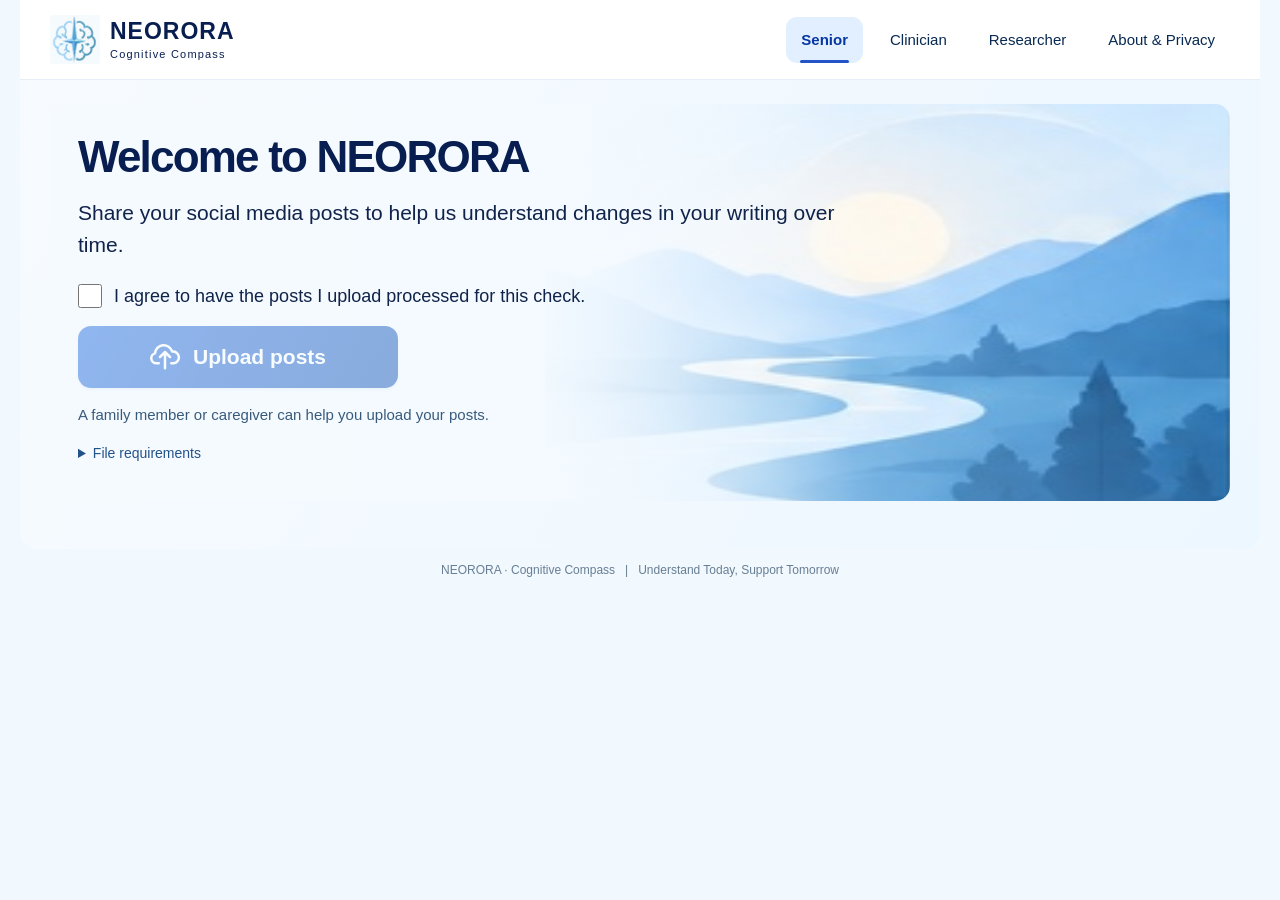
==== commit 449b01bb: "Update interface and upload response handling" ====
--- a/phase3_app/component/index.html
+++ b/phase3_app/component/index.html
@@ -34,6 +34,15 @@
 .senior-assessment{padding:28px;margin:24px 0}.senior-assessment h2{margin-bottom:20px}.senior-assessment .helper{margin-top:18px}
 
 .privacy-statement{font-size:18px;line-height:1.8;color:#294d70;margin:24px 0 28px;max-width:950px}
+
+/* Final desktop and mobile spacing refinement */
+.app-window{max-width:1240px}.page{padding:24px 30px 28px}.topbar{min-height:80px;padding:10px 30px}.navigation{gap:12px}.nav-button{padding:12px 15px}.brand img{width:50px;height:52px}.brand-word{font-size:23px}
+.senior-hero{min-height:310px;padding:28px}.senior-hero h1{font-size:clamp(32px,3.6vw,44px);max-width:750px}.senior-sub{font-size:21px;max-width:800px;line-height:1.5;margin-bottom:24px}.consent{font-size:18px;margin-bottom:18px}.upload-primary{min-width:320px;min-height:60px;font-size:21px}.caregiver-note{font-size:15px;color:#385b7c;margin-top:16px;max-width:620px;position:relative}.upload-instructions{position:relative;margin-top:10px;max-width:620px}.upload-instructions summary,.score-details summary{cursor:pointer;font-size:14px;color:#22528a;padding:8px 0;min-height:36px}.upload-instructions p{font-size:14px;color:#385b7c;line-height:1.6}.upload-feedback:not(:empty){padding:13px 18px;background:#e8f1fd;border-radius:10px;color:#204c79}.upload-feedback:empty{margin:0}.senior-assessment,.upload-receipt{padding:22px;margin:18px 0}.upload-receipt h2{font-size:18px;margin-bottom:10px}.upload-receipt .helper{margin-top:5px}.senior-assessment .result-message{font-size:20px;padding:18px}
+.review-heading{margin-bottom:18px}.review-heading h1{font-size:28px}.review-heading p{font-size:15px}.clinician-toolbar{margin-bottom:16px}.pill{font-size:14px;padding:10px 14px}.patient-picker select{min-width:190px}.clinical-grid{grid-template-columns:.85fr 1.15fr;gap:16px}.risk-panel,.chart-panel,.reasons-panel{padding:20px}.panel h2{font-size:19px;margin-bottom:12px}.risk-box{padding:17px 20px;min-height:122px;margin-top:12px}.risk-name{font-size:32px;gap:12px;letter-spacing:0;line-height:1.2}.risk-name .status-dot{width:24px;height:24px}.risk-score{font-size:17px;margin-top:12px}.risk-score strong{font-size:24px}.chart-panel h3{font-size:20px;margin:12px 0}.score-meter{height:12px;margin:14px 0}.score-details{margin-top:8px}.clinical-bottom{grid-template-columns:1.2fr .8fr;gap:16px;margin-top:16px}.reason-list{font-size:16px;gap:10px}.reason-number{width:25px;height:25px;font-size:15px}.clinical-actions{padding:10px}.alert-banner{font-size:16px;padding:14px;min-height:62px;line-height:1.5}.alert-banner .icon{width:26px;height:26px}.phase1-panel{padding:22px!important;margin:16px 0}.patient-summary{padding:16px;margin-top:12px;gap:16px}.patient-summary strong{font-size:20px}.patient-summary h3{font-size:22px}.review-section{padding:18px 0 0;margin-top:18px}.change-grid{gap:12px;margin-top:12px}.change-card{padding:15px}.change-card strong{font-size:19px;margin:8px 0}.change-card small{font-size:12px}.measurement-details{margin-top:14px}.measurement-details>summary{font-size:16px;padding:12px 0}.assessment-status{margin:16px 0;padding:15px 18px}
+.metric-grid{grid-template-columns:repeat(4,minmax(0,1fr));gap:12px}.metric{padding:15px 18px;min-height:82px}.metric-label{font-size:14px}.metric-value{font-size:26px}.evaluation-image{width:auto;max-width:100%;height:auto;max-height:360px;object-fit:contain;margin:16px auto}#feature-evaluation{max-height:390px}.assessment-table-scroll{max-height:360px;overflow:auto;border:1px solid #d9e7f5;border-radius:8px;margin-top:14px}.results-table th{position:sticky;top:0;z-index:1;background:#e7f1fc}.results-table th,.results-table td{padding:10px 12px;font-size:13px}
+.about-hero{min-height:240px;padding:22px}.about-logo{width:140px;max-width:35%;float:right;margin:0 8px 16px 20px}.about-hero h1{font-size:38px;padding-top:10px}.about-hero p{font-size:19px;max-width:730px}.screening-banner{font-size:20px;padding:13px 20px;margin-top:18px}.privacy-panel{padding:24px}.privacy-title{font-size:22px;margin-bottom:16px}.privacy-statement{font-size:16px;line-height:1.7;margin:18px 0 24px}.privacy-list{gap:18px}.privacy-list li{font-size:16px}
+@media(max-width:750px){.topbar{padding:12px 18px}.page{padding:20px 18px}.clinical-grid,.clinical-bottom{grid-template-columns:1fr}.navigation{gap:4px}.nav-button{font-size:13px;padding:12px 9px}.senior-hero{padding:24px 20px}.senior-sub{font-size:19px}.upload-primary{min-width:0;width:100%}.metric-grid{grid-template-columns:repeat(2,minmax(0,1fr))}.patient-summary{grid-template-columns:1fr 1fr}.about-logo{width:110px}.about-hero{padding:20px}.about-hero h1{font-size:32px}.evaluation-image{max-height:none;width:100%}.change-grid{grid-template-columns:1fr 1fr}.risk-name{font-size:32px}}
+@media(max-width:480px){.navigation{width:100%}.nav-button{font-size:12px;padding:12px 6px}.change-grid{grid-template-columns:1fr}.about-logo{float:none;display:block;margin:0 0 18px}.senior-hero h1{font-size:34px}.consent{font-size:17px}.caregiver-note,.upload-instructions p{font-size:15px}}
 </style></head>
 <body>
 <div class="app-window">
@@ -55,18 +64,19 @@
     <label class="consent"><input type="checkbox" id="consent"><span>I agree to have the posts I upload processed for this check.</span></label>
     <button class="primary upload-primary" id="upload-button" disabled><span data-icon="upload"></span>Upload posts</button>
     <input type="file" id="posts-file" accept=".csv,text/csv" hidden aria-label="Choose posts CSV file">
-    <p class="upload-help">Upload your posts as a CSV with patient_id, date and text columns. Include original dates and times, for example 2026-07-15 14:30.</p>
-   </div>
+    <p class="caregiver-note">A family member or caregiver can help you upload your posts.</p>
+    <details class="upload-instructions"><summary>File requirements</summary><p>Choose a CSV with patient_id, date and text columns. Include at least five posts with their original dates and times, for example 2026-07-15 14:30.</p></details>
+   </div>
+   <div id="upload-feedback" class="upload-feedback" role="status" aria-live="polite"></div>
+   <div id="senior-result" aria-live="polite"></div>
    <article id="upload-receipt" class="panel upload-receipt" hidden aria-live="polite"></article>
-   <div id="upload-feedback" class="upload-feedback" aria-live="polite"></div>
-   <div id="senior-result" aria-live="polite"></div>
   </section>
   <section class="page" id="page-clinician" aria-label="Clinician page" hidden>
    <div class="review-heading"><h1>Patient review</h1><p>Review one patient’s writing history and changes over time.</p></div>
    <div class="clinician-toolbar"><div class="pill"><span data-icon="flask"></span><span id="results-source">Patient records</span></div><label class="patient-picker">Patient:<select id="patient-select"><option value="">Select a patient</option></select></label></div>
 
    <div id="assessment-section" hidden><div class="clinical-grid">
-    <article class="panel risk-panel"><h2>Screening assessment</h2><div class="risk-box" id="risk-box"><div class="risk-name"><span class="status-dot red" aria-hidden="true"></span><span id="risk-level">Unavailable</span></div><div class="risk-score"><span id="score-label">Model score:</span> <strong id="risk-score">—</strong></div></div></article>
+    <article class="panel risk-panel"><h2>Screening level</h2><div class="risk-box" id="risk-box"><div class="risk-name"><span class="status-dot red" aria-hidden="true"></span><span id="risk-level">Unavailable</span></div><div class="risk-score"><span id="score-label">Model score:</span> <strong id="risk-score">—</strong></div></div></article>
     <article class="panel chart-panel"><h2 id="trend-title">Assessment summary</h2><div id="trend-chart"></div></article>
    </div>
    <div class="clinical-bottom">
@@ -82,7 +92,7 @@
    <div class="metric-grid" id="metric-grid"></div>
    <article class="panel phase1-panel"><h2>Test performance</h2><p class="helper">Linear SVM · 15 selected features · Classification threshold 0.67. Target: Normal versus MCI/Dementia.</p><img class="evaluation-image" id="test-evaluation" alt="Final test confusion matrix and ROC curve"><p class="helper">19 true positives, 11 false negatives, 7 true negatives and 5 false positives.</p></article>
    <article class="panel phase1-panel"><h2>Features used by the model</h2><img class="evaluation-image" id="feature-evaluation" alt="Permutation importance of the final model’s features"><p class="helper">Permutation importance was measured on the training patients. It describes the model overall, not one patient's explanation.</p></article>
-   <article class="panel phase1-panel"><h2>Available patient assessments</h2><p id="table-source" class="helper"></p><table class="results-table"><thead><tr><th>Patient</th><th>Predicted class</th><th>Model score / band</th><th>Record</th></tr></thead><tbody id="prediction-table"></tbody></table></article>
+   <article class="panel phase1-panel"><h2>Available patient assessments</h2><p id="table-source" class="helper"></p><div class="assessment-table-scroll" tabindex="0" aria-label="Patient assessments table"><table class="results-table"><thead><tr><th>Patient</th><th>Predicted class</th><th>Model score / band</th><th>Record</th></tr></thead><tbody id="prediction-table"></tbody></table></div></article>
    <p class="demo-note">Results are based on 42 held-out patients. The small test set limits confidence in these estimates. Score bands do not describe disease severity.</p>
   </section>
   <section class="page" id="page-about" aria-label="About and Privacy page" hidden>
@@ -110,14 +120,31 @@
 document.querySelectorAll('[data-icon]').forEach(el=>el.outerHTML=icon(el.dataset.icon));
 $('brand-mark').src=DATA.assets.mark;$('full-logo').src=DATA.assets.logo;
 document.documentElement.style.setProperty('--landscape',`url("${DATA.assets.landscape}")`);
-let bridge=false,currentPage='senior',receivedBackend=false;
+let bridge=false,currentPage='senior',receivedBackend=false,pendingUploadId=null,uploadTimer=null;
 const pages={senior:'Senior',clinician:'Clinician',researcher:'Researcher',about:'About & Privacy'};
 function post(type,extra={}){if(window.parent!==window)window.parent.postMessage({isStreamlitMessage:true,type,...extra},'*')}
 function size(){if(bridge)post('streamlit:setFrameHeight',{height:Math.ceil(document.body.scrollHeight)})}
+function finishUploadWait(){
+ if(uploadTimer)clearTimeout(uploadTimer);uploadTimer=null;pendingUploadId=null;
+ $('upload-button').disabled=!$('consent').checked;$('posts-file').value='';
+}
 function send(action,extra={}){
  if(!bridge)return false;
- post('streamlit:setComponentValue',{value:{action,page:currentPage,selected_id:$('patient-select').value,event_id:Date.now()+'-'+Math.random(),...extra},dataType:'json'});return true;
-}
+ const eventId=Date.now()+'-'+Math.random();
+ if(action==='upload_dataset'){
+  if(uploadTimer)clearTimeout(uploadTimer);
+  pendingUploadId=eventId;
+  uploadTimer=setTimeout(()=>{
+   if(pendingUploadId!==eventId)return;
+   finishUploadWait();
+   $('upload-feedback').textContent='The screening response has not arrived. Refresh this page and try again. If it continues, restart the app and check the terminal.';
+   size();
+  },30000);
+ }
+ post('streamlit:setComponentValue',{value:{action,page:currentPage,selected_id:$('patient-select').value,event_id:eventId,...extra},dataType:'json'});
+ return true;
+}
+
 function navigate(page,notify=true){
  if(!(page in pages))page='senior';currentPage=page;
  document.querySelectorAll('main>.page').forEach(el=>el.hidden=el.id!=='page-'+page);
@@ -142,8 +169,9 @@
 }
 async function upload(file,type,senior=false){
  if(!file)return;const feedback=$('upload-feedback');
+ if(senior){DATA.senior_result=null;$('senior-result').replaceChildren();$('upload-receipt').hidden=true;$('upload-button').disabled=true;feedback.textContent='Reading your posts…';}
  try{
-  if(file.size>(bridge&&type==='dataset'?50:5)*1024*1024)throw Error('CSV exceeds the upload limit.');const text=await file.text();if(bridge){if(senior&&!$('consent').checked)return;send(type==='predictions'?'upload_predictions':'upload_dataset',{csv:text,filename:file.name,consent:senior?$('consent').checked:false});return;}const parsed=parseCSV(text);
+  if(file.size>(bridge&&type==='dataset'?50:5)*1024*1024)throw Error('CSV exceeds the upload limit.');const text=await file.text();if(bridge){if(senior&&!$('consent').checked)return;if(senior)feedback.textContent='Analysing your posts…';send(type==='predictions'?'upload_predictions':'upload_dataset',{csv:text,filename:file.name,consent:senior?$('consent').checked:false});return;}const parsed=parseCSV(text);
   if(senior){const idKey=parsed.headers.includes('patient_id')?'patient_id':'patient';if(![idKey,'date','text'].every(k=>parsed.headers.includes(k)))throw Error('Use patient_id, date and text columns.');const ids=new Set(parsed.rows.map(r=>r[idKey].trim()));if(ids.size!==1||ids.has(''))throw Error('Please upload posts for one person only.');if(parsed.rows.some(r=>!r.text.trim()||!/^\d{4}-\d{2}-\d{2}(?:[ T]\d{2}:\d{2}(?::\d{2})?)?$/.test(r.date)||!Number.isFinite(Date.parse(r.date))||new Date(r.date.length===10?r.date+'T00:00:00Z':r.date.replace(' ','T')+'Z').toISOString().slice(0,10)!==r.date.slice(0,10)))throw Error('Each post needs text and a valid date and time.');const dates=parsed.rows.map(r=>r.date).sort();DATA.upload_summary={posts:parsed.rows.length,start:dates[0],end:dates.at(-1),name:file.name};}
   if(senior&&!$('consent').checked)return;
   if(type==='predictions')validatePredictions(parsed);
@@ -152,7 +180,7 @@
   if(type==='dataset'){DATA.dataset={name:file.name,rows:parsed.rows.length,columns:parsed.headers,preview:parsed.rows.slice(0,8),location:'Browser preview only — run Streamlit for Python processing'};DATA.notice='Your file has been received. An assessment is not available yet.';if(senior)$('upload-feedback').textContent=DATA.notice}
   else{DATA.results=validatePredictions(parsed);DATA.isPlaceholder=false;DATA.selectedId=DATA.results[0].patient_id;DATA.pdfs={};DATA.notice='Predictions imported in the browser. Open Streamlit to generate a PDF for imported results.'}
   renderData();
- }catch(e){feedback.textContent='Upload error: '+e.message;size()}
+ }catch(e){finishUploadWait();feedback.textContent='Upload error: '+e.message;size()}finally{if(!bridge)$('upload-button').disabled=!$('consent').checked;}
 }
 $('consent').addEventListener('change',()=>{$('upload-button').disabled=!$('consent').checked;if(!$('consent').checked)$('upload-feedback').replaceChildren()});
 $('upload-button').addEventListener('click',()=>{if($('consent').checked)$('posts-file').click()});
@@ -169,9 +197,9 @@
  $('assessment-section').hidden=false;
  const row=rows.at(-1),state=row.risk_level.toLowerCase(),score=row.risk_score/100;
  $('risk-box').className='risk-box '+(state==='medium'?'moderate':state);
- $('risk-box').querySelector('.status-dot').className='status-dot '+(state==='high'?'red':state==='medium'?'yellow':'');$('risk-level').textContent=row.risk_level+' model score band';$('risk-score').textContent=score.toFixed(3);$('score-label').textContent='Model score (0–1):';
+ $('risk-box').querySelector('.status-dot').className='status-dot '+(state==='high'?'red':state==='medium'?'yellow':'');$('risk-level').textContent=row.risk_level;$('risk-score').textContent=score.toFixed(3);$('score-label').textContent='Model score (0–1):';
  $('trend-title').textContent='Classification';
- $('trend-chart').innerHTML=`<h3>${row.predicted_label===1?'1 · MCI/Dementia class':'0 · Normal class'}</h3><p class="helper">Model classification, not a diagnosis.</p><div class="score-meter"><span style="width:${row.risk_score}%"></span></div><p class="helper">Decision threshold: 0.67. Score bands: Low below 0.50; Medium 0.50 to below 0.67; High 0.67 and above.</p><p class="helper">Assessment based on the available writing history.</p>`;
+ $('trend-chart').innerHTML=`<h3>${row.predicted_label===1?'1 · MCI/Dementia class':'0 · Normal class'}</h3><p class="helper">Model classification, not a diagnosis.</p><div class="score-meter"><span style="width:${row.risk_score}%"></span></div><p class="helper">Assessment based on the available writing history.</p><details class="score-details"><summary>How scores are classified</summary><p class="helper">Threshold: 0.67. Low: below 0.50; Medium: 0.50 to below 0.67; High: 0.67 and above. Bands describe the model score, not disease severity.</p></details>`;
  $('reasons').innerHTML=[row.reason_1,row.reason_2,row.reason_3].map((r,i)=>`<li><span class="reason-number">${i+1}</span>${esc(r)}</li>`).join('');
  $('alert-banner').className='alert-banner '+(state==='high'?'':state==='medium'?'moderate':'low');$('alert-text').textContent=row.predicted_label===1?'Review the flagged screening result':'Review alongside the patient’s history';
  $('results-source').textContent='Patient assessments';
@@ -192,7 +220,7 @@
 }
 window.addEventListener('message',event=>{
  if(event.source!==window.parent||event.data?.type!=='streamlit:render')return;
- bridge=true;DATA=event.data.args.payload;renderData();if(!receivedBackend){navigate(DATA.activePage,false);receivedBackend=true}size();
+ bridge=true;DATA=event.data.args.payload;if(pendingUploadId&&DATA.completed_event_id===pendingUploadId)finishUploadWait();$('upload-button').disabled=Boolean(pendingUploadId)||!$('consent').checked;renderData();if(!receivedBackend){navigate(DATA.activePage,false);receivedBackend=true}size();
 });
 new ResizeObserver(()=>size()).observe(document.body);
 renderData();navigate(location.hash.slice(1)||DATA.activePage,false);
@@ -224,9 +252,9 @@
  if(p.change_supported===false)html+='<div class="phase1-empty">More original posts are needed for an earlier-to-later comparison.</div>';
  else if(keys.some(k=>numeric(f[k])))html+='<div class="change-grid">'+keys.filter(k=>numeric(f[k])).map(k=>{const v=f[k],direction=v>0?'Increased':v<0?'Decreased':'No change';return `<article class="change-card"><span>${esc(featureName(k.replace('_change','')))}</span><strong>${direction}${v===0?'':` by ${esc(fmt(Math.abs(v),4))}`}</strong><small>Difference between the two halves of the writing history</small></article>`}).join('')+'</div>';
  else html+='<div class="phase1-empty">An earlier-to-later writing comparison is not available in this record.</div>';
- html+='</section><section class="review-section"><h2>Posting activity</h2>';
- html+=months.length?monthlySVG(months):'<p class="helper">Dated posting history is not available. Writing changes above compare earlier and later groups of posts rather than calendar months.</p>';
- html+='</section><section class="assessment-status"><h3>Assessment status</h3><p>No model assessment is available for this patient. The writing measurements below are available for review.</p></section>';
+ html+='</section>';
+ if(months.length)html+='<section class="review-section"><h2>Posting activity</h2>'+monthlySVG(months)+'</section>';
+ html+='<section class="assessment-status"><h3>Assessment status</h3><p>No model assessment is available for this patient. The writing measurements below are available for review.</p></section>';
  const descriptions={mattr:'Variety of vocabulary, measured over moving windows of text.',avg_words_per_post:'Average number of words in a post.',avg_sentence_length:'Average number of words in a sentence.',repetition_rate:'Frequency of repeated two-word combinations.',filler_ratio:'Proportion of words identified as fillers.',own_posts:'Number of posts identified as original writing.'};
  html+='<details class="measurement-details"><summary>View detailed writing measurements</summary><div class="phase1-table"><table class="post-preview"><thead><tr><th>Measurement</th><th>Value</th><th>Meaning</th></tr></thead><tbody>'+Object.entries(descriptions).map(([k,d])=>`<tr><td>${esc(featureName(k))}</td><td>${esc(fmt(f[k]))}</td><td>${esc(d)}</td></tr>`).join('')+'</tbody></table></div></details>';
  $('phase1-patient-details').innerHTML=html;
